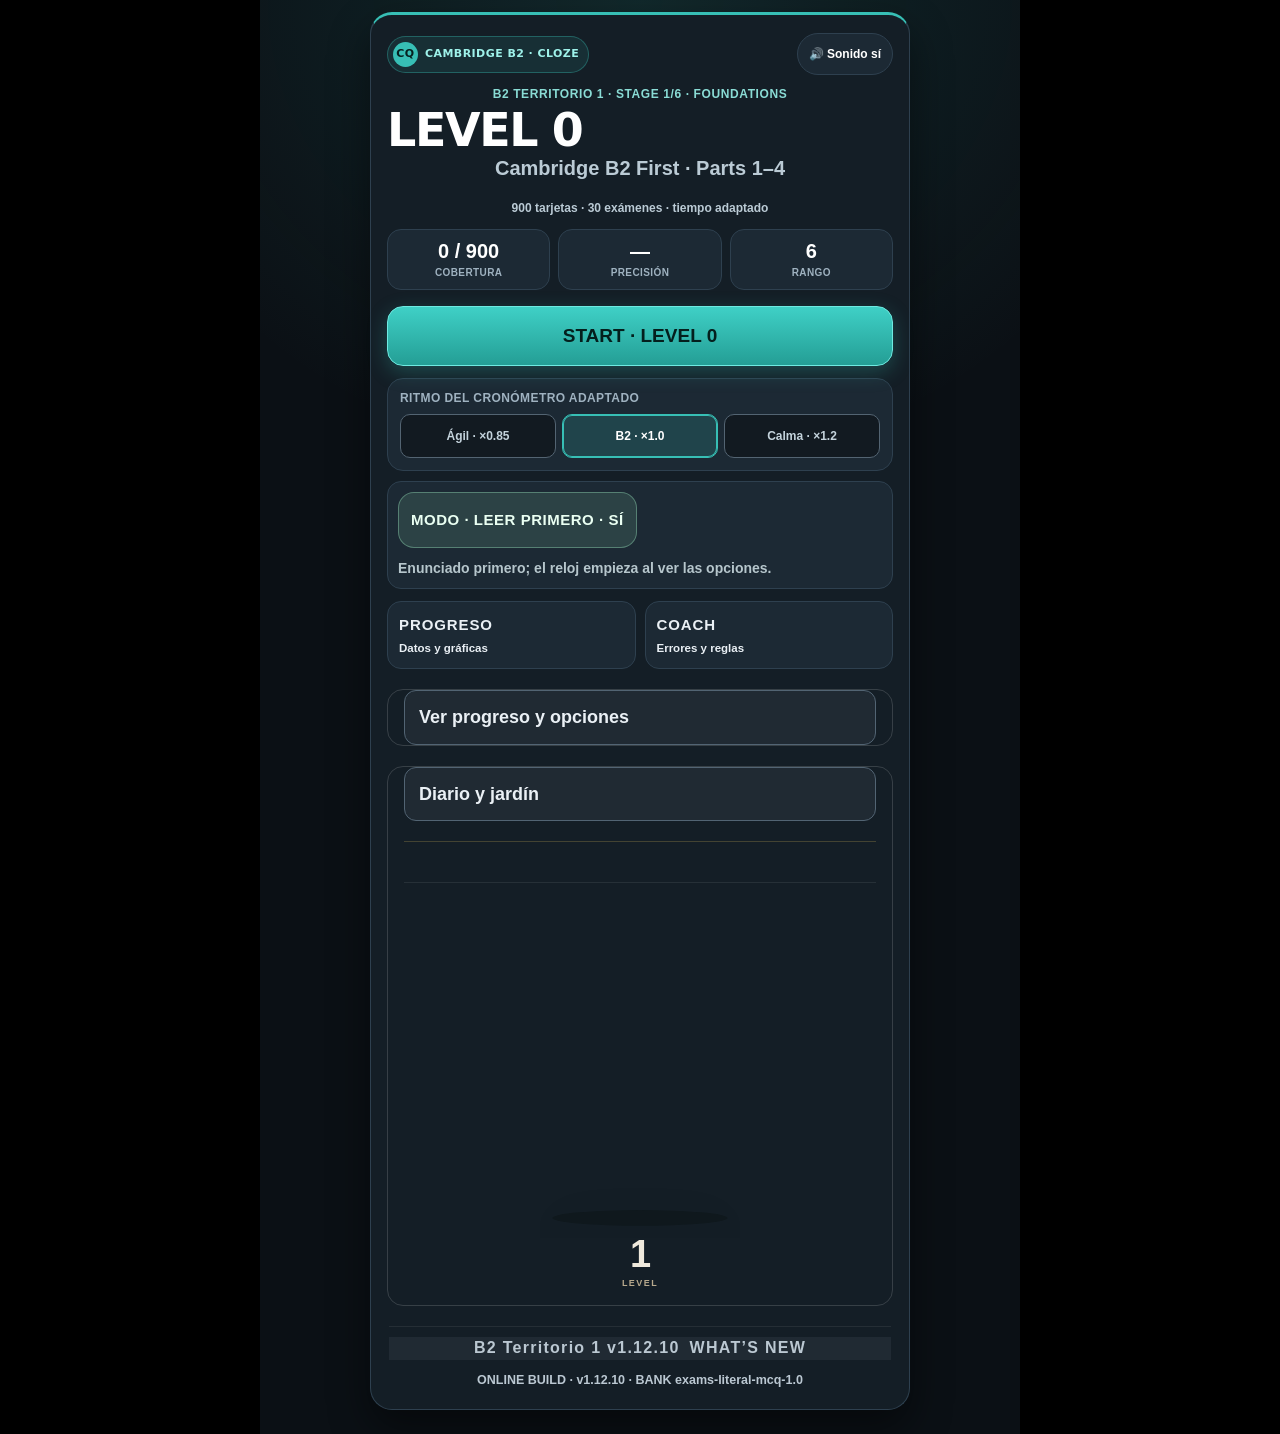
==== index.html @ 6d0c9835 "Recover populated study progress safely after Sync reconnects" ====
<!doctype html>
<html lang="en">
<head>
<script src="./learning-feedback.js?v=arcade-20261028"></script>
<script src="./progress-storage.js?v=20261003"></script>
<script src="/adrian-core/components/adrian-sync.js?v=1.0.10-safe-recovery"></script>
<meta charset="utf-8">
<meta name="viewport" content="width=device-width,initial-scale=1,viewport-fit=cover">
<meta name="theme-color" content="#10191d">
<meta name="mobile-web-app-capable" content="yes">
<meta name="apple-mobile-web-app-capable" content="yes">
<meta name="ae-version" content="1.12.10">
<title>Cloze Quiz</title>
<link rel="manifest" href="./manifest.webmanifest?v=1.12.6">
<link rel="icon" href="./icon.svg" type="image/svg+xml">
<link rel="apple-touch-icon" href="./icon-192.png">
<style>
:root{--bg:#10271d;--bg-top:#163427;--bg-mid:#102d21;--bg-bottom:#10271d;--glow1:rgba(47,94,67,.55);--glow2:rgba(39,78,57,.45);--panel:#172f24;--text:#f4f7f5;--muted:#b7c9bf;--line:rgba(255,255,255,.12);--ok:#27925c;--bad:#c74253;--red:#c93545;--blue:#1767b7;--yellow:#9b7208;--green:#2b7d3b}
*{box-sizing:border-box}html,body{margin:0;min-height:100%;font-family:Inter,Roboto,system-ui,-apple-system,"Segoe UI",sans-serif;background:var(--bg);color:var(--text)}
body{background:radial-gradient(90% 70% at 110% 5%,var(--glow1),transparent 55%),radial-gradient(80% 60% at -10% 95%,var(--glow2),transparent 55%),linear-gradient(180deg,var(--bg-top) 0%,var(--bg-mid) 52%,var(--bg-bottom) 100%);transition:background .35s ease}
body[data-rating-band="forest"]{--bg-top:#163427;--bg-mid:#123023;--bg-bottom:#10271d;--glow1:rgba(47,94,67,.55);--glow2:rgba(39,78,57,.45)}
body[data-rating-band="teal"]{--bg-top:#123b3a;--bg-mid:#103131;--bg-bottom:#0c2829;--glow1:rgba(46,122,118,.42);--glow2:rgba(23,86,83,.40)}
body[data-rating-band="blue"]{--bg-top:#173b5a;--bg-mid:#122f4c;--bg-bottom:#10263d;--glow1:rgba(62,116,171,.42);--glow2:rgba(31,74,117,.42)}
body[data-rating-band="indigo"]{--bg-top:#34365f;--bg-mid:#282b50;--bg-bottom:#202441;--glow1:rgba(100,104,181,.38);--glow2:rgba(57,60,120,.40)}
body[data-rating-band="amber"]{--bg-top:#51401d;--bg-mid:#403217;--bg-bottom:#302712;--glow1:rgba(184,138,43,.34);--glow2:rgba(104,77,22,.42)}
body[data-rating-band="gold"]{--bg-top:#66531a;--bg-mid:#4f400f;--bg-bottom:#382d0b;--glow1:rgba(242,199,74,.36);--glow2:rgba(144,109,20,.44)}
button{font:inherit}.app{width:min(760px,100%);margin:0 auto;min-height:100dvh}.screen{min-height:100dvh;padding:18px 14px calc(24px + env(safe-area-inset-bottom));display:flex;flex-direction:column}.hidden{display:none!important}
.panel{background:rgba(17,38,28,.94);border:1px solid var(--line);border-radius:18px;padding:22px;box-shadow:0 20px 50px rgba(0,0,0,.18)}.start{justify-content:center}
.kicker{font-size:12px;font-weight:900;letter-spacing:.12em;text-transform:uppercase;color:#c9ddd1}h1{font-size:clamp(38px,9vw,64px);line-height:.96;margin:8px 0 10px;letter-spacing:-.04em}.subtitle{font-size:18px;font-weight:800;color:#d9e7df;margin:0 0 18px}.meta{font-size:13px;color:var(--muted);font-weight:750}
.hero-progress{margin:20px 0 16px}.progress-label{display:flex;justify-content:space-between;gap:12px;font-size:13px;font-weight:850;margin-bottom:7px}.track{height:10px;border-radius:999px;background:rgba(255,255,255,.11);overflow:hidden}.fill{height:100%;border-radius:999px;background:#e8f4ed;transition:width .25s ease}.fill.mastery{background:#8fd7b0}
.grid{display:grid;grid-template-columns:repeat(3,1fr);gap:9px;margin:14px 0}.card{background:rgba(255,255,255,.065);border:1px solid rgba(255,255,255,.06);border-radius:12px;padding:12px 10px;text-align:center}.card b{display:block;font-size:26px;line-height:1;margin-bottom:5px}.card span{display:block;color:var(--muted);font-size:10px;text-transform:uppercase;letter-spacing:.07em;font-weight:900}
.statusbox{margin-top:12px;padding:13px 14px;border-radius:12px;background:rgba(0,0,0,.16);font-size:13px;line-height:1.45;color:#dce9e1}.actions{display:flex;gap:9px;flex-wrap:wrap;margin-top:16px}.primary,.secondary,.ghost{border:0;border-radius:11px;padding:13px 16px;font-weight:900;cursor:pointer}.primary{background:#f4f7f5;color:#13251c;flex:1;min-width:190px}.secondary{background:rgba(255,255,255,.12);color:#fff}.ghost{background:transparent;border:1px solid var(--line);color:#dbe9e0}.small{font-size:12px;padding:10px 12px}
.top{min-height:100px;position:relative}.toprow{display:grid;grid-template-columns:88px 1fr 88px;align-items:center;gap:8px}.timer{width:74px;height:74px;border-radius:50%;border:5px solid rgba(255,255,255,.18);display:grid;place-items:center;position:relative}.timer::after{content:"";position:absolute;inset:-5px;border:5px solid #fff;border-radius:50%;clip-path:inset(var(--timer-cut,0%) 0 0 0);transition:clip-path .05s linear}.timer strong{font-size:24px;z-index:1;font-variant-numeric:tabular-nums}.qnum{text-align:center}.qnum b{display:block;font-size:48px;line-height:.9}.qnum span{font-size:11px;color:var(--muted);font-weight:900;letter-spacing:.08em}.hudright{display:flex;align-items:center;justify-content:flex-end;gap:7px}.leveltag{text-align:right;font-size:12px;font-weight:900;color:#d3e5da}.soundbtn{width:38px;height:38px;border:1px solid rgba(255,255,255,.14);border-radius:50%;background:rgba(0,0,0,.14);color:#fff;font-size:18px;display:grid;place-items:center;padding:0;cursor:pointer}
.segments{display:grid;grid-template-columns:repeat(10,1fr);gap:5px;margin-top:12px}.seg{height:4px;border-radius:999px;background:rgba(255,255,255,.2)}.seg.on{background:#fff}.game{justify-content:flex-start}.playfield{flex:1;display:flex;flex-direction:column;justify-content:center;padding-bottom:28px;transform:translateY(-5vh)}
.question{background:rgba(14,31,23,.88);border:1px solid rgba(255,255,255,.18);border-radius:10px;min-height:108px;padding:18px 16px;display:flex;align-items:center;justify-content:center;text-align:center;margin-bottom:9px}.question h2{margin:0;font-size:clamp(25px,6vw,39px);line-height:1.11;font-weight:680;letter-spacing:-.012em}.answers{display:grid;grid-template-columns:1fr 1fr;gap:8px}.answer{border:0;border-radius:8px;color:#fff;min-height:118px;padding:16px 12px;font-size:clamp(22px,5.2vw,32px);font-weight:850;line-height:1.10;cursor:pointer;box-shadow:inset 0 -4px 0 rgba(0,0,0,.14)}.answer:nth-child(1){background:var(--red)}.answer:nth-child(2){background:var(--blue)}.answer:nth-child(3){background:var(--yellow)}.answer:nth-child(4){background:var(--green)}.answer:disabled{cursor:default}.answer.dim{opacity:.35}.answer.good{background:#27925c!important;color:#fff;outline:4px solid #fff;opacity:1!important;filter:none!important}.answer.bad{background:#c74253!important;color:#fff;outline:4px solid #fff;opacity:1!important;filter:none!important}
.feedback{position:fixed;z-index:10;left:50%;top:25%;transform:translate(-50%,-50%) rotate(-4deg) scale(.9);width:min(110vw,820px);padding:20px;text-align:center;font-size:clamp(42px,12vw,76px);font-weight:950;text-transform:uppercase;opacity:0;pointer-events:none;transition:.12s;border-radius:4px}.feedback.show{opacity:1;transform:translate(-50%,-50%) rotate(-4deg) scale(1)}.feedback.ok{background:var(--ok)}.feedback.no{background:var(--bad)}.feedback small{display:block;font-size:14px;letter-spacing:.04em;margin-top:8px}
.end{justify-content:center}.resulttitle{text-align:center;margin-bottom:12px}.resulttitle h1{font-size:52px;margin:5px 0}.resulttitle p{margin:0;color:var(--muted);font-weight:800}.delta.good{color:#9ee3bb}.delta.bad{color:#ff9baa}.delta.neutral{color:var(--muted)}
.section{margin-top:14px;padding:14px;border-radius:12px;background:rgba(0,0,0,.13);border:1px solid rgba(255,255,255,.06)}.section h3{margin:0 0 10px;font-size:14px;text-transform:uppercase;letter-spacing:.07em;color:#d9e8df}.chart{width:100%;height:92px;display:block;background:rgba(255,255,255,.03);border-radius:8px}
.skillrow{display:grid;grid-template-columns:minmax(120px,1fr) 1fr 40px;gap:9px;align-items:center;margin:8px 0;font-size:12px}.skillrow .name{white-space:nowrap;overflow:hidden;text-overflow:ellipsis;color:#e7f0ea;font-weight:800}.skillrow .track{height:7px}.skillrow .pct{text-align:right;font-weight:900}.errors details{margin:6px 0;border-top:1px solid rgba(255,255,255,.06);padding-top:7px}.errors summary{cursor:pointer;font-size:13px;font-weight:800}.errors p{font-size:12px;line-height:1.45;color:#d7e5dc;margin:6px 0 0}.footerline{font-size:11px;color:#9fb5a8;text-align:center;margin-top:12px}input[type=file]{display:none}
@media(max-width:520px){.screen{padding:12px 10px 20px}.panel{padding:18px 14px;border-radius:14px}.grid{grid-template-columns:repeat(2,1fr)}.top{min-height:92px}.toprow{grid-template-columns:74px 1fr 74px}.timer{width:64px;height:64px}.timer strong{font-size:20px}.qnum b{font-size:42px}.playfield{justify-content:center;padding-bottom:14px;transform:translateY(-6vh)}.question{min-height:88px;padding:13px 12px}.answer{min-height:96px;padding:12px 9px}}
.charts{display:grid;grid-template-columns:1fr 1fr;gap:10px;margin-top:14px}.phrasegrid{grid-template-columns:repeat(4,1fr);margin-top:10px}.charts .section{margin-top:0}.chart{height:108px}.chartmeta{display:flex;justify-content:space-between;gap:8px;margin-top:7px;font-size:11px;color:var(--muted);font-weight:800}.review{justify-content:flex-start}.review .panel{min-height:calc(100dvh - 36px)}.review .resulttitle{text-align:left}.review .resulttitle h1{font-size:clamp(38px,9vw,58px)}.errors details{margin:8px 0;border-top:1px solid rgba(255,255,255,.08);padding-top:10px}.errors summary{font-size:14px;line-height:1.35}.errors p{font-size:13px;line-height:1.55}@media(max-width:520px){.charts{grid-template-columns:1fr}.phrasegrid{grid-template-columns:repeat(2,1fr);gap:6px}.phrasegrid .card{padding:10px 5px}.phrasegrid .card b{font-size:22px}.phrasegrid .card span{font-size:8px}}
</style>
<style id="v13-style">
button,.answer{touch-action:manipulation;-webkit-tap-highlight-color:transparent;user-select:none;-webkit-user-select:none}
.timer strong{font-size:30px}.qnum b{font-size:clamp(56px,12vw,72px)}.qnum span{font-size:12px}.leveltag{font-size:14px}.soundbtn{width:42px;height:42px;font-size:20px}
.question{min-height:118px;padding:20px 17px}.question h2{font-size:clamp(30px,6.8vw,46px);line-height:1.08;font-weight:760}
.answer{min-height:126px;padding:17px 13px;font-size:clamp(25px,5.8vw,37px);font-weight:900;transition:transform .055s ease,filter .075s ease,opacity .09s ease,box-shadow .09s ease}
.answer:active{transform:scale(.975);filter:brightness(1.09)}.card b{font-size:30px}.progress-label{font-size:14px}.statusbox{font-size:14px}
.feedback{top:23%;width:min(112vw,860px);padding:22px;font-size:clamp(48px,13vw,86px);letter-spacing:-.025em;box-shadow:0 18px 55px rgba(0,0,0,.28);transition:opacity .08s ease,transform .1s cubic-bezier(.2,.9,.3,1.35)}
.feedback.show{transform:translate(-50%,-50%) rotate(-3deg) scale(1.04)}.feedback.ok.show{animation:feedbackPop .42s ease}.feedback.no.show{animation:feedbackWrong .45s ease}
body.feedback-correct .game{animation:correctPulse .32s ease}body.feedback-wrong .game{animation:wrongShake .34s ease}
body.feedback-correct::after,body.feedback-wrong::after{content:"";position:fixed;inset:0;z-index:8;pointer-events:none;animation:screenFlash .34s ease forwards}
body.feedback-correct::after{background:rgba(50,210,126,.20)}body.feedback-wrong::after{background:rgba(236,61,82,.22)}
.particles{position:fixed;inset:0;z-index:11;pointer-events:none;overflow:hidden}.particle{position:absolute;left:0;top:0;width:var(--size,9px);height:var(--size,9px);border-radius:3px;background:var(--particle-color,#fff);opacity:0;transform:translate(-50%,-50%);animation:particleBurst .68s cubic-bezier(.12,.78,.28,1) var(--delay,0ms) forwards}
.learning-trend .chart{background:linear-gradient(180deg,rgba(143,215,176,.08),rgba(255,255,255,.025))}
@keyframes feedbackPop{0%{transform:translate(-50%,-50%) rotate(-5deg) scale(.72)}55%{transform:translate(-50%,-50%) rotate(2deg) scale(1.09)}100%{transform:translate(-50%,-50%) rotate(-3deg) scale(1.04)}}
@keyframes feedbackWrong{0%,100%{transform:translate(-50%,-50%) rotate(-3deg) scale(1.04)}25%{transform:translate(calc(-50% - 12px),-50%) rotate(-5deg) scale(1.03)}55%{transform:translate(calc(-50% + 11px),-50%) rotate(-1deg) scale(1.03)}}
@keyframes correctPulse{50%{transform:scale(1.008)}}@keyframes wrongShake{0%,100%{transform:translateX(0)}30%{transform:translateX(-7px)}65%{transform:translateX(7px)}}
@keyframes screenFlash{0%{opacity:0}28%{opacity:1}100%{opacity:0}}@keyframes particleBurst{0%{opacity:1;transform:translate(-50%,-50%) scale(.45) rotate(0deg)}75%{opacity:1}100%{opacity:0;transform:translate(calc(-50% + var(--dx)),calc(-50% + var(--dy))) scale(1) rotate(var(--rot))}}
@media(max-width:520px){.timer strong{font-size:27px}.qnum b{font-size:56px}.question{min-height:104px;padding:15px 12px}.question h2{font-size:clamp(29px,7.8vw,39px)}.answer{min-height:108px;padding:13px 9px;font-size:clamp(24px,6.3vw,32px)}.card b{font-size:28px}}
</style>
<style id="v14-style">
/* v1.5: tighter quiz scan + one full-screen bilingual lesson after each level */
.question{min-height:94px;padding:13px 14px;margin-bottom:6px}.question h2{font-size:clamp(25px,5.5vw,38px);line-height:1.06;font-weight:760}.answers{gap:7px}.answer{min-height:116px}.playfield{padding-bottom:18px;transform:translateY(-4.5vh)}
.level-lesson{min-height:calc(100dvh - 42px);margin:18px 0 22px;padding:clamp(20px,5vw,38px);border-radius:18px;background:linear-gradient(155deg,rgba(255,255,255,.10),rgba(0,0,0,.16));border:1px solid rgba(255,255,255,.16);display:flex;flex-direction:column;justify-content:center;box-shadow:0 22px 55px rgba(0,0,0,.18)}
.level-lesson .lesson-kicker{font-size:13px;font-weight:950;letter-spacing:.12em;text-transform:uppercase;color:#a8daba;margin-bottom:10px}.level-lesson h2{font-size:clamp(34px,8vw,58px);line-height:.98;letter-spacing:-.035em;margin:0 0 16px}.lesson-source{padding:16px;border-radius:12px;background:rgba(0,0,0,.18);border:1px solid rgba(255,255,255,.09);font-size:clamp(17px,4vw,22px);line-height:1.35;margin-bottom:16px}.lesson-source b{color:#fff}.lesson-choice{display:grid;grid-template-columns:1fr 1fr;gap:8px;margin-top:11px}.lesson-choice div{padding:10px 12px;border-radius:9px;background:rgba(255,255,255,.06);font-size:15px}.lesson-choice .correct{background:rgba(39,146,92,.20);border:1px solid rgba(143,215,176,.24)}
.lesson-languages{display:grid;grid-template-columns:1fr 1fr;gap:12px}.lesson-lang{padding:16px;border-radius:12px;background:rgba(0,0,0,.13)}.lesson-lang h3{margin:0 0 8px;font-size:12px;letter-spacing:.12em;text-transform:uppercase;color:#a8daba}.lesson-lang p{margin:0;font-size:clamp(17px,3.8vw,21px);line-height:1.42;font-weight:650}.lesson-formula{margin:14px 0 10px;padding:15px;border-radius:11px;background:#f3f7f4;color:#14241b;text-align:center;font-size:clamp(19px,4.6vw,26px);font-weight:950;letter-spacing:.015em}.lesson-example{padding:14px 0;font-size:clamp(18px,4vw,22px);line-height:1.4}.lesson-example strong{display:block;font-size:clamp(21px,4.8vw,28px);margin-bottom:4px}.lesson-cue{margin-top:5px;padding:13px 15px;border-left:5px solid #8fd7b0;background:rgba(143,215,176,.09);font-size:clamp(17px,4vw,21px);line-height:1.35;font-weight:850}
@media(max-width:520px){.playfield{padding-bottom:8px;transform:translateY(-4vh)}.question{min-height:80px;padding:10px 11px;margin-bottom:5px}.question h2{font-size:clamp(23px,6.1vw,31px);line-height:1.04}.answers{gap:6px}.answer{min-height:100px}.level-lesson{min-height:calc(100dvh - 24px);margin:12px 0 16px;padding:20px 15px;border-radius:14px}.lesson-languages{grid-template-columns:1fr;gap:9px}.lesson-choice{grid-template-columns:1fr}.lesson-source{font-size:17px}.lesson-lang p{font-size:17px}.lesson-formula{font-size:19px}.lesson-example{font-size:17px}.lesson-example strong{font-size:21px}.lesson-cue{font-size:17px}}
</style>
<style id="v15-style">
/* v1.5: slightly smaller answer type, Spanish-only lesson, exposure count in flash */
.answer{font-size:clamp(23px,5.3vw,34px)}
.lesson-languages{grid-template-columns:1fr}
.feedback .appearance{display:block;margin-top:2px;font-size:clamp(28px,8vw,48px);line-height:.95;letter-spacing:.04em;font-weight:950}
@media(max-width:520px){.answer{font-size:clamp(22px,5.75vw,29px)}}
</style>

<style id="v16-style">
/* v1.7: split exposure flash + slightly smaller answer type + rolling Learning Score */
.answer{font-size:clamp(21px,5vw,32px)}
.feedback{background:transparent!important;box-shadow:none!important;display:flex;flex-direction:column;align-items:center;gap:12px;width:min(112vw,860px);padding:0}
.feedback .feedback-label,.feedback .appearance{background:var(--ok);box-shadow:0 18px 55px rgba(0,0,0,.28)}
.feedback.no .feedback-label,.feedback.no .appearance{background:var(--bad)}
.feedback .feedback-label{width:100%;padding:18px 22px;border-radius:6px}
.feedback .appearance{width:min(82vw,560px);padding:12px 18px 15px;border-radius:8px;font-size:clamp(58px,18vw,104px);line-height:.9;letter-spacing:-.035em}
.feedback small{margin-top:6px}.learning-score-box{margin:14px 0 4px;padding:16px 18px;border-radius:14px;background:rgba(0,0,0,.18);border:1px solid rgba(255,255,255,.09);display:flex;align-items:center;justify-content:space-between;gap:14px}.learning-score-box span{display:block;font-size:11px;font-weight:950;letter-spacing:.12em;color:#a8daba}.learning-score-box b{display:block;font-size:clamp(42px,10vw,64px);line-height:1;margin:4px 0}.learning-score-box small{color:var(--muted);font-weight:800}.learning-direction{font-size:clamp(30px,8vw,48px);font-weight:950;white-space:nowrap}.learning-direction.good{color:#82e6a9}.learning-direction.bad{color:#ff7d8e}.learning-direction.neutral{color:var(--muted)}
@media(max-width:520px){.answer{font-size:clamp(21px,5.4vw,28px)}.feedback{top:24%}.feedback .feedback-label{padding:14px 12px}.feedback .appearance{width:min(86vw,520px);font-size:clamp(62px,19vw,92px)}.learning-score-box{padding:14px}.learning-direction{font-size:34px}}
</style>

<style id="v17-style">
:root{--ai-color:#728f2f;--ai-rgb:114,143,47}
#startScreen,#endScreen{background:radial-gradient(90% 62% at 92% 4%,rgba(var(--ai-rgb),.42),transparent 56%),radial-gradient(72% 48% at 5% 96%,rgba(var(--ai-rgb),.24),transparent 58%),linear-gradient(180deg,rgba(var(--ai-rgb),.16),rgba(5,17,12,.14) 55%,rgba(5,17,12,.22));transition:background .35s ease}
#startScreen .panel,#endScreen .panel{box-shadow:0 22px 60px rgba(var(--ai-rgb),.20),0 20px 50px rgba(0,0,0,.18)}
.ai-valuation-box{margin:12px 0 8px;padding:15px 17px;border-radius:14px;background:rgba(var(--ai-rgb),.18);border:1px solid rgba(255,255,255,.10);border-left:6px solid var(--ai-color);display:flex;align-items:center;justify-content:space-between;gap:14px}.ai-valuation-box span{display:block;font-size:11px;font-weight:950;letter-spacing:.12em;color:#e9f2ec}.ai-valuation-box b{display:block;font-size:clamp(38px,9vw,58px);line-height:1;margin:4px 0}.ai-valuation-box small{color:var(--muted);font-weight:800}.ai-valuation-box em{font-style:normal;font-size:34px;font-weight:950;opacity:.28;letter-spacing:-.06em}.hero-ai{margin:12px 0 16px}
.ai-legend-wrap{margin:16px 0 4px;padding:12px;border-radius:12px;background:rgba(0,0,0,.13);border:1px solid rgba(255,255,255,.06)}.ai-legend-wrap>span{display:block;font-size:10px;font-weight:950;letter-spacing:.10em;color:var(--muted);margin-bottom:9px}.ai-legend{display:grid;grid-template-columns:repeat(15,1fr);gap:5px}.ai-legend-item{display:grid;place-items:center;gap:4px;padding:5px 2px;border-radius:7px;font-size:10px;opacity:.72}.ai-legend-item i{display:block;width:100%;height:13px;border-radius:4px;background:var(--swatch)}.ai-legend-item.current{opacity:1;background:rgba(255,255,255,.09);outline:1px solid rgba(255,255,255,.16)}.ai-legend-item.current b{font-size:13px}
@media(max-width:520px){.ai-valuation-box{padding:13px 14px}.ai-valuation-box b{font-size:42px}.ai-legend{grid-template-columns:repeat(5,1fr)}.ai-legend-item i{height:16px}}
</style>

<style id="v18-style">
/* v1.8: one semantic 1-15 colour language across performance metrics */
#startScreen .card b,#endScreen .card b,.progress-label strong,.skillrow .pct,.fill,.chart polyline{transition:color .22s ease,background .22s ease,stroke .22s ease}
.ai-legend-wrap>span{color:#dce9e1}
</style>

<style id="v111-style">
.next-campaign-box{margin:14px 0;padding:14px;border:1px solid rgba(255,255,255,.16);border-radius:12px;background:rgba(8,22,16,.58)}.next-campaign-box.ready{border-color:var(--ai-color);box-shadow:0 0 0 1px rgba(var(--ai-rgb),.22) inset}.next-campaign-head{display:flex;justify-content:space-between;gap:14px;align-items:end;margin-bottom:10px}.next-campaign-head span{display:block;font-size:12px;letter-spacing:.12em;color:#b8c8bf}.next-campaign-head b{display:block;font-size:30px;line-height:1.05}.next-campaign-head em{font-style:normal;font-size:12px;text-align:right;color:#dbe9e0}.next-campaign-box p{margin:10px 0 0;color:#b9c9c0;font-size:13px;line-height:1.35}.next-campaign-box button{margin-top:10px}.next-campaign-end{border-color:rgba(var(--ai-rgb),.48);font-weight:750}
</style>

<style id="v112-style">
.dashboard-menu{display:grid;grid-template-columns:1fr 1fr;gap:9px;margin-top:10px}.menu-btn{padding:13px 12px;text-align:left;display:block}.menu-btn b{display:block;font-size:13px;letter-spacing:.06em}.menu-btn span{display:block;margin-top:3px;font-size:10px;color:var(--muted);font-weight:750}.dashboard-screen{justify-content:flex-start}.dashboard-screen .panel{min-height:calc(100dvh - 36px)}.coach-grid{display:grid;gap:9px}.coach-card{padding:13px;border-radius:11px;background:rgba(255,255,255,.055);border:1px solid rgba(255,255,255,.075)}.coach-card .coach-head{display:flex;justify-content:space-between;gap:12px;align-items:start}.coach-card h3{margin:0;font-size:15px}.coach-card .coach-score{font-size:13px;font-weight:950;white-space:nowrap}.coach-card p{margin:8px 0 0;font-size:13px;line-height:1.45;color:#d7e5dc}.coach-card .formula{margin-top:9px;padding:9px 10px;border-radius:8px;background:rgba(0,0,0,.18);font-weight:900;color:#eef6f1}.mistake-card{padding:12px 0;border-top:1px solid rgba(255,255,255,.08)}.mistake-card:first-child{border-top:0}.mistake-card b{font-size:13px}.mistake-card p{margin:5px 0;font-size:12px;line-height:1.5;color:#d4e3da}.mistake-choice{display:grid;grid-template-columns:1fr 1fr;gap:7px;margin-top:7px}.mistake-choice div{padding:8px;border-radius:8px;background:rgba(255,255,255,.05);font-size:12px}.mistake-choice .correct{background:rgba(39,146,92,.18)}.screen-nav{display:flex;gap:9px;margin-top:18px}.screen-nav button{flex:1}@media(max-width:520px){.dashboard-menu{grid-template-columns:1fr}.mistake-choice{grid-template-columns:1fr}.dashboard-screen .panel{min-height:calc(100dvh - 24px)}}

.peer-box{margin:12px 0;padding:13px 14px;border-radius:12px;background:rgba(0,0,0,.16);border:1px solid rgba(255,255,255,.08)}.peer-head{display:flex;align-items:center;justify-content:space-between;gap:12px}.peer-head span{font-size:11px;font-weight:950;letter-spacing:.11em;color:#dce9e1}.peer-delta{font-size:28px;font-weight:950}.peer-delta.good{color:#82e6a9}.peer-delta.bad{color:#ff7d8e}.peer-delta.neutral{color:#d8e5dd}.peer-box small{display:block;margin-top:4px;color:var(--muted);font-weight:750}.peer-values{display:grid;grid-template-columns:repeat(5,1fr);gap:7px;margin-top:10px}.peer-values div{padding:9px;border-radius:9px;background:rgba(255,255,255,.05);text-align:center}.peer-values b{display:block;font-size:24px}.peer-values span{display:block;font-size:9px;text-transform:uppercase;letter-spacing:.08em;color:var(--muted);font-weight:900}@media(max-width:520px){.peer-values{grid-template-columns:repeat(5,1fr);gap:4px}.peer-values div{padding:7px 3px}.peer-values b{font-size:17px}.peer-values span{font-size:7px}}

.coach-prompt-section .secondary{width:100%;margin-top:10px}.coach-prompt-box{margin-top:10px}.coach-prompt-box textarea{width:100%;min-height:190px;resize:vertical;border:1px solid rgba(255,255,255,.12);border-radius:10px;background:rgba(0,0,0,.22);color:#dce9e1;padding:11px;font:11px/1.4 ui-monospace,SFMono-Regular,Consolas,monospace}.coach-prompt-box .primary{width:100%;margin-top:8px}
</style>

<style id="v116-style">
/* v2.2: distinct cover, clearer navigation, larger non-quiz typography */
#startScreen{background:radial-gradient(90% 62% at 92% 4%,rgba(128,42,55,.48),transparent 56%),radial-gradient(72% 48% at 5% 96%,rgba(86,28,38,.34),transparent 58%),linear-gradient(180deg,#4c1f28 0%,#351a20 56%,#241519 100%)!important}
#startScreen .panel{box-shadow:0 22px 60px rgba(96,30,42,.30),0 20px 50px rgba(0,0,0,.22)!important}
#startScreen .kicker,#statsScreen .kicker,#coachScreen .kicker,#endScreen .kicker,#errorsScreen .kicker{font-size:14px}
#startScreen .meta,#statsScreen .meta,#coachScreen .meta,#endScreen .meta,#errorsScreen .meta{font-size:15px;line-height:1.45}
#startScreen .statusbox,#statsScreen .statusbox,#coachScreen .statusbox,#endScreen .statusbox{font-size:15px;line-height:1.5}
#startScreen button,#statsScreen button,#coachScreen button,#endScreen button,#errorsScreen button{font-size:15px;min-height:48px}
#startScreen .card b,#statsScreen .card b,#endScreen .card b{font-size:34px}
#startScreen .card span,#statsScreen .card span,#endScreen .card span{font-size:11px}
#coachScreen .coach-card h3{font-size:18px}#coachScreen .coach-card p{font-size:15px;line-height:1.55}#coachScreen .coach-card .formula{font-size:15px;padding:11px 12px}
#coachScreen .mistake-card b{font-size:15px}#coachScreen .mistake-card p{font-size:14px;line-height:1.55}#coachScreen .mistake-choice div{font-size:14px}
#coachScreen .skillrow,#statsScreen .skillrow,#endScreen .skillrow{font-size:14px;grid-template-columns:minmax(145px,1fr) 1fr 48px}
#coachScreen .section h3,#statsScreen .section h3,#endScreen .section h3{font-size:16px}
#coachScreen .coach-prompt-box textarea{font-size:13px;line-height:1.5;min-height:230px}
#endScreen .actions{display:grid;grid-template-columns:1fr 1fr;gap:10px}#endScreen .actions .primary,#endScreen .actions .secondary{min-width:0}
@media(max-width:520px){#startScreen .card b,#statsScreen .card b,#endScreen .card b{font-size:31px}#coachScreen .skillrow,#statsScreen .skillrow,#endScreen .skillrow{grid-template-columns:minmax(130px,1fr) 1fr 44px}#endScreen .actions{grid-template-columns:1fr 1fr}}
</style>

<style id="v117-style">
/* v2.2: faster four-way answer scan + tighter arcade feedback */
.answer{font-size:clamp(19px,4.6vw,29px);line-height:1.055;padding:11px 10px;min-height:102px}
@media(max-width:520px){.answer{font-size:clamp(18.5px,4.95vw,25.5px);line-height:1.045;padding:10px 8px;min-height:94px}.answers{gap:6px}.question{margin-bottom:6px}}
</style>

<style id="v118-style">
.stats-charts{grid-template-columns:minmax(0,1.35fr) minmax(0,.65fr)}.score-section{padding:16px}.chart-title-row{display:flex;align-items:center;justify-content:space-between;gap:12px}.chart-title-row h3,.chart-title-row h2{margin:0}.score-chart{width:100%;height:220px;display:block}.score-chart.expanded{height:min(64vh,560px)}.score-modal{position:fixed;inset:0;z-index:40;background:rgba(4,12,8,.92);padding:16px;overflow:auto}.score-modal-card{width:min(980px,100%);margin:0 auto;background:#172f24;border:1px solid rgba(255,255,255,.14);border-radius:18px;padding:20px;box-shadow:0 24px 70px rgba(0,0,0,.38)}.score-modal-card h2{font-size:clamp(28px,6vw,46px);margin:4px 0 0}.score-modal .meta{margin-top:12px}.score-section .ghost{min-height:38px;font-size:12px;padding:8px 10px}@media(max-width:620px){.stats-charts{grid-template-columns:1fr}.score-chart{height:250px}.score-section{padding:14px}.score-modal{padding:8px}.score-modal-card{padding:14px;border-radius:14px}.score-modal .chart-title-row{align-items:flex-start}.score-modal-card .secondary{min-width:84px}}
</style>

<style id="v120-style">
/* v2.2: 15-band error rainbow + zero-delay grammar focus flash */
.score-chart{background:#0d1612;border:1px solid rgba(255,255,255,.13);border-radius:12px;box-shadow:inset 0 0 0 1px rgba(0,0,0,.18)}
#questionText .grammar-cue,#questionText .grammar-answer{border-radius:.22em;padding:.02em .10em;margin:0 -.01em;box-decoration-break:clone;-webkit-box-decoration-break:clone}
#questionText.focus-active .grammar-cue,#questionText.focus-active .grammar-answer{animation:grammarCue .48s ease-out both}
#questionText.focus-active .grammar-answer{font-weight:950;animation-name:grammarAnswerCue}
@keyframes grammarCue{0%{background:transparent;color:inherit;text-shadow:none}18%{background:rgba(66,238,139,.62);color:#effff5;text-shadow:0 0 14px rgba(104,255,171,.72)}68%{background:rgba(66,238,139,.34);color:#effff5;text-shadow:0 0 9px rgba(104,255,171,.48)}100%{background:transparent;color:inherit;text-shadow:none}}
@keyframes grammarAnswerCue{0%{background:transparent;color:inherit;text-shadow:none}16%{background:rgba(74,255,155,.82);color:#07160e;text-shadow:0 0 16px rgba(125,255,183,.80)}72%{background:rgba(74,255,155,.44);color:#effff5;text-shadow:0 0 10px rgba(125,255,183,.55)}100%{background:transparent;color:inherit;text-shadow:none}}
@media(max-width:620px){.score-chart{height:310px}.score-chart.expanded{height:min(72vh,620px)}}
</style>

<style id="v121-style">
/* v2.2: in-flow feedback below answers so grammar correction remains visible */
#gameScreen .feedback{position:relative;z-index:6;left:auto;top:auto;transform:none!important;width:100%;margin:7px 0 0;padding:0;opacity:0;pointer-events:none;display:flex;flex-direction:column;gap:5px;min-height:78px;transition:opacity .06s ease}
#gameScreen .feedback.show{opacity:1;transform:none!important}
#gameScreen .feedback .appearance{order:1;width:100%;margin:0;padding:5px 10px 6px;border-radius:7px;font-size:clamp(18px,4.8vw,26px);line-height:1;font-weight:950;letter-spacing:.02em;box-shadow:none}
#gameScreen .feedback .feedback-label{order:2;width:100%;margin:0;padding:7px 10px 8px;border-radius:7px;font-size:clamp(24px,6.8vw,36px);line-height:1;font-weight:950;box-shadow:none}
#gameScreen .feedback small{margin-top:3px;font-size:10px}
#gameScreen .feedback.ok .appearance,#gameScreen .feedback.ok .feedback-label{background:rgba(39,146,92,.94)}
#gameScreen .feedback.no .appearance,#gameScreen .feedback.no .feedback-label{background:rgba(199,66,83,.96)}
#gameScreen .feedback.ok.show,#gameScreen .feedback.no.show{animation:none}
@media(max-width:520px){#gameScreen .feedback{min-height:70px;margin-top:5px;gap:4px}#gameScreen .feedback .appearance{font-size:19px;padding:4px 8px 5px}#gameScreen .feedback .feedback-label{font-size:27px;padding:6px 8px 7px}}
</style>
<style id="v123-style">.leveltag .level-target{display:block;margin-top:4px;font-size:10px;letter-spacing:.05em;color:#fff;background:rgba(255,255,255,.12);border:1px solid rgba(255,255,255,.14);border-radius:999px;padding:3px 6px;white-space:nowrap}.target-result{margin:10px auto 4px;width:min(360px,100%);display:grid;grid-template-columns:1fr auto;align-items:center;gap:3px 12px;padding:10px 14px;border-radius:12px;border:1px solid rgba(255,255,255,.12);text-align:left}.target-result span{font-size:13px;font-weight:950;letter-spacing:.08em}.target-result b{grid-row:1/3;grid-column:2;font-size:30px;line-height:1}.target-result small{font-size:10px;font-weight:900;letter-spacing:.08em}.target-result.hit{background:rgba(39,146,92,.18);border-color:rgba(130,230,169,.44);color:#a7f0c4}.target-result.miss{background:rgba(199,66,83,.18);border-color:rgba(255,125,142,.44);color:#ff9baa}@media(max-width:520px){.leveltag .level-target{font-size:9px;padding:3px 5px}.target-result{padding:9px 12px}.target-result b{font-size:28px}}</style>

<style id="v124-style">
/* v2.2: cognitive UI pass */
.answer:nth-child(1){background:#77531f}.answer:nth-child(2){background:#1f6264}.answer:nth-child(3){background:#405582}.answer:nth-child(4){background:#74405a}
.answer{box-shadow:inset 0 0 0 1.5px rgba(255,255,255,.14),inset 0 -3px 0 rgba(0,0,0,.18)}
body.feedback-correct::after,body.feedback-wrong::after{display:none!important}
body.feedback-correct .game{animation:none!important}body.feedback-wrong .game{animation:wrongShake124 .26s linear}
@keyframes wrongShake124{0%,100%{transform:translateX(0)}25%{transform:translateX(-4px)}55%{transform:translateX(3px)}78%{transform:translateX(-1px)}}
#questionText.focus-active .grammar-cue,#questionText.focus-active .grammar-answer{animation-duration:.90s!important}
@keyframes grammarCue{0%{background:transparent;color:inherit;text-shadow:none}14%{background:transparent;color:#ffd566;text-shadow:0 0 8px rgba(255,213,102,.48)}78%{background:transparent;color:#ffd566;text-shadow:0 0 7px rgba(255,213,102,.40)}100%{background:transparent;color:inherit;text-shadow:none}}
@keyframes grammarAnswerCue{0%{background:transparent;color:inherit;text-shadow:none}12%{background:transparent;color:#ffe08a;text-shadow:0 0 10px rgba(255,224,138,.58)}82%{background:transparent;color:#ffe08a;text-shadow:0 0 8px rgba(255,224,138,.46)}100%{background:transparent;color:inherit;text-shadow:none}}
.particle{animation-duration:.34s!important}
@media(prefers-reduced-motion:reduce){*,*::before,*::after{scroll-behavior:auto!important}.answer,.feedback,.game,.particle{animation:none!important;transition:none!important}.particle{display:none!important}#questionText.focus-active .grammar-cue,#questionText.focus-active .grammar-answer{animation:none!important;color:#ffd566!important;text-shadow:none!important}}
</style>
<style id="v125-style">.target-stats-section{border-color:rgba(77,208,225,.20)}.target-grid{grid-template-columns:repeat(4,1fr);margin:10px 0 0}.target-grid .card b{font-variant-numeric:tabular-nums}.target-stats-section .statusbox{margin-top:9px}@media(max-width:620px){.target-grid{grid-template-columns:repeat(2,1fr)}} </style>
<style id="v126-style">
.daily-key-section{margin-top:20px;padding-top:18px;border-top:1px solid rgba(255,214,102,.20)}.daily-key-head{display:flex;align-items:end;justify-content:space-between;gap:12px;margin-bottom:9px}.daily-key-head span{display:block;color:#ffd566;font-size:11px;font-weight:950;letter-spacing:.12em}.daily-key-head b{display:block;margin-top:4px;font-size:17px;color:#f5ead0}.daily-key-head em{font-style:normal;color:#ffd566;font-size:22px;font-weight:950}.daily-key-card{width:100%;min-height:210px;border:1px solid rgba(255,213,102,.44);border-radius:16px;padding:0;background:linear-gradient(155deg,#2c2515,#161d18 58%,#101713);color:#f7f2e8;box-shadow:inset 0 0 0 1px rgba(255,213,102,.06),0 14px 34px rgba(0,0,0,.22);cursor:pointer;overflow:hidden}.daily-key-face{min-height:210px;padding:22px 20px;display:flex;flex-direction:column;align-items:center;justify-content:center;text-align:center}.daily-key-face small{color:#d7b95d;font-size:11px;font-weight:950;letter-spacing:.12em}.daily-key-face strong{display:block;margin:13px 0;font-size:clamp(25px,6vw,38px);line-height:1.12}.daily-key-face span{color:#bbaF91;font-size:11px;font-weight:850;letter-spacing:.07em}.daily-key-back{display:none}.daily-key-back strong{color:#fff0bd}.daily-key-back b{display:block;margin:1px 0 11px;padding:8px 11px;border-radius:9px;background:rgba(255,213,102,.10);color:#ffd566;font-size:14px}.daily-key-card.revealed .daily-key-front{display:none}.daily-key-card.revealed .daily-key-back{display:flex}.keyring-toggle{width:100%;margin-top:9px;border-color:rgba(255,213,102,.25);color:#f0d98d}.keyring-list{display:grid;gap:6px;margin-top:8px}.keyring-item{display:flex;justify-content:space-between;gap:10px;padding:9px 11px;border-radius:9px;background:rgba(255,213,102,.055);border:1px solid rgba(255,213,102,.10)}.keyring-item span{font-size:12px;font-weight:850}.keyring-item small{white-space:nowrap;color:#c7b57c;font-size:10px;font-weight:850}@media(max-width:520px){.daily-key-card,.daily-key-face{min-height:190px}.daily-key-face{padding:18px 15px}.daily-key-face strong{font-size:clamp(24px,7vw,31px)}.daily-key-head b{font-size:16px}}@media(prefers-reduced-motion:reduce){.daily-key-card{transition:none!important}}
</style>

<style id="v127-style">
/* v2.2: 25-day Key Journey + fantasy-adventure reward layer */
.daily-key-section{overflow:hidden}.key-marks{display:grid;grid-template-columns:repeat(25,1fr);gap:3px;margin:7px 0 12px}.key-marks i{height:4px;border-radius:99px;background:rgba(255,221,121,.11);box-shadow:inset 0 0 0 1px rgba(255,255,255,.025)}.key-marks i.on{background:#e1bd4f;box-shadow:0 0 7px rgba(255,212,83,.40)}
.discovery-slide .key-slide-meta span{color:#9fe0c0}.discovery-card{border-color:rgba(112,214,164,.46);background:linear-gradient(155deg,#18362a,#16231d 58%,#101713)}.discovery-card .daily-key-back strong{color:#c8f4dc}.discovery-card .daily-key-back b{background:rgba(112,214,164,.10);color:#a8e8c7}.discovery-slide .key-spotify-open{border-color:rgba(112,214,164,.24)}
.key-carousel{display:flex;gap:10px;overflow-x:auto;scroll-snap-type:x mandatory;overscroll-behavior-x:contain;padding:2px 32px 10px 0;scrollbar-width:none}.key-carousel::-webkit-scrollbar{display:none}.key-slide{flex:0 0 calc(100% - 30px);scroll-snap-align:center;min-width:0}.key-slide-meta{display:flex;align-items:center;justify-content:space-between;gap:10px;margin:0 2px 6px}.key-slide-meta span{font-size:12px;font-weight:950;letter-spacing:.11em;color:#ffd566}.key-slide-meta small{font-size:10px;font-weight:900;letter-spacing:.07em;color:#d6c58f}.key-carousel-hint{text-align:center;margin-top:3px;color:#bbaF91;font-size:9px;font-weight:900;letter-spacing:.08em}.key-slide .daily-key-card{min-height:204px}.key-slide .daily-key-face{min-height:204px}.key-slide-locked{opacity:.76}.locked-card{cursor:default!important;border-style:dashed;background:linear-gradient(155deg,#222217,#111a16)!important}.locked-card .daily-key-face strong{font-size:42px;margin:5px 0 2px;color:#d0b65e}.locked-card .daily-key-face b{font-size:22px;color:#f0d888;margin:2px 0 12px}.locked-card .daily-key-face span{max-width:230px;line-height:1.35}
.answer-stage{position:relative}.timer{background:radial-gradient(circle at 50% 45%,rgba(225,189,79,.14),rgba(5,20,13,.55) 66%);border-color:rgba(226,194,91,.42);box-shadow:0 0 0 2px rgba(80,117,76,.30),inset 0 0 18px rgba(0,0,0,.32)}.timer::before{content:"";position:absolute;inset:-10px;border-radius:50%;background:repeating-conic-gradient(from -90deg,#e4c55e 0deg 2.5deg,transparent 2.5deg 36deg);-webkit-mask:radial-gradient(farthest-side,transparent calc(100% - 4px),#000 0);mask:radial-gradient(farthest-side,transparent calc(100% - 4px),#000 0);opacity:.78}.timer::after{border-color:#e6c866!important;filter:drop-shadow(0 0 4px rgba(255,217,103,.42))}.timer strong{color:#ffe08a;text-shadow:0 0 9px rgba(255,218,112,.38)}.timer.urgent::after{border-color:#ef9461!important}.timer.urgent strong{color:#ffad7e}.seg{background:rgba(210,190,117,.16)}.seg.on{background:#d8b550;box-shadow:0 0 5px rgba(227,190,80,.32)}

#gameScreen .feedback{position:absolute!important;inset:9% 1.5% 9%!important;z-index:8;left:auto!important;top:auto!important;width:auto!important;min-height:0!important;margin:0!important;padding:14px 12px!important;display:grid!important;grid-template-rows:auto auto auto;place-items:center;gap:3px!important;border-radius:11px!important;opacity:0;transform:scale(.96)!important;transition:opacity .06s ease,transform .08s ease!important;box-shadow:0 16px 40px rgba(0,0,0,.30)!important;overflow:hidden}.feedback.ok{background:rgba(34,123,77,.94)!important}.feedback.no{background:rgba(167,48,64,.95)!important}#gameScreen .feedback.show{opacity:1;transform:scale(1)!important}#gameScreen .feedback .feedback-question{font-size:clamp(47px,13vw,74px);line-height:.86;font-weight:950;letter-spacing:-.055em;text-shadow:0 3px 12px rgba(0,0,0,.25)}#gameScreen .feedback .feedback-question small{display:inline;font-size:.28em;margin-left:5px;letter-spacing:0;opacity:.78}#gameScreen .feedback .feedback-label,#gameScreen .feedback .appearance{width:auto!important;margin:0!important;padding:0!important;background:transparent!important;box-shadow:none!important;border-radius:0!important}#gameScreen .feedback .feedback-label{font-size:clamp(27px,7vw,42px);line-height:1.02}#gameScreen .feedback .appearance{font-size:clamp(16px,4.2vw,23px);line-height:1.05;opacity:.94}#gameScreen .feedback .feedback-label small{font-size:10px;margin-top:4px}#gameScreen .feedback .appearance small{font-size:9px;margin-top:3px}.answers{position:relative;z-index:1}
@media(max-width:520px){.key-carousel{padding-right:28px}.key-slide{flex-basis:calc(100% - 24px)}.key-slide .daily-key-card,.key-slide .daily-key-face{min-height:188px}#gameScreen .feedback{inset:8% 1% 8%!important;padding:10px 8px!important}#gameScreen .feedback .feedback-question{font-size:54px}#gameScreen .feedback .feedback-label{font-size:30px}.timer::before{inset:-8px}}
</style>

<style id="v128-style">
/* v2.2: wrong-answer reveal above the question + time rail below the answer panel */
.correct-reveal{display:none;margin:4px 0 10px;padding:10px 14px 11px;border:2px solid rgba(255,255,255,.94);border-left:7px solid var(--correct-color,#ffd566);border-radius:12px;background:linear-gradient(135deg,var(--correct-color,#5c4a1b),#101713 76%);text-align:center;box-shadow:0 0 0 2px rgba(255,213,102,.14),0 0 24px rgba(255,213,102,.28),0 12px 26px rgba(0,0,0,.22);pointer-events:none}.correct-reveal.show{display:block;animation:correctRevealIn .14s cubic-bezier(.2,.8,.25,1)}.correct-reveal.pos-1{--correct-color:#77531f}.correct-reveal.pos-2{--correct-color:#1f6264}.correct-reveal.pos-3{--correct-color:#405582}.correct-reveal.pos-4{--correct-color:#74405a}.correct-reveal-kicker{display:flex;align-items:center;justify-content:center;gap:7px;color:#ffd566;font-size:10px;font-weight:950;letter-spacing:.11em;text-transform:uppercase}.correct-reveal-kicker i{width:12px;height:12px;border-radius:3px;background:var(--correct-color);border:2px solid rgba(255,255,255,.95);box-shadow:0 0 10px rgba(255,213,102,.55)}.correct-reveal strong{display:block;margin-top:5px;color:#fffdf5;font-size:clamp(24px,6.5vw,38px);line-height:1.02;font-weight:950;letter-spacing:-.025em;text-shadow:0 0 10px rgba(255,213,102,.70),0 2px 8px rgba(0,0,0,.35)}
.segments-bottom{margin:16px 7px 0!important;position:relative;z-index:0}.segments-bottom .seg{height:5px}.playfield{padding-bottom:12px}.answer-stage{position:relative;z-index:2}
@keyframes correctRevealIn{0%{opacity:0;transform:translateY(-5px) scale(.985)}100%{opacity:1;transform:translateY(0) scale(1)}}
@media(max-width:520px){.correct-reveal{margin:2px 0 7px;padding:8px 10px 9px;border-radius:10px}.correct-reveal strong{font-size:clamp(22px,6.7vw,30px)}.correct-reveal-kicker{font-size:9px}.segments-bottom{margin-top:13px!important}.segments-bottom .seg{height:5px}}
@media(prefers-reduced-motion:reduce){.correct-reveal.show{animation:none!important}}
</style>


<style id="v129-style">
/* v2.2: silent practice tree + exposure-first feedback */
.growth-tree-section{margin-top:22px;padding-top:18px;border-top:1px solid rgba(255,255,255,.08)}
.growth-tree-canvas{width:min(100%,520px);margin:0 auto;aspect-ratio:7/5;display:flex;align-items:end;justify-content:center;overflow:hidden}
.growth-tree-canvas svg{width:100%;height:100%;display:block;filter:drop-shadow(0 12px 20px rgba(0,0,0,.20))}
.tree-ground{fill:rgba(7,13,10,.28)}.tree-branches path{filter:drop-shadow(0 1px 1px rgba(0,0,0,.18))}.tree-leaves ellipse{opacity:.94}
.growth-tree-count{text-align:center;margin-top:-3px}.growth-tree-count b{display:block;font-size:clamp(27px,6vw,38px);line-height:1;color:#efe9dc;font-variant-numeric:tabular-nums;letter-spacing:-.025em}.growth-tree-count span{display:block;margin-top:4px;font-size:9px;letter-spacing:.16em;color:#b7a98d;font-weight:900}
#gameScreen .feedback .feedback-question{letter-spacing:-.035em!important}#gameScreen .feedback .appearance{font-size:11px!important;opacity:.78!important}
@media(max-width:520px){.growth-tree-section{margin-top:18px;padding-top:14px}.growth-tree-canvas{width:100%;aspect-ratio:7/5}.growth-tree-count b{font-size:30px}}
</style>


<style id="v200-style">
/* v2.4 · Adrián Visual System + level mission transitions */
.mission-overlay{position:fixed;inset:0;z-index:90;display:grid;place-items:center;padding:20px;background:radial-gradient(circle at 50% 30%,color-mix(in srgb,var(--mission-accent,#E7BF57) 24%,transparent),transparent 42%),linear-gradient(180deg,#101814 0%,#09100d 100%);color:#fff;pointer-events:auto}.mission-overlay.hidden{display:none!important}.mission-overlay.resolution.hit{background:radial-gradient(circle at 50% 34%,color-mix(in srgb,var(--mission-accent,#E7BF57) 34%,transparent),transparent 38%),linear-gradient(180deg,#30250c,#0e0d08 78%)}.mission-overlay.resolution.miss{background:radial-gradient(circle at 50% 34%,color-mix(in srgb,var(--rank-4,#762F32) 38%,transparent),transparent 40%),linear-gradient(180deg,#2b1718,#0d0b0b 78%)}
.mission-card{width:min(92vw,520px);padding:30px 22px 26px;border:1px solid color-mix(in srgb,var(--mission-accent,#E7BF57) 58%,white 8%);border-radius:20px;background:rgba(8,14,11,.80);box-shadow:0 0 0 1px rgba(255,255,255,.04) inset,0 28px 80px rgba(0,0,0,.45),0 0 42px color-mix(in srgb,var(--mission-accent,#E7BF57) 18%,transparent);text-align:center}.mission-eyebrow{font-size:12px;font-weight:950;letter-spacing:.16em;color:var(--mission-accent,#E7BF57)}.mission-title{margin-top:13px;font-size:clamp(28px,8vw,44px);font-weight:950;letter-spacing:-.035em}.mission-score{margin:8px 0 5px;font-size:clamp(58px,17vw,94px);line-height:.9;font-weight:950;color:#fff;text-shadow:0 0 20px color-mix(in srgb,var(--mission-accent,#E7BF57) 40%,transparent)}.mission-score small{font-size:.32em;opacity:.74;margin-left:4px}.mission-targetline{font-size:18px;font-weight:900;color:#efe8d7}.mission-targetline b{color:var(--mission-accent,#E7BF57)}.mission-meta{margin-top:13px;font-size:15px;font-weight:900;color:#dbe6df}.mission-rules{margin-top:6px;font-size:10px;letter-spacing:.14em;color:#91a39a;font-weight:900}.mission-change{margin-top:9px;font-size:15px;font-weight:950;letter-spacing:.06em}
.mission-count{margin-top:22px;font-size:clamp(72px,22vw,124px);line-height:.8;font-weight:950;color:var(--mission-accent,#E7BF57);text-shadow:0 0 30px color-mix(in srgb,var(--mission-accent,#E7BF57) 54%,transparent)}.mission-count.pop{animation:missionPop .32s cubic-bezier(.2,.9,.25,1.28)}.resolution .mission-count{font-size:clamp(31px,9vw,48px);letter-spacing:.10em;margin-top:20px}.resolution.hit .mission-card{border-color:color-mix(in srgb,var(--mission-accent,#E7BF57) 72%,transparent)}.resolution.miss .mission-card{border-color:color-mix(in srgb,var(--rank-4,#762F32) 78%,transparent)}.resolution.miss .mission-eyebrow,.resolution.miss .mission-count,.resolution.miss .mission-targetline b{color:color-mix(in srgb,var(--mission-accent) 68%,white 32%)}@keyframes missionPop{0%{transform:scale(.72);opacity:.35}70%{transform:scale(1.08);opacity:1}100%{transform:scale(1)}}
@media(max-width:520px){.mission-card{padding:26px 16px 22px;border-radius:16px}.mission-meta{font-size:13px}.mission-targetline{font-size:16px}}@media(prefers-reduced-motion:reduce){.mission-count.pop{animation:none!important}}
</style>


<style id="v240-cover-style">
/* v2.4 · AVS cover rank + transactional emergency exit */
#startScreen{background:var(--cover-rank-surface,#2B1B19)!important;transition:none!important}
#startScreen .panel{box-shadow:0 22px 60px rgba(0,0,0,.24),0 0 0 1px color-mix(in srgb,var(--cover-rank-color,#762F32) 34%,transparent)!important}
.emergency-exit{position:fixed;right:12px;bottom:calc(12px + env(safe-area-inset-bottom));z-index:24;min-width:54px;height:34px;padding:0 9px;border:1px solid color-mix(in srgb,var(--negative-wine,#762F32) 72%,white 10%);border-radius:9px;background:rgba(8,13,11,.76);color:#d8c8c4;font-size:10px;font-weight:950;letter-spacing:.08em;box-shadow:0 6px 18px rgba(0,0,0,.28);opacity:.72;cursor:pointer;backdrop-filter:blur(6px)}
.emergency-exit:active{opacity:1;transform:scale(.96);background:color-mix(in srgb,var(--negative-wine,#762F32) 45%,#0a0d0b)}
@media(max-width:520px){.emergency-exit{right:10px;bottom:calc(76px + env(safe-area-inset-bottom));height:32px;min-width:50px;font-size:9px}}
@media(prefers-reduced-motion:reduce){#startScreen,.emergency-exit{transition:none!important}}
</style>


<style id="v220-style">
/* v2.4 · canonical AVS semantics: scalar value = rank colour, event state = AVS semantic colour */
body{background:radial-gradient(90% 70% at 110% 5%,rgba(var(--ambient-rank-rgb,87,150,90),.24),transparent 55%),radial-gradient(80% 60% at -10% 95%,rgba(var(--ambient-rank-rgb,87,150,90),.14),transparent 58%),linear-gradient(180deg,var(--ambient-rank-surface,#213C26),#0d1712 58%,#09110d)!important}
.delta.good,.learning-direction.good,.peer-delta.good{color:color-mix(in srgb,var(--rank-10,#57965A) 62%,white 38%)!important}.delta.bad,.learning-direction.bad,.peer-delta.bad{color:color-mix(in srgb,var(--rank-4,#762F32) 62%,white 38%)!important}.delta.neutral,.learning-direction.neutral,.peer-delta.neutral{color:#b7c9bf!important}
.target-result.hit{background:color-mix(in srgb,var(--rank-15,#E7BF57) 18%,transparent)!important;border-color:color-mix(in srgb,var(--rank-15,#E7BF57) 68%,white 10%)!important;color:color-mix(in srgb,var(--rank-15,#E7BF57) 66%,white 34%)!important}.target-result.miss{background:color-mix(in srgb,var(--rank-4,#762F32) 22%,transparent)!important;border-color:color-mix(in srgb,var(--rank-4,#762F32) 72%,white 10%)!important;color:color-mix(in srgb,var(--rank-4,#762F32) 62%,white 38%)!important}
.answer.good{background:var(--rank-10,#57965A)!important}.answer.bad{background:var(--rank-4,#762F32)!important}#gameScreen .feedback.ok{background:color-mix(in srgb,var(--rank-10,#57965A) 88%,#07130d)!important}#gameScreen .feedback.no{background:color-mix(in srgb,var(--rank-4,#762F32) 88%,#12090a)!important}
.score-chart,.chart{--chart-neutral:#c7d8ce}.target-stats-section{border-color:color-mix(in srgb,var(--rank-12,#4AA7C8) 28%,transparent)!important}
</style>


<style id="v230-style">
/* v2.4 · AVS 2.0 perceptual lightness + phrase exposure summary */
.start-phrase-grid{display:grid;grid-template-columns:repeat(3,1fr);gap:9px;margin:8px 0 14px}.start-phrase-grid .card{border-color:color-mix(in srgb,var(--ambient-rank-color,#57965A) 22%,rgba(255,255,255,.06))}.start-phrase-grid .card b{font-variant-numeric:tabular-nums}.leech-count-card{border-color:rgba(187,158,240,.28)!important;background:rgba(187,158,240,.07)!important}@media(max-width:520px){.start-phrase-grid{grid-template-columns:repeat(3,1fr);gap:6px}.start-phrase-grid .card{padding:10px 5px}.start-phrase-grid .card b{font-size:22px}.start-phrase-grid .card span{font-size:8px}}
.ai-legend-item i{box-shadow:0 0 0 1px rgba(255,255,255,.12) inset}.score-chart{background:#0b120f!important}
.daily-key-card.revealed{animation:keyTurnPulse .18s ease}.daily-key-card:not(.revealed){animation:keyTurnBack .18s ease}@keyframes keyTurnPulse{0%{transform:scaleX(1)}48%{transform:scaleX(.96)}100%{transform:scaleX(1)}}@keyframes keyTurnBack{0%{transform:scaleX(.96)}100%{transform:scaleX(1)}}
@media(prefers-reduced-motion:reduce){.daily-key-card.revealed,.daily-key-card:not(.revealed){animation:none!important}}
</style>

<style id="v250-style">
/* v2.5 · memory echoes, card-turn micro-sound and zero-scroll result actions */
.memory-echo{position:fixed;z-index:32;top:calc(8px + env(safe-area-inset-top));left:50%;width:min(92vw,520px);padding:9px 13px 10px;border:1px solid rgba(255,213,102,.42);border-radius:12px;background:rgba(16,19,14,.94);box-shadow:0 12px 34px rgba(0,0,0,.36),0 0 22px rgba(255,213,102,.10);text-align:center;pointer-events:none;opacity:0;transform:translate(-50%,-12px) scale(.985);transition:opacity .12s ease,transform .16s cubic-bezier(.2,.8,.25,1)}
.memory-echo.show{opacity:1;transform:translate(-50%,0) scale(1)}.memory-echo small{display:block;color:#d8b95a;font-size:8px;font-weight:950;letter-spacing:.16em}.memory-echo b{display:block;margin-top:2px;color:#fff0bd;font-size:13px;line-height:1.15}.memory-echo span{display:block;margin-top:2px;color:#bfae83;font-size:8px;font-weight:900;letter-spacing:.09em}
.key-memory-echo{display:flex;flex-direction:column;align-items:center;width:min(100%,310px);margin-top:12px;padding-top:10px;border-top:1px solid rgba(255,213,102,.16);font-style:normal}.key-memory-echo small{font-size:8px!important;color:#d7b95d!important;letter-spacing:.15em}.key-memory-echo span{margin-top:3px;color:#f4e7ba!important;font-size:10px!important;font-weight:900;letter-spacing:.02em!important}.key-memory-echo b{margin:4px 0 0!important;padding:0!important;background:none!important;color:#bfae83!important;font-size:8px!important;letter-spacing:.08em}
.end-quick-actions{display:grid;grid-template-columns:1fr 1fr;gap:8px;margin:2px 0 14px}.end-quick-actions .primary,.end-quick-actions .secondary{min-width:0;width:100%;min-height:46px;padding:11px 10px;font-size:12px}
@media(max-width:520px){.memory-echo{top:calc(6px + env(safe-area-inset-top));padding:8px 10px}.memory-echo b{font-size:12px}.end-quick-actions{gap:7px;margin-bottom:11px}.end-quick-actions .primary,.end-quick-actions .secondary{font-size:11px;min-height:43px}.key-memory-echo{margin-top:9px;padding-top:8px}}
@media(prefers-reduced-motion:reduce){.memory-echo{transition:none!important}}
</style>
<style id="v251-style">
.memory-echo{top:30dvh;width:min(92vw,620px);padding:15px 18px 16px;border-radius:15px;transform:translate(-50%,-50%) scale(.975);box-shadow:0 18px 46px rgba(0,0,0,.40),0 0 28px rgba(255,213,102,.16)}
.memory-echo.show{transform:translate(-50%,-50%) scale(1)}.memory-echo small{font-size:11px;letter-spacing:.18em}.memory-echo b{margin-top:4px;font-size:clamp(21px,5.6vw,30px);line-height:1.08}.memory-echo span{margin-top:5px;font-size:12px;letter-spacing:.10em}
.key-slide .daily-key-card,.key-slide .daily-key-face{min-height:236px}.daily-key-face{padding:24px 22px}.daily-key-face small{font-size:12px}.daily-key-face strong{font-size:clamp(28px,6.6vw,40px);line-height:1.10}.daily-key-back b{font-size:17px;line-height:1.22;padding:9px 12px}.daily-key-back>span{font-size:14px;line-height:1.4;letter-spacing:.035em}
.key-memory-echo{width:min(100%,360px);margin-top:14px;padding-top:12px}.key-memory-echo small{font-size:10px!important}.key-memory-echo span{font-size:14px!important;line-height:1.22!important}.key-memory-echo b{font-size:11px!important;line-height:1.25!important}
@media(max-width:520px){.memory-echo{top:28dvh;width:min(94vw,560px);padding:14px}.memory-echo b{font-size:clamp(20px,5.8vw,26px)}.memory-echo span{font-size:11px}.key-slide .daily-key-card,.key-slide .daily-key-face{min-height:225px}.daily-key-face{padding:21px 17px}.daily-key-face strong{font-size:clamp(27px,7.4vw,35px)}.daily-key-back b{font-size:16px}.daily-key-back>span{font-size:14px}.key-memory-echo span{font-size:13px!important}.key-memory-echo b{font-size:10.5px!important}}
</style>
<style id="v260-style">
/* v2.7.1 · Skill League + non-overlapping feedback */
#gameScreen .feedback{position:relative!important;inset:auto!important;left:auto!important;top:auto!important;width:100%!important;min-height:0!important;margin:8px 0 0!important;padding:8px 11px!important;display:none!important;grid-template-columns:auto 1fr auto;align-items:center;gap:7px!important;border-radius:10px!important;transform:none!important;box-shadow:0 8px 18px rgba(0,0,0,.22)!important}#gameScreen .feedback.show{display:grid!important;opacity:1;transform:none!important}#gameScreen .feedback .feedback-question{font-size:14px!important;line-height:1!important;letter-spacing:.03em!important}#gameScreen .feedback .feedback-label{font-size:18px!important;line-height:1.05!important}#gameScreen .feedback .feedback-label small{font-size:10px!important;margin-top:2px!important}#gameScreen .feedback .appearance{font-size:9px!important}.feedback-correct-line{grid-column:1/-1;font-size:clamp(15px,4vw,20px);font-weight:950;letter-spacing:.02em;color:#fff7df;text-align:center;padding-top:2px}
.skillrow{border-left:3px solid transparent;padding-left:7px;border-radius:6px}.skillrow.podium{border-left-color:var(--reward-gold,#E7BF57);background:linear-gradient(90deg,rgba(231,191,87,.08),transparent 42%)}.skillrow.bottom3{border-left-color:var(--negative-wine,#762F32);background:linear-gradient(90deg,rgba(118,47,50,.09),transparent 42%)}.skillrow .name{display:flex;align-items:center;gap:6px;min-width:0}.skill-rank{flex:0 0 22px;font-style:normal;font-size:10px;font-weight:950;letter-spacing:.04em;color:#8f9d95}.podium .skill-rank{color:#e7bf57}.bottom3 .skill-rank{color:#b06f72}.skill-name-text{min-width:0;overflow:hidden;text-overflow:ellipsis;white-space:nowrap}.rank-move{flex:0 0 auto;font-style:normal;font-size:9px;font-weight:950}.rank-move.up{color:#88cabe}.rank-move.down{color:#b08688}.rank-move.flat{color:#697a70}.league-change{color:var(--mission-accent,#E7BF57)!important;font-size:13px!important}
@media(max-width:520px){#gameScreen .feedback{margin-top:6px!important;padding:7px 8px!important;gap:5px!important}#gameScreen .feedback .feedback-question{font-size:12px!important}#gameScreen .feedback .feedback-label{font-size:16px!important}.feedback-correct-line{font-size:15px}.skillrow{padding-left:5px}.skill-rank{flex-basis:20px;font-size:9px}.rank-move{font-size:8px}}
</style>
<style id="v270-style">
/* v2.7.1 · cognitive feedback hierarchy */
#gameScreen .feedback{position:relative!important;inset:auto!important;left:auto!important;top:auto!important;width:100%!important;margin:9px 0 0!important;padding:10px 12px!important;display:none!important;grid-template-columns:minmax(128px,1.45fr) minmax(100px,1fr) minmax(68px,.58fr);align-items:center;gap:8px!important;border:1px solid rgba(255,255,255,.16)!important;border-radius:13px!important;transform:none!important;box-shadow:0 10px 26px rgba(0,0,0,.25)!important;overflow:hidden}
#gameScreen .feedback.ok{background:linear-gradient(100deg,rgba(29,112,70,.97),rgba(18,64,45,.96))!important;border-left:7px solid #66d69b!important}#gameScreen .feedback.no{background:linear-gradient(100deg,rgba(151,45,59,.98),rgba(79,29,37,.97))!important;border-left:7px solid #ef8290!important}#gameScreen .feedback.show{display:grid!important;opacity:1!important;transform:none!important}
.feedback-exposure{display:grid;grid-template-columns:auto 1fr;grid-template-rows:auto auto;align-items:end;column-gap:5px;text-align:left}.feedback-exposure strong{grid-row:1/3;font-size:clamp(48px,13vw,72px);line-height:.78;font-weight:980;letter-spacing:-.065em;color:#fff9e8;text-shadow:0 3px 14px rgba(0,0,0,.25)}.feedback-exposure span{font-size:clamp(20px,5vw,28px);line-height:.95;font-weight:950;color:#fff}.feedback-exposure small{font-size:10px!important;line-height:1.1!important;margin:3px 0 0!important;letter-spacing:.11em;color:rgba(255,255,255,.75)}
#gameScreen .feedback .feedback-label{display:flex!important;flex-direction:column;justify-content:center;align-items:center;min-width:0;background:rgba(0,0,0,.12)!important;border-radius:9px!important;padding:9px 7px!important}#gameScreen .feedback .feedback-label b{font-size:clamp(20px,5vw,29px);line-height:1;font-weight:980;letter-spacing:-.025em;color:#fff}#gameScreen .feedback .feedback-label small{font-size:12px!important;margin-top:5px!important;color:rgba(255,255,255,.78)!important}
#gameScreen .feedback .appearance{display:flex!important;flex-direction:column;align-items:center;justify-content:center;min-width:0;background:rgba(0,0,0,.10)!important;border-radius:9px!important;padding:8px 5px!important}#gameScreen .feedback .appearance small{font-size:9px!important;margin:0!important;letter-spacing:.10em;color:rgba(255,255,255,.68)!important}#gameScreen .feedback .appearance b{font-size:clamp(20px,5vw,28px);line-height:1.05;margin-top:3px;color:#fff0bd}
.correct-reveal{margin-bottom:8px;padding:9px 12px 10px}.correct-reveal-kicker{font-size:10px}.correct-reveal strong{font-size:clamp(25px,6.8vw,39px)}#questionText.focus-active .grammar-cue,#questionText.focus-active .grammar-answer{animation-duration:1.00s!important}#questionText.focus-active .grammar-answer{font-weight:980!important}
@media(max-width:520px){#gameScreen .feedback{grid-template-columns:minmax(118px,1.5fr) minmax(92px,1fr) 62px;padding:9px 9px!important;gap:6px!important;margin-top:7px!important}.feedback-exposure strong{font-size:clamp(46px,14vw,62px)}.feedback-exposure span{font-size:20px}.feedback-exposure small{font-size:8.5px!important}#gameScreen .feedback .feedback-label{padding:8px 5px!important}#gameScreen .feedback .feedback-label b{font-size:clamp(18px,5.2vw,23px)}#gameScreen .feedback .feedback-label small{font-size:10.5px!important}#gameScreen .feedback .appearance{padding:7px 3px!important}#gameScreen .feedback .appearance b{font-size:20px}.correct-reveal strong{font-size:clamp(23px,7vw,31px)}}
</style>

<style id="v271-style">
/* v2.7.1.1 · mobile framing / overflow hardening */
html,body,.app,.screen,.top,.toprow,.playfield,.question,.answer-stage,.answers,.feedback,.correct-reveal{max-width:100%;min-width:0}
.toprow{grid-template-columns:76px minmax(0,1fr) minmax(102px,auto)}.qnum,.hudright,.leveltag{min-width:0}.hudright{width:100%;justify-content:flex-end}.leveltag{max-width:64px;overflow:visible}.leveltag .level-target{max-width:100%;white-space:nowrap;font-size:9px;padding:3px 5px}
.answers{grid-template-columns:minmax(0,1fr) minmax(0,1fr)}.answer{min-width:0;max-width:100%;overflow-wrap:anywhere;word-break:normal;white-space:normal}
#gameScreen .feedback{box-sizing:border-box!important;grid-template-columns:minmax(0,1.45fr) minmax(0,1fr) minmax(52px,.58fr)!important;max-width:100%!important}.feedback-exposure,#gameScreen .feedback .feedback-label,#gameScreen .feedback .appearance{min-width:0;max-width:100%}.feedback-exposure span,#gameScreen .feedback .feedback-label b,#gameScreen .feedback .appearance b{min-width:0;max-width:100%;overflow-wrap:anywhere;word-break:normal}.feedback-exposure strong{font-size:clamp(42px,12vw,68px)}#gameScreen .feedback .feedback-label b{font-size:clamp(16px,4.6vw,27px);text-align:center}
.correct-reveal strong,.memory-echo b,.memory-echo span,#questionText{max-width:100%;overflow-wrap:anywhere;word-break:normal}
@media(max-width:520px){.toprow{grid-template-columns:68px minmax(0,1fr) 104px;gap:6px}.timer{width:62px;height:62px}.soundbtn{width:36px;height:36px;font-size:17px}.hudright{gap:5px}.leveltag{font-size:11px;max-width:63px}.leveltag .level-target{font-size:8px;padding:3px 4px}#gameScreen .feedback{grid-template-columns:minmax(0,1.38fr) minmax(0,.95fr) minmax(48px,.52fr)!important;padding:9px 8px!important;gap:5px!important}.feedback-exposure strong{font-size:clamp(42px,13vw,58px)}.feedback-exposure span{font-size:clamp(16px,4.7vw,20px)}#gameScreen .feedback .feedback-label b{font-size:clamp(15px,4.3vw,21px)}#gameScreen .feedback .appearance b{font-size:18px}}
@media(max-width:360px){.screen{padding-left:8px;padding-right:8px}.toprow{grid-template-columns:64px minmax(0,1fr) 96px;gap:4px}.timer{width:58px;height:58px}.qnum b{font-size:38px}.soundbtn{width:32px;height:32px;font-size:15px}.hudright{gap:3px}.leveltag{font-size:10px;max-width:61px}.leveltag .level-target{font-size:7.5px;padding:2px 3px}#gameScreen .feedback{grid-template-columns:minmax(0,1.4fr) minmax(0,.9fr) 44px!important;padding:8px 6px!important;gap:4px!important}.feedback-exposure strong{font-size:44px}.feedback-exposure span{font-size:16px}.feedback-exposure small{font-size:7.5px!important}#gameScreen .feedback .feedback-label{padding:7px 3px!important}#gameScreen .feedback .feedback-label b{font-size:15px}#gameScreen .feedback .feedback-label small{font-size:9px!important}#gameScreen .feedback .appearance{padding:6px 2px!important}#gameScreen .feedback .appearance small{font-size:7px!important}#gameScreen .feedback .appearance b{font-size:16px}.answer{font-size:clamp(18px,5.3vw,24px);padding-left:7px;padding-right:7px}}
</style>

<style id="v271-polish">
.panel,.section,.card,.actions,.charts,.skillrow,.daily-key-card,.daily-key-face{min-width:0;max-width:100%}
@media(max-width:520px){#gameScreen .feedback{grid-template-columns:minmax(0,1.5fr) minmax(104px,.95fr)!important;grid-template-areas:"exposure result" "exposure pattern";align-items:stretch!important}.feedback-exposure{grid-area:exposure;align-self:center}.feedback-label{grid-area:result}.appearance{grid-area:pattern}#gameScreen .feedback .feedback-label b{white-space:nowrap!important;overflow-wrap:normal!important;font-size:clamp(15px,4.5vw,20px)!important}#gameScreen .feedback .appearance{flex-direction:row!important;gap:5px!important}#gameScreen .feedback .appearance b{margin-top:0!important;font-size:18px!important}.skillrow{grid-template-columns:minmax(0,1.15fr) minmax(54px,1fr) 38px}}
@media(max-width:360px){#gameScreen .feedback{grid-template-columns:minmax(0,1.45fr) minmax(96px,.95fr)!important}#gameScreen .feedback .feedback-label b{font-size:14px!important}.skillrow{grid-template-columns:minmax(0,1fr) minmax(48px,.8fr) 36px;gap:6px}}
</style>

<style id="v280-style">
/* v2.8.1 · Error Lab / Secret Keys */
.error-lab{border-color:rgba(231,191,87,.18)}.error-lab-title{display:flex;align-items:end;justify-content:space-between;gap:12px;margin-bottom:10px}.error-lab-title span{display:block;font-size:10px;font-weight:950;letter-spacing:.14em;color:#e7bf57}.error-lab-title h3{margin:3px 0 0!important;font-size:20px!important;text-transform:none!important;letter-spacing:-.01em!important;color:#f3eee1!important}.error-lab-title small{color:#b7c9bf;font-size:11px;font-weight:850;text-align:right}.error-lab-list{display:grid;gap:12px}.error-coach-card{min-width:0;padding:14px;border-radius:13px;background:rgba(6,14,10,.30);border:1px solid rgba(255,255,255,.09)}.error-coach-head{display:flex;align-items:flex-start;justify-content:space-between;gap:12px}.error-coach-head small{display:block;font-size:9px;font-weight:950;letter-spacing:.12em;color:#e7bf57}.error-coach-head h3{margin:3px 0 0!important;font-size:clamp(20px,5vw,26px)!important;text-transform:none!important;letter-spacing:-.02em!important;color:#f5f1e8!important}.error-coach-head>span{flex:0 0 auto;padding:5px 7px;border-radius:999px;background:rgba(118,47,50,.28);border:1px solid rgba(176,111,114,.24);font-size:9px;font-weight:950;letter-spacing:.07em;color:#d8b8ba}.error-example{margin-top:10px;padding-top:10px;border-top:1px solid rgba(255,255,255,.07)}.error-example:first-of-type{border-top:0}.error-example-q{font-size:14px;line-height:1.4;color:#e2ebe5;font-weight:750}.error-example-q>b{color:#e7bf57}.error-coach-card .mistake-choice{margin-top:7px}.error-coach-card .mistake-choice .wrong{background:rgba(118,47,50,.16);border:1px solid rgba(176,111,114,.14)}.error-solved{margin-top:7px;padding:8px 10px;border-radius:8px;background:rgba(231,191,87,.07);border-left:3px solid rgba(231,191,87,.55);font-size:13px;line-height:1.35;font-weight:850;color:#f0e6c7}.error-formula{margin-top:10px;padding:10px 11px;border-radius:9px;background:#edf3ef;color:#132219;text-align:center;font-size:14px;line-height:1.3;font-weight:950;overflow-wrap:anywhere}.error-quick{display:grid;grid-template-columns:auto 1fr;gap:8px;align-items:start;margin-top:8px;padding:9px 10px;border-radius:9px;background:rgba(143,215,176,.08);border-left:4px solid rgba(143,215,176,.68)}.error-quick b{font-size:9px;letter-spacing:.08em;color:#a8daba}.error-quick span{font-size:13px;line-height:1.35;font-weight:800;color:#e2ece6}.error-detail{margin-top:8px;border:1px solid rgba(255,255,255,.09);border-radius:9px;background:rgba(255,255,255,.035);overflow:hidden}.error-detail summary{cursor:pointer;list-style:none;padding:10px 11px;font-size:11px;font-weight:950;letter-spacing:.08em;color:#eef5f0}.error-detail summary::-webkit-details-marker{display:none}.error-detail summary::after{content:'＋';float:right;color:#aebfb5}.error-detail[open] summary::after{content:'−'}.error-detail-body{padding:0 11px 11px;border-top:1px solid rgba(255,255,255,.07)}.error-detail-body p{margin:10px 0 0;font-size:13px;line-height:1.5;color:#d9e6de}.error-detail-body p b{color:#f2ead4}.secret-detail{border-color:rgba(231,191,87,.18)}.secret-detail summary{color:#f1da9e}.secret-key-copy{margin-top:11px;padding:11px;border-radius:9px;background:rgba(231,191,87,.09);border-left:4px solid #e7bf57;font-size:14px;line-height:1.45;font-weight:900;color:#fff1c8}.secret-trap{color:#d8caa7!important}.error-music{display:grid;gap:7px;margin-top:11px}.error-music>div{padding:10px 11px;border-radius:9px;background:linear-gradient(135deg,rgba(231,191,87,.11),rgba(0,0,0,.10));border:1px solid rgba(231,191,87,.17)}.error-music small{display:block;font-size:8px;font-weight:950;letter-spacing:.14em;color:#d7b95d}.error-music b{display:block;margin-top:3px;font-size:14px;line-height:1.25;color:#fff0bd}.error-music span{display:block;margin-top:4px;font-size:10px;font-weight:900;letter-spacing:.06em;color:#bfae83}.errors .error-coach-card{margin-top:12px}.errors .error-coach-card:first-child{margin-top:0}.errors .error-detail{margin-top:8px;padding-top:0;border:1px solid rgba(255,255,255,.09)}.errors .secret-detail{border-color:rgba(231,191,87,.18)}
@media(max-width:520px){.error-lab-title{align-items:flex-start;flex-direction:column;gap:4px}.error-lab-title small{text-align:left}.error-coach-card{padding:12px}.error-coach-head{gap:8px}.error-coach-head h3{font-size:21px!important}.error-coach-card .mistake-choice{grid-template-columns:1fr 1fr}.error-coach-card .mistake-choice div{font-size:12px;padding:8px}.error-quick{grid-template-columns:1fr;gap:3px}.error-detail summary{font-size:10px;padding:10px}.secret-key-copy{font-size:13px}.error-music b{font-size:13px}}
</style>

<style id="v281-style">
/* v2.8.1 - collapsible Error Lab + larger review typography */
.error-lab-toggle{width:100%;margin:14px 0 0;padding:14px 15px;border:1px solid rgba(231,191,87,.28);border-radius:12px;background:rgba(231,191,87,.07);color:#f5ead0;display:grid;grid-template-columns:auto 1fr auto;align-items:center;gap:10px;text-align:left;cursor:pointer}.error-lab-toggle span{font-size:12px;font-weight:950;letter-spacing:.13em;color:#e7bf57}.error-lab-toggle b{font-size:13px;color:#dce8e0}.error-lab-toggle em{font-style:normal;font-size:10px;font-weight:950;letter-spacing:.08em;color:#cdbd8d}.error-lab-toggle.open{background:rgba(231,191,87,.12)}
.error-lab{margin-top:8px!important}.error-example-q{font-size:16px!important}.error-coach-card .mistake-choice div{font-size:15px!important;line-height:1.35}.error-solved{font-size:15px!important;line-height:1.45}.error-formula{font-size:16px!important}.error-quick span{font-size:15px!important;line-height:1.45}.error-detail summary{font-size:12px!important;padding:12px 13px!important}.error-detail-body p{font-size:15px!important;line-height:1.58}.secret-key-copy{font-size:16px!important;line-height:1.5}.error-music b{font-size:16px!important}.error-music span{font-size:11px!important}
@media(max-width:520px){.error-lab-toggle{padding:13px 12px;grid-template-columns:auto 1fr auto}.error-lab-toggle b{font-size:12px}.error-coach-card{padding:14px}.error-example-q{font-size:15px!important}.error-coach-card .mistake-choice div{font-size:14px!important}.error-solved,.error-quick span,.error-detail-body p{font-size:14px!important}.secret-key-copy{font-size:15px!important}.error-formula{font-size:15px!important}}
</style>

<style id="v290-style">
/* v2.9 · dedicated Error Lab screen + Spotify links */
#errorsScreen .panel{padding:clamp(20px,5vw,34px)}#errorsScreen .error-lab-hero{margin-bottom:18px}#errorsScreen .error-lab-hero h1{font-size:clamp(42px,10vw,72px)}#errorsScreen .error-lab-hero p{font-size:18px;font-weight:850;margin-bottom:5px}#errorsScreen .error-lab-hero small{font-size:14px;line-height:1.45;color:#b7c9bf;font-weight:750}
#errorsScreen .error-coach-card{padding:clamp(16px,4vw,24px);border-radius:16px;margin-top:18px}#errorsScreen .error-coach-head h3{font-size:clamp(27px,7vw,38px)!important}#errorsScreen .error-example-q{font-size:clamp(18px,4.5vw,23px)!important;line-height:1.42}#errorsScreen .mistake-choice div{font-size:clamp(17px,4vw,21px)!important;padding:12px!important}#errorsScreen .error-solved{font-size:clamp(18px,4.5vw,23px)!important;padding:12px 14px;line-height:1.45}#errorsScreen .error-formula{font-size:clamp(18px,4.5vw,24px)!important;padding:14px}#errorsScreen .error-quick span{font-size:clamp(17px,4vw,21px)!important}#errorsScreen .error-detail summary{font-size:14px!important;padding:15px!important}#errorsScreen .error-detail-body p{font-size:clamp(17px,4vw,21px)!important;line-height:1.65}#errorsScreen .secret-key-copy{font-size:clamp(18px,4.4vw,23px)!important;line-height:1.55}#errorsScreen .error-music b{font-size:clamp(18px,4.4vw,23px)!important}#errorsScreen .error-music span{font-size:13px!important}
.spotify-open,.key-spotify-open{display:inline-flex;align-items:center;justify-content:center;margin-top:10px;padding:10px 13px;border-radius:999px;background:#1ed760;color:#07170d!important;text-decoration:none;font-size:11px;font-weight:950;letter-spacing:.07em}.spotify-open:active,.key-spotify-open:active{transform:scale(.98)}.key-spotify-open{display:flex;width:max-content;max-width:100%;margin:10px auto 0}.key-slide .key-spotify-open{font-size:10px;padding:9px 12px}
@media(max-width:520px){#errorsScreen{padding-left:8px;padding-right:8px}#errorsScreen .panel{padding:18px 12px}#errorsScreen .error-coach-card{padding:15px 12px}#errorsScreen .mistake-choice{grid-template-columns:1fr!important;gap:7px}}
</style>

<style id="v210-style">
#errorsScreen .error-coach-card{background:linear-gradient(135deg,color-mix(in srgb,var(--error-surface) 72%,#07120c),rgba(5,12,8,.94));border-color:color-mix(in srgb,var(--error-accent) 52%,rgba(255,255,255,.12));box-shadow:inset 4px 0 0 var(--error-accent),0 10px 28px rgba(0,0,0,.12)}#errorsScreen .error-coach-head small,#errorsScreen .error-example-q>b{color:var(--error-text)!important}#errorsScreen .error-formula{border:2px solid color-mix(in srgb,var(--error-accent) 58%,transparent)}#errorsScreen .error-solved{border-left-color:var(--error-accent);background:color-mix(in srgb,var(--error-surface) 52%,rgba(0,0,0,.18))}.study-time-card{grid-column:1/-1;background:linear-gradient(135deg,rgba(231,191,87,.10),rgba(122,165,236,.08))!important;border-color:rgba(231,191,87,.18)!important}.study-time-card b{font-variant-numeric:tabular-nums;font-size:clamp(23px,6vw,34px)!important;color:#f1da9e}
</style>

<style id="v211-style">
/* v2.11 · Focus Time targets and weekly effort chart */
.focus-panel{margin:14px 0;padding:16px;border:1px solid color-mix(in srgb,var(--ambient-rank-color,#57965A) 30%,rgba(255,255,255,.10));border-radius:15px;background:linear-gradient(145deg,rgba(8,19,13,.72),rgba(23,47,36,.82));box-shadow:inset 0 0 0 1px rgba(255,255,255,.025)}.focus-head{display:flex;align-items:flex-end;justify-content:space-between;gap:12px}.focus-head span{display:block;font-size:10px;font-weight:950;letter-spacing:.13em;color:#c9ddd1}.focus-head strong{display:block;margin-top:3px;font-size:clamp(27px,7vw,38px);line-height:1;font-variant-numeric:tabular-nums;color:#f4f7f5}.focus-head strong small{font-size:.45em;color:#b7c9bf}.focus-head em{font-style:normal;font-size:10px;font-weight:950;letter-spacing:.06em;color:#f1da9e;text-align:right}.focus-progress{position:relative;height:13px;margin-top:14px;border-radius:999px;background:rgba(255,255,255,.10);overflow:visible}.focus-progress>i{display:block;height:100%;border-radius:999px;background:linear-gradient(90deg,var(--rank-11,#32A48F),var(--rank-15,#E7BF57));box-shadow:0 0 12px rgba(231,191,87,.18)}.focus-mark{position:absolute;top:-3px;width:2px;height:19px;background:rgba(255,255,255,.62);border-radius:2px}.focus-mark.rec{background:#f1da9e}.focus-targets{display:flex;justify-content:space-between;gap:6px;margin-top:7px;font-size:9px;font-weight:950;letter-spacing:.05em;color:#aebfb5}.focus-why{margin:10px 0 0;font-size:11px;line-height:1.4;color:#b7c9bf;font-weight:750}.focus-week{margin-top:14px;padding-top:12px;border-top:1px solid rgba(255,255,255,.08)}.focus-week-head{display:flex;justify-content:space-between;gap:10px;font-size:11px;color:#dce9e1}.focus-week-head span{color:#9fb2a7}.focus-week-bars{height:92px;display:grid;grid-template-columns:repeat(7,1fr);align-items:end;gap:7px;margin-top:10px}.focus-day{height:100%;display:grid;grid-template-rows:1fr auto auto;gap:3px;text-align:center}.focus-bar-mini{height:62px;display:flex;align-items:flex-end;justify-content:center;border-radius:7px;background:rgba(255,255,255,.045);overflow:hidden}.focus-bar-mini i{display:block;width:72%;min-height:0;border-radius:5px 5px 2px 2px;background:var(--rank-11,#32A48F)}.focus-day.today .focus-bar-mini{outline:1px solid rgba(231,191,87,.48)}.focus-day.today .focus-bar-mini i{background:var(--rank-15,#E7BF57)}.focus-day.future{opacity:.35}.focus-day b{font-size:10px;color:#dbe7df}.focus-day small{font-size:8px;color:#8fa298}.focus-note{display:block;margin-top:10px;font-size:9px;line-height:1.4;color:#82958a}.stats-focus-panel{margin-top:14px}
@media(max-width:520px){.focus-panel{padding:14px 12px}.focus-head{align-items:flex-start}.focus-head em{max-width:120px}.focus-week-head{flex-direction:column;gap:3px}.focus-week-bars{gap:5px}.focus-targets{font-size:8px}.focus-why{font-size:10px}}
</style>
<style id="v212-style">
/* v2.12 · Skill League podium, relegation zone, full-name tooltip and 8-level report */
.skillrow{position:relative;grid-template-columns:72px minmax(0,1.3fr) minmax(62px,1fr) 44px!important;gap:8px;padding:8px 9px;margin:6px 0;border:1px solid rgba(255,255,255,.055);border-radius:9px;background:rgba(255,255,255,.018)}.skill-position{display:flex;align-items:center;gap:6px;min-width:0}.skill-rank{display:inline-grid;place-items:center;min-width:30px;height:25px;padding:0 5px;border-radius:7px;background:rgba(0,0,0,.18);font-style:normal;font-size:14px!important;font-weight:950;font-variant-numeric:tabular-nums;color:#dbe7df}.rank-move{min-width:28px;font-size:11px!important;font-weight:950;font-style:normal;font-variant-numeric:tabular-nums;text-align:left}.skill-name-hit{position:relative;min-width:0;max-width:100%;padding:5px 4px;border:0;background:transparent;color:#e7f0ea;text-align:left;cursor:help;font:inherit;font-weight:850}.skill-name-text{display:block;overflow:hidden;text-overflow:ellipsis;white-space:nowrap}.skill-name-popup{position:absolute;z-index:40;left:0;bottom:calc(100% + 7px);display:none;width:max-content;max-width:min(72vw,460px);padding:9px 11px;border:1px solid rgba(231,191,87,.28);border-radius:9px;background:#101b15;color:#f4f7f5;box-shadow:0 10px 28px rgba(0,0,0,.42);font-size:13px;line-height:1.35;font-weight:850;white-space:normal}.skill-name-hit:hover .skill-name-popup,.skill-name-hit:focus .skill-name-popup,.skill-name-hit:focus-visible .skill-name-popup,.skill-name-hit.show-tip .skill-name-popup{display:block}.skill-name-hit:focus{outline:1px solid rgba(231,191,87,.28);border-radius:7px}
.skillrow.podium,.skillrow.bottom3{border-left:1px solid transparent!important}.skillrow.rank-1{background:linear-gradient(90deg,rgba(231,191,87,.24),rgba(231,191,87,.055) 64%,rgba(0,0,0,.03));border-color:rgba(231,191,87,.32)!important}.skillrow.rank-2{background:linear-gradient(90deg,rgba(198,207,211,.19),rgba(198,207,211,.045) 64%,rgba(0,0,0,.03));border-color:rgba(198,207,211,.25)!important}.skillrow.rank-3{background:linear-gradient(90deg,rgba(180,119,73,.22),rgba(180,119,73,.05) 64%,rgba(0,0,0,.03));border-color:rgba(180,119,73,.29)!important}.skillrow.rank-23{background:linear-gradient(90deg,rgba(132,55,41,.11),rgba(0,0,0,.02))}.skillrow.rank-24{background:linear-gradient(90deg,rgba(118,47,50,.17),rgba(0,0,0,.02))}.skillrow.rank-25{background:linear-gradient(90deg,rgba(99,45,42,.25),rgba(0,0,0,.02));border-color:rgba(176,111,114,.18)!important}.skillrow.rank-1 .skill-rank{background:#E7BF57;color:#211b08}.skillrow.rank-2 .skill-rank{background:#c6cfd3;color:#172026}.skillrow.rank-3 .skill-rank{background:#b47749;color:#20130d}.skillrow.rank-23 .skill-rank{background:#843729;color:#f3dbdc}.skillrow.rank-24 .skill-rank{background:#762F32;color:#f3dbdc}.skillrow.rank-25 .skill-rank{background:#632D2A;color:#f3dbdc}.skillrow .track{height:8px!important}.skillrow .pct{font-size:13px;font-variant-numeric:tabular-nums}
.league-report{margin-top:14px;padding:12px;border:1px solid rgba(255,255,255,.08);border-radius:12px;background:rgba(0,0,0,.12)}.league-report-head{display:flex;justify-content:space-between;gap:10px;align-items:end}.league-report-head span{font-size:10px;font-weight:950;letter-spacing:.11em;color:#f1da9e}.league-report-head b{font-size:9px;color:#82958a;font-weight:850}.league-report-grid{display:grid;grid-template-columns:repeat(3,minmax(0,1fr));gap:7px;margin-top:9px}.league-note{min-width:0;padding:9px 10px;border-radius:9px;background:rgba(255,255,255,.04);border:1px solid rgba(255,255,255,.055)}.league-note small{display:block;font-size:8px;font-weight:950;letter-spacing:.07em;color:#94a99c}.league-note b{display:block;margin-top:3px;font-size:19px;line-height:1;font-variant-numeric:tabular-nums}.league-note span{display:block;margin-top:5px;font-size:10px;line-height:1.25;font-weight:850;color:#dce8e0;overflow-wrap:anywhere}.league-note.up b{color:#88cabe}.league-note.down b{color:#c58f92}.league-note.medal b{color:#f1da9e}.league-note.escape b{color:#9ec29f}.league-note.steady{grid-column:1/-1}.skill-league-list{position:relative}
@media(max-width:520px){.skillrow{grid-template-columns:64px minmax(0,1fr) minmax(54px,.72fr) 38px!important;gap:6px;padding:7px 6px}.skill-rank{min-width:28px;height:24px;font-size:13px!important}.rank-move{min-width:24px;font-size:10px!important}.skill-name-hit{padding:5px 2px;font-size:12px}.skill-name-popup{position:fixed;left:50%;bottom:auto;top:22vh;transform:translateX(-50%);width:min(88vw,420px);max-width:none;padding:13px 14px;font-size:15px;cursor:default}.skillrow .pct{font-size:12px}.league-report-head{align-items:flex-start;flex-direction:column;gap:3px}.league-report-grid{grid-template-columns:1fr 1fr}.league-note:last-child:nth-child(odd){grid-column:1/-1}}
</style>

<style id="v213-style">
/* v3.0 · League Study and cleaner wrong-answer music cue */
.skill-rank{font-size:16px!important;min-width:33px;height:28px}.rank-move{font-size:13px!important;min-width:31px}.league-study-open{display:flex;width:100%;align-items:center;justify-content:space-between;gap:10px;margin-top:13px;padding:13px 14px;border:1px solid rgba(231,191,87,.22);border-radius:11px;background:linear-gradient(90deg,rgba(231,191,87,.11),rgba(122,165,236,.06));color:#edf4ef;text-align:left}.league-study-open span{font-size:10px;font-weight:950;letter-spacing:.11em;color:#f1da9e}.league-study-open b{font-size:12px}.league-study-open em{font-style:normal;font-size:10px;font-weight:950;color:#a9bcb0}.league-study-hero p{max-width:560px;margin-left:auto;margin-right:auto}.league-study-table .skillrow{padding-top:10px;padding-bottom:10px}.league-study-report .league-report{margin-top:8px}.league-study-report .league-report-grid{grid-template-columns:repeat(2,minmax(0,1fr));gap:10px}.league-study-report .league-note{padding:15px}.league-study-report .league-note small{font-size:10px}.league-study-report .league-note b{font-size:28px}.league-study-report .league-note span{font-size:14px;line-height:1.4}.league-study-report .league-report-head span{font-size:12px}.league-study-report .league-report-head b{font-size:11px}.league-study-explain{margin:12px 0 0;font-size:13px;line-height:1.55;color:#b8c9bf}.memory-echo b{font-size:clamp(19px,5.2vw,28px)!important}.memory-echo small,.memory-echo span{display:none!important}
@media(max-width:520px){.skill-rank{font-size:15px!important;min-width:31px}.rank-move{font-size:12px!important;min-width:27px}.league-study-open b{font-size:11px}.league-study-report .league-report-grid{grid-template-columns:1fr}.league-study-report .league-note{padding:14px}.league-study-report .league-note span{font-size:15px}.league-study-report .league-note b{font-size:30px}}
</style>

<style id="v214-style">
/* v3.0 · wrong answer = song title only; League gets stronger visual hierarchy */
#leagueScreen .skill-rank{font-size:19px!important;min-width:38px;height:31px;font-weight:950}
#leagueScreen .rank-move{font-size:15px!important;min-width:34px;font-weight:950}
#leagueScreen .skill-name-text{font-size:14px;font-weight:850}
#leagueScreen .pct{font-size:14px;font-weight:950}
#leagueScreen .skillrow{min-height:48px}
#leagueScreen .league-report-head span{font-size:14px!important}
#leagueScreen .league-report-head b{font-size:12px!important}
#leagueScreen .league-note small{font-size:11px!important}
#leagueScreen .league-note b{font-size:32px!important}
#leagueScreen .league-note span{font-size:16px!important}
.memory-echo{padding:16px 18px!important}
.memory-echo b{margin:0!important;font-size:clamp(23px,6vw,32px)!important;line-height:1.08!important}
@media(max-width:520px){#leagueScreen .skill-rank{font-size:17px!important;min-width:34px}#leagueScreen .rank-move{font-size:14px!important;min-width:30px}#leagueScreen .skill-name-text{font-size:13px}.memory-echo b{font-size:clamp(22px,6.5vw,29px)!important}}
</style>

<style id="v300-style">
/* v3.0 · Error Fingerprints + instant phrase record */
#gameScreen .feedback{grid-template-columns:minmax(128px,1.45fr) minmax(100px,1fr) minmax(82px,.72fr)!important}
.feedback-record{display:flex;align-items:center;justify-content:center;gap:8px;min-width:0;padding:9px 5px;border-radius:9px;background:rgba(0,0,0,.11)}
.feedback-record span{font-size:clamp(16px,4.5vw,24px);font-weight:980;line-height:1;white-space:nowrap}.record-good{color:#b8f1cb}.record-bad{color:#ffc0c7}
.feedback.ok .record-good{color:#e9fff0}.feedback.ok .record-bad{color:#ffd0d5}.feedback.no .record-good{color:#c9f6d7}.feedback.no .record-bad{color:#fff0f1}
.error-fingerprint{display:grid;grid-template-columns:auto 1fr;gap:3px 9px;margin:12px 0 8px;padding:11px 12px;border:1px solid rgba(255,255,255,.10);border-radius:10px;background:rgba(0,0,0,.14)}
.error-fingerprint span{font-size:9px;font-weight:950;letter-spacing:.12em;color:#f0cf75}.error-fingerprint b{font-size:13px}.error-fingerprint small{grid-column:1/-1;color:#aebdb4;font-size:11px}.copy-error-json{width:100%;margin:0 0 12px;padding:11px;border:1px solid rgba(240,207,117,.25);border-radius:9px;background:rgba(240,207,117,.08);color:#f4df9e;font-size:11px;font-weight:950;letter-spacing:.08em}
@media(max-width:520px){#gameScreen .feedback{grid-template-columns:minmax(112px,1.35fr) minmax(88px,.95fr) minmax(78px,.72fr)!important}.feedback-record{gap:5px;padding:8px 3px}.feedback-record span{font-size:16px}}
</style>

<style id="v310-style">
/* v3.1 · misconception fingerprint + release ledger */
.misconception-fingerprint{display:grid;grid-template-columns:auto 1fr;gap:3px 9px;margin:8px 0;padding:11px 12px;border:1px solid rgba(126,201,255,.14);border-radius:10px;background:rgba(68,129,170,.09)}
.misconception-fingerprint span{font-size:9px;font-weight:950;letter-spacing:.11em;color:#9fd6f4}.misconception-fingerprint b{font-size:13px;color:#e7f7ff}.misconception-fingerprint small{grid-column:1/-1;color:#aebdc4;font-size:11px}
.release-info{margin:14px 2px 2px;border-top:1px solid rgba(255,255,255,.07);padding-top:10px;color:#8fa49a}.release-info summary{display:flex;justify-content:center;gap:10px;align-items:center;cursor:pointer;list-style:none;font-size:10px;letter-spacing:.08em}.release-info summary::-webkit-details-marker{display:none}.release-info summary b{color:#b7c8bf}.release-info summary span{font-size:8px;color:#71857b}.release-info ul{margin:9px auto 0;padding:10px 12px 10px 28px;max-width:520px;border-radius:9px;background:rgba(0,0,0,.10);font-size:10px;line-height:1.55;color:#9eb0a7}
</style>

<style id="v320-style">
/* v3.2 · answer record becomes the feedback itself */
#gameScreen .feedback{display:none!important;grid-template-columns:1fr!important;padding:8px 10px!important;margin-top:7px!important;border-left-width:7px!important}
#gameScreen .feedback.show{display:grid!important}
#gameScreen .feedback .feedback-record{display:grid!important;grid-template-columns:1fr 1fr;grid-template-rows:auto auto;align-items:center;justify-items:center;gap:0 18px;width:100%;padding:4px 10px 2px!important;background:transparent!important;border-radius:0!important}
#gameScreen .feedback .feedback-record>span{display:flex;align-items:center;justify-content:center;gap:10px;min-width:0;line-height:.82;font-weight:980;text-shadow:0 3px 14px rgba(0,0,0,.20)}
#gameScreen .feedback .feedback-record i{font-style:normal;font-size:clamp(35px,9vw,55px);font-weight:1000;line-height:.8}
#gameScreen .feedback .feedback-record b{font-size:clamp(55px,15vw,86px);font-weight:1000;letter-spacing:-.065em;line-height:.82}
#gameScreen .feedback .record-good{color:#d9ffe5!important}#gameScreen .feedback .record-bad{color:#ffd7db!important}
#gameScreen .feedback.ok .record-good{color:#f1fff5!important}#gameScreen .feedback.ok .record-bad{color:#eab5bc!important}
#gameScreen .feedback.no .record-good{color:#bde7ca!important}#gameScreen .feedback.no .record-bad{color:#fff3f4!important}
#gameScreen .feedback .feedback-record small{grid-column:1/-1;margin:7px 0 0!important;font-size:9px!important;font-weight:850;letter-spacing:.08em;color:rgba(255,255,255,.58)!important}
@media(max-width:520px){#gameScreen .feedback{padding:7px 8px!important}#gameScreen .feedback .feedback-record{gap:0 10px;padding:3px 5px 1px!important}#gameScreen .feedback .feedback-record i{font-size:clamp(30px,9vw,43px)}#gameScreen .feedback .feedback-record b{font-size:clamp(49px,16vw,70px)}}
</style>

<style id="v330-style">
/* v3.3 · Local Coach + clearer Music Echo */
#coachScreen .panel{max-width:980px!important}#coachScreen .resulttitle h1{font-size:clamp(38px,9vw,68px)}
.campaign-eta-mini{margin:11px 0 4px;padding:13px 14px;border-radius:12px;background:rgba(var(--ai-rgb),.09);border:1px solid rgba(var(--ai-rgb),.24);display:grid;grid-template-columns:auto 1fr;gap:2px 12px;align-items:end}.campaign-eta-mini strong{grid-row:1/3;font-size:clamp(30px,7vw,46px);line-height:.95;color:var(--ai-color);letter-spacing:-.04em}.campaign-eta-mini span{font-size:10px;font-weight:900;letter-spacing:.08em;color:#9fb2a8;text-transform:uppercase}.campaign-eta-mini b{font-size:14px;color:#edf4f0}.campaign-eta-mini small{grid-column:1/-1;margin-top:7px;color:#8ea397;font-size:10px;line-height:1.4}.campaign-eta-range{margin-top:9px;font-size:10px;font-weight:850;letter-spacing:.04em;color:#9fb2a8}
.campaign-plan-scenarios{display:flex;flex-wrap:wrap;gap:6px;margin-top:9px}.campaign-plan-scenarios span{padding:5px 8px;border-radius:999px;background:rgba(var(--ai-rgb),.10);border:1px solid rgba(var(--ai-rgb),.18);font-size:9px;font-weight:900;letter-spacing:.04em;color:#bcd0c5}
.campaign-eta{margin:0 0 14px;padding:20px 22px;border-radius:16px;border:1px solid rgba(255,255,255,.11);background:linear-gradient(135deg,rgba(255,255,255,.075),rgba(0,0,0,.18));display:grid;grid-template-columns:1.35fr .85fr;gap:16px}.campaign-eta small,.campaign-eta aside span{font-size:10px;font-weight:950;letter-spacing:.14em;color:#9fb2a8}.campaign-eta h2{margin:5px 0 2px;font-size:clamp(34px,8vw,54px);line-height:1;color:var(--ai-color)}.campaign-eta p{margin:0;color:#d8e3dd;font-size:14px}.campaign-eta aside{display:flex;flex-direction:column;justify-content:center;padding-left:16px;border-left:1px solid rgba(255,255,255,.1)}.campaign-eta aside b{font-size:18px;margin:4px 0;color:#f2f6f4}.campaign-eta aside em{font-size:12px;color:#9fb2a8;font-style:normal}.campaign-eta footer{grid-column:1/-1;padding-top:10px;border-top:1px solid rgba(255,255,255,.07);font-size:10px;color:#7f9589;line-height:1.45}@media(max-width:520px){.campaign-eta{grid-template-columns:1fr;padding:17px}.campaign-eta aside{padding:10px 0 0;border-left:0;border-top:1px solid rgba(255,255,255,.08)}}
.local-coach-report{margin:16px 0 24px}.local-coach-hero{padding:22px 24px;border-radius:16px;background:linear-gradient(145deg,rgba(var(--ai-rgb),.24),rgba(0,0,0,.15));border:1px solid rgba(255,255,255,.11);border-left:7px solid var(--ai-color)}.local-coach-hero small{font-size:11px;font-weight:950;letter-spacing:.13em;color:#b9c9c0}.local-coach-hero h2{margin:7px 0 10px;font-size:clamp(30px,7vw,50px);line-height:1}.local-coach-hero p{margin:0;font-size:clamp(17px,3.8vw,21px);line-height:1.55;color:#e8f0eb}
.coach-narrative{margin-top:12px;padding:20px 24px;border-radius:15px;background:rgba(0,0,0,.14);border:1px solid rgba(255,255,255,.08)}#coachScreen .coach-narrative h3{margin:20px 0 5px;font-size:clamp(18px,4vw,23px);color:#f4f7f5}#coachScreen .coach-narrative h3:first-child{margin-top:0}#coachScreen .coach-narrative p{font-size:clamp(16px,3.6vw,20px);line-height:1.62;margin:0;color:#d7e1db}.coach-method{margin-top:20px;padding-top:12px;border-top:1px solid rgba(255,255,255,.08);font-size:11px;line-height:1.5;color:#82978c}
.memory-echo{max-width:min(92vw,680px)!important;padding:14px 22px!important;text-align:center}.memory-echo b{display:block!important;font-size:clamp(25px,7vw,42px)!important;line-height:1.05!important;white-space:normal!important;overflow:visible!important;text-overflow:clip!important;overflow-wrap:anywhere}.memory-echo span{display:block;margin-top:6px;font-size:clamp(14px,3.8vw,19px);font-weight:800;color:rgba(255,255,255,.76);white-space:normal}
#gameScreen .feedback .feedback-record b{font-size:clamp(60px,17vw,94px)!important}
@media(max-width:520px){.local-coach-hero,.coach-narrative{padding:18px 17px}.memory-echo{max-width:94vw!important;padding:12px 16px!important}#gameScreen .feedback .feedback-record b{font-size:clamp(54px,18vw,78px)!important}}
</style>

<style id="v340-style">
/* v3.4 · Skill League matchday flash */
.resolution .mission-card{width:min(94vw,620px)!important}.league-flash{margin:18px auto 0;padding:14px 14px 11px;border-top:1px solid rgba(255,255,255,.12);border-bottom:1px solid rgba(255,255,255,.08)}.league-flash-title{margin-bottom:9px;font-size:11px;font-weight:1000;letter-spacing:.16em;color:#d8e1dc}.league-flash-grid{display:grid;grid-template-columns:1fr 1fr;gap:10px}.league-flash-row{display:grid;grid-template-columns:48px 1fr;align-items:center;gap:7px;min-height:34px;text-align:left}.league-flash-row strong{font-size:21px;font-weight:1000}.league-flash-row span{font-size:13px;font-weight:900;line-height:1.08}.league-flash-row.up strong{color:#aef2c2}.league-flash-row.down strong{color:#ffadb4}.league-none,.league-steady{font-size:10px;font-weight:900;letter-spacing:.1em;color:#819087;padding:8px 0}.league-steady{text-align:center}.resolution .mission-count{margin-top:14px!important}
@media(max-width:520px){.league-flash{padding-left:5px;padding-right:5px}.league-flash-grid{gap:5px}.league-flash-row{grid-template-columns:40px 1fr;gap:4px}.league-flash-row strong{font-size:18px}.league-flash-row span{font-size:11px}}
</style>

<style id="v350-style">
/* v3.5 · Matchday leaders */
.league-stars{display:grid;grid-template-columns:1fr 1fr;gap:9px;margin:0 0 11px}.league-star{display:grid;grid-template-columns:auto 1fr;grid-template-rows:auto auto;column-gap:9px;align-items:center;padding:9px 10px;border-radius:10px;text-align:left;background:rgba(255,255,255,.055);border:1px solid rgba(255,255,255,.08)}.league-star small{grid-column:1/-1;font-size:8px;font-weight:1000;letter-spacing:.14em;color:#aab8b0}.league-star b{font-size:27px;line-height:1;font-weight:1000}.league-star span{font-size:12px;line-height:1.08;font-weight:950}.league-star.up{border-color:rgba(174,242,194,.22)}.league-star.down{border-color:rgba(255,173,180,.22)}.league-star.up b{color:#aef2c2}.league-star.down b{color:#ffadb4}
@media(max-width:520px){.league-stars{gap:5px}.league-star{padding:7px 6px;column-gap:5px}.league-star b{font-size:22px}.league-star span{font-size:10px}}
</style>

<style id="v312-readable-ui">
/* v3.12 readability pass. Deliberately excludes #gameScreen, whose calibrated gameplay typography/layout is frozen. */
#startScreen .kicker,#statsScreen .kicker,#coachScreen .kicker,#leagueScreen .kicker,#endScreen .kicker,#errorsScreen .kicker{font-size:14px}
#startScreen .subtitle,#statsScreen .subtitle,#coachScreen .subtitle,#leagueScreen .subtitle,#endScreen .subtitle,#errorsScreen .subtitle{font-size:20px;line-height:1.4}
#startScreen .meta,#statsScreen .meta,#coachScreen .meta,#leagueScreen .meta,#endScreen .meta,#errorsScreen .meta{font-size:15px;line-height:1.5}
#startScreen .progress-label,#statsScreen .progress-label,#endScreen .progress-label{font-size:15px}
#startScreen .card span,#statsScreen .card span,#endScreen .card span{font-size:13px!important;line-height:1.3}
#startScreen .statusbox,#statsScreen .statusbox,#endScreen .statusbox{font-size:15px;line-height:1.55}
#startScreen .primary,#startScreen .secondary,#startScreen .ghost,#statsScreen .primary,#statsScreen .secondary,#statsScreen .ghost,#coachScreen .primary,#coachScreen .secondary,#coachScreen .ghost,#leagueScreen .primary,#leagueScreen .secondary,#leagueScreen .ghost,#endScreen .primary,#endScreen .secondary,#endScreen .ghost,#errorsScreen .primary,#errorsScreen .secondary,#errorsScreen .ghost{font-size:15px}
#startScreen .small,#statsScreen .small,#coachScreen .small,#leagueScreen .small,#endScreen .small,#errorsScreen .small{font-size:14px}

/* Campaign progress / time planning */
.next-campaign-head span{font-size:14px}.next-campaign-head em{font-size:14px;line-height:1.35}.next-campaign-box p{font-size:15px;line-height:1.5}
.campaign-eta-mini{padding:16px 16px;gap:5px 14px}.campaign-eta-mini strong{font-size:clamp(38px,9vw,54px)}.campaign-eta-mini span{font-size:13px;line-height:1.35}.campaign-eta-mini b{font-size:17px;line-height:1.4}.campaign-eta-mini small{font-size:13px;line-height:1.6;margin-top:9px}
.campaign-plan-scenarios{gap:8px;margin-top:12px}.campaign-plan-scenarios span{font-size:12px;padding:7px 10px;line-height:1.3}
.campaign-eta{padding:22px 24px}.campaign-eta small,.campaign-eta aside span{font-size:12px}.campaign-eta p{font-size:17px;line-height:1.5}.campaign-eta aside b{font-size:21px;line-height:1.25}.campaign-eta aside em{font-size:14px;line-height:1.4}.campaign-eta-range{font-size:13px;line-height:1.55}.campaign-eta footer{font-size:13px;line-height:1.6}

/* Menus / coach */
.menu-btn{padding:15px 14px}.menu-btn b{font-size:15px}.menu-btn span{font-size:13px;line-height:1.4;margin-top:5px}
.coach-card{padding:15px}.coach-card h3{font-size:18px}.coach-card .coach-score{font-size:16px}.coach-card p{font-size:15px;line-height:1.55}.coach-card .formula{font-size:15px;line-height:1.45}
.mistake-card b{font-size:15px}.mistake-card p{font-size:14px;line-height:1.6}.mistake-choice div{font-size:14px;line-height:1.45;padding:10px}
#coachScreen .coach-prompt-box textarea{font-size:15px;line-height:1.6}.coach-method{font-size:13px;line-height:1.6}

/* Statistics */
.chartmeta{font-size:13px;line-height:1.4}.score-section .ghost{font-size:14px}.ai-legend-wrap>span{font-size:12px}.ai-legend-item{font-size:12px}.ai-legend-item.current b{font-size:15px}
.peer-head span{font-size:13px}.peer-box small{font-size:13px;line-height:1.45}.peer-values span{font-size:11px;line-height:1.25}.peer-values b{font-size:27px}
.focus-head span{font-size:13px}.focus-head em{font-size:12px;line-height:1.4}.focus-targets{font-size:12px}.focus-why{font-size:13px;line-height:1.5}.focus-week-head{font-size:13px}.focus-day b{font-size:12px}.focus-day small{font-size:10px}.focus-note{font-size:12px;line-height:1.5}

/* Key diary */
.daily-key-head span{font-size:13px}.daily-key-head b{font-size:19px}.daily-key-face small{font-size:13px}.daily-key-face span{font-size:13px;line-height:1.35}.daily-key-back b{font-size:16px}.key-slide-meta span{font-size:14px}.key-slide-meta small{font-size:12px}.key-carousel-hint{font-size:11px;line-height:1.4}.keyring-item span{font-size:14px}.keyring-item small{font-size:12px}
.release-info summary{font-size:12px}.release-info summary span{font-size:10px}.release-info ul{font-size:12px;line-height:1.65}

/* Skill league */
#statsScreen .skill-name-text,#leagueScreen .skill-name-text{font-size:14px}.skillrow .pct{font-size:14px}.league-report-head span{font-size:12px}.league-report-head b{font-size:11px}.league-note small{font-size:10px}.league-note span{font-size:12px;line-height:1.4}.league-study-open span{font-size:12px}.league-study-open b{font-size:14px}.league-study-open em{font-size:12px}

/* Review/end screens */
#endScreen .footerline,#errorsScreen .footerline{font-size:13px;line-height:1.5}#errorsScreen .spotify-open,#errorsScreen .key-spotify-open{font-size:13px}

@media(max-width:520px){
  #startScreen .subtitle,#statsScreen .subtitle,#coachScreen .subtitle,#leagueScreen .subtitle,#endScreen .subtitle,#errorsScreen .subtitle{font-size:19px}
  #startScreen .meta,#statsScreen .meta,#coachScreen .meta,#leagueScreen .meta,#endScreen .meta,#errorsScreen .meta{font-size:14px}
  .campaign-eta-mini span{font-size:14px}.campaign-eta-mini b{font-size:18px}.campaign-eta-mini small{font-size:14px;line-height:1.65}
  .campaign-eta{padding:19px}.campaign-eta p{font-size:17px}.campaign-eta-range{font-size:13px}.campaign-eta footer{font-size:13px}.campaign-plan-scenarios span{font-size:12px}
  .peer-values{grid-template-columns:repeat(5,1fr)}.peer-values b{font-size:20px}.peer-values span{font-size:9px}.peer-values div{padding:8px 4px}
  .focus-targets{font-size:10px}.focus-why{font-size:12px}.focus-day b{font-size:11px}.focus-day small{font-size:9px}
  #statsScreen .skill-name-text,#leagueScreen .skill-name-text{font-size:14px}.skillrow .pct{font-size:13px}
  .league-note span{font-size:12px}.league-note small{font-size:9px}
}
</style>

<style id="v313-style">
/* v3.13 · transient grammar label + fast dashboard exits. Existing answer-transition durations are unchanged. */
#gameScreen .feedback .feedback-skill-tag{grid-column:1/-1;width:100%;margin:0;padding:5px 9px 4px;border-top:1px solid rgba(255,255,255,.16);font-size:clamp(11px,3.1vw,14px);line-height:1.18;font-weight:950;letter-spacing:.035em;text-align:center;color:rgba(255,255,255,.88);white-space:nowrap;overflow:hidden;text-overflow:ellipsis;text-transform:none}
.top-dashboard-nav{display:flex;justify-content:flex-start;margin:0 0 13px}.top-dashboard-nav .ghost{min-height:42px;padding:9px 13px;font-size:14px;font-weight:950;letter-spacing:.04em}.end-campaign-estimate{margin:14px 0 16px}
@media(max-width:520px){#gameScreen .feedback .feedback-skill-tag{font-size:11px;padding:4px 6px 3px}.top-dashboard-nav{margin-bottom:11px}.top-dashboard-nav .ghost{font-size:14px;padding:9px 12px}}
</style>

<style id="v315-style">
/* v3.15 final study freeze · low-friction AI handoff; gameplay calibration remains untouched. */
.ai-handoff-card{margin:12px 0 15px;padding:14px 15px;border-radius:14px;border:1px solid rgba(231,191,87,.28);background:linear-gradient(135deg,rgba(231,191,87,.10),rgba(var(--ai-rgb),.10));display:grid;grid-template-columns:minmax(0,1fr) auto;gap:12px;align-items:center}.ai-handoff-card span{display:block;font-size:12px;font-weight:950;letter-spacing:.1em;color:#d8c47f}.ai-handoff-card b{display:block;margin-top:4px;font-size:18px;line-height:1.2;color:#f5f0df}.ai-handoff-card small{display:block;margin-top:5px;font-size:12px;line-height:1.45;color:#9fb2a8}.ai-handoff-card.copied{border-color:rgba(130,230,169,.42);background:linear-gradient(135deg,rgba(72,164,101,.15),rgba(var(--ai-rgb),.08))}.ai-handoff-card.copied b{color:#b8f1cb}.ai-handoff-card button{min-width:150px}.error-session-handoff{margin:0 0 14px;padding:12px;border-radius:12px;background:rgba(255,255,255,.035);border:1px solid rgba(255,255,255,.08)}.error-session-handoff small{display:block;margin-top:7px;font-size:12px;line-height:1.45;color:#90a399}.coach-prompt-section>.primary{width:100%}#endScreen .learning-score-box{min-width:0}#endScreen .learning-score-box>div:first-child{min-width:0}#endScreen .learning-direction{min-width:0;max-width:48%;text-align:right;white-space:normal;overflow-wrap:anywhere}
@media(max-width:520px){.ai-handoff-card{grid-template-columns:1fr;padding:13px}.ai-handoff-card button{width:100%}.ai-handoff-card span{font-size:11px}.ai-handoff-card b{font-size:17px}.ai-handoff-card small{font-size:12px}.error-session-handoff button{width:100%}#endScreen .learning-score-box{gap:8px}#endScreen .learning-direction{font-size:clamp(23px,7vw,30px);max-width:46%}}
</style>
<style id="dynamic-answer-palette">
.answer.option-c1:not(.good):not(.bad){background:#665a3c}
.answer.option-c2:not(.good):not(.bad){background:#3f6360}
.answer.option-c3:not(.good):not(.bad){background:#50617c}
.answer.option-c4:not(.good):not(.bad){background:#6b5366}
</style>

<style id="mobile-product-polish">
.answer.option-c1:not(.good):not(.bad){--option-base:#665a3c;background:var(--option-base)}
.answer.option-c2:not(.good):not(.bad){--option-base:#3f6360;background:var(--option-base)}
.answer.option-c3:not(.good):not(.bad){--option-base:#50617c;background:var(--option-base)}
.answer.option-c4:not(.good):not(.bad){--option-base:#6b5366;background:var(--option-base)}
.answer.option-tone-1:not(.good):not(.bad){background:color-mix(in srgb,var(--option-base) 94%,white 6%)}
.answer.option-tone-2:not(.good):not(.bad){background:var(--option-base)}
.answer.option-tone-3:not(.good):not(.bad){background:color-mix(in srgb,var(--option-base) 93%,black 7%)}
.memory-echo{top:22dvh!important;width:min(86vw,500px)!important;padding:10px 14px!important}
.memory-echo b{font-size:clamp(21px,5.4vw,30px)!important}
#gameScreen .feedback .feedback-record b{font-size:clamp(46px,13vw,70px)!important}
@media(max-width:520px){
  .memory-echo{top:21dvh!important;width:min(90vw,470px)!important}
  .memory-echo b{font-size:clamp(20px,5.8vw,27px)!important}
  #gameScreen .feedback .feedback-record b{font-size:clamp(44px,14vw,64px)!important}
}
</style>
<style id="mobile-viewport-containment">html,body{overflow-x:clip}</style>
<style id="end-secondary-actions-style">#endScreen .end-secondary-actions{margin:16px 0 8px;border:1px solid rgba(255,255,255,.15);border-radius:14px;padding:0 14px}#endScreen .end-secondary-actions>summary{cursor:pointer;min-height:48px;display:flex;align-items:center;font-size:14px;font-weight:800}#endScreen .end-secondary-actions[open]{padding-bottom:12px}#endScreen .end-secondary-actions>.actions{margin-top:4px}#endScreen .end-secondary-actions>summary:focus-visible{outline:3px solid currentColor;outline-offset:3px}</style>
<link rel="stylesheet" href="./quiz-polish.css?v=20261003-1">
<style id="read-first-style">
.read-first-row{display:flex;align-items:center;gap:10px;flex-wrap:wrap;margin:10px 0 2px}.read-first-row small{color:var(--muted);font-size:11px;font-weight:750;line-height:1.35}.read-first-toggle{min-height:42px!important;padding:10px 12px!important;border-radius:999px!important;font-size:11px!important;letter-spacing:.035em!important}.read-first-toggle[aria-pressed="true"]{background:rgba(143,215,176,.14)!important;border-color:rgba(143,215,176,.42)!important;color:#eafff2!important}#answers{transition:opacity .12s ease}#answers.read-first-hidden{visibility:hidden;opacity:0;pointer-events:none}
</style>
<style>

#startScreen .panel{padding:24px!important;background:var(--ad-surface,#18272c)!important;color:var(--ad-text,#f3f7f8)!important}
#startScreen h1{font-size:32px!important;line-height:1.2!important;letter-spacing:-.025em!important}
#startScreen .subtitle{font-size:18px!important;line-height:1.45!important}
#startScreen .meta,#startScreen .read-first-row small,#startScreen .read-first-mode small{font-size:14px!important;line-height:1.45!important;color:#b6c6cc!important}
#startScreen .primary{background:var(--ad-accent,#4aa7c8)!important;color:#061419!important}
#startScreen .primary,#startScreen .secondary,#startScreen .ghost,#startScreen .time-choice{min-height:56px!important;font-size:16px!important;border-radius:16px!important;line-height:1.3!important}
#startScreen .actions{margin-top:16px!important}
#startScreen .dashboard-menu{gap:12px!important}
#startScreen .menu-btn b{font-size:16px!important}
#startScreen .menu-btn span{font-size:13px!important;line-height:1.4!important}
#startScreen .home-details{margin:20px 0;border:1px solid rgba(255,255,255,.15);border-radius:16px;padding:0 16px}
#startScreen .home-details>summary{cursor:pointer;min-height:56px;display:flex;align-items:center;font-size:16px;font-weight:800;color:#f3f7f8}
#startScreen .home-details[open]{padding-bottom:16px}
#startScreen .level-next-shortcut{display:none!important}
#startScreen button:focus-visible,#startScreen summary:focus-visible{outline:3px solid #e7bf57!important;outline-offset:3px}
@media(max-width:520px){#startScreen .panel{padding:20px 16px!important}#startScreen .dashboard-menu{grid-template-columns:1fr!important}#startScreen .primary{min-width:0!important;width:100%}}

</style>
<link rel="stylesheet" href="./nucleo-game-theme.css?v=1.4.0">
<link rel="stylesheet" href="./nucleo-oled-shell.css?v=1.0.0">
<link rel="stylesheet" href="./nucleo-quiz-refinement.css?v=4.1.0">
<link rel="stylesheet" href="./nucleo-global-v45.css?v=4.5.3">


<style id="unified-oled-relax">
:root { --bg-oled: #000000; --card-surface: #1B2228; --border-subtle: #414B54; --text-main: #EAF0F5; --timer-active: #D4B07B; --timer-warning: #C97A72; --timer-off: #22262B; }
body, .screen, #startScreen, #gameScreen, #statsScreen, #endScreen, #coachScreen, #flashScreen, #leagueScreen, #errorsScreen { background-color: var(--bg-oled) !important; background-image: none !important; color: var(--text-main) !important; }
.question-box, .prompt-card, .exercise-card, .question-card, .question { background: var(--card-surface) !important; border: 1px solid var(--border-subtle) !important; border-radius: 12px !important; padding: 16px !important; margin-bottom: 1rem !important; }
.options-grid > *, .answers-grid > *, .choices-container > *, .answers > .answer { background-color: var(--card-surface) !important; background-image: none !important; color: var(--text-main) !important; border-width: 1.5px !important; border-style: solid !important; border-radius: 12px !important; box-shadow: none !important; }
.options-grid > *:nth-child(1), .answers > .answer:nth-child(1) { border-color: #E09875 !important; }
.options-grid > *:nth-child(2), .answers > .answer:nth-child(2) { border-color: #68B8A6 !important; }
.options-grid > *:nth-child(3), .answers > .answer:nth-child(3) { border-color: #7B96D4 !important; }
.options-grid > *:nth-child(4), .answers > .answer:nth-child(4) { border-color: #B18CD4 !important; }




</style>
<link rel="stylesheet" href="/adrian-core/design/integrated-v11/integrated-theme.css"><link rel="stylesheet" href="./quiz-ergonomics.css?v=arcade-20261028">
<link rel="stylesheet" href="./cloze-mobile-space.css?v=1.12.6">
<style id="exam-quiz-mcq-12">body[data-question-part="4"] #questionText{white-space:pre-line!important;font-size:clamp(17px,4.5vw,25px)!important;line-height:1.3!important;text-align:left!important}body[data-question-part="4"] .question{min-height:145px!important;align-items:flex-start!important}body[data-question-part="4"] .answer{font-size:clamp(16px,4vw,23px)!important;line-height:1.2!important;padding:13px 11px!important;overflow-wrap:anywhere!important}body[data-question-part="4"] .playfield{transform:none!important}body[data-question-part="2"] #questionText,body[data-question-part="3"] #questionText,body[data-question-part="1"] #questionText{font-size:clamp(21px,5.2vw,31px)!important;line-height:1.25!important}
/* === BLOCK-1-HTML-PART4-START === */
html:root body[data-question-part="4"] #gameScreen#gameScreen #questionText#questionText .qe-keyword-badge {
  display: inline-block;
  margin: 1px 0;
  padding: 1px 8px;
  font-size: 0.76em;
  font-weight: 700;
  letter-spacing: 0.04em;
  line-height: 1.15;
  border-radius: 6px;
  background: rgba(37, 99, 235, 0.12);
  color: #1e40af;
  border: 1px solid rgba(37, 99, 235, 0.28);
  vertical-align: baseline;
}
@media (max-width: 640px), (max-height: 860px) {
  html:root body[data-question-part="4"] #gameScreen#gameScreen #questionText#questionText {
    font-size: clamp(17px, 4.3vw, 20px) !important;
    line-height: 1.22 !important;
    margin: 0 !important;
  }
  html:root body[data-question-part="4"] #gameScreen#gameScreen .question {
    min-height: 0 !important;
    height: auto !important;
    padding-top: 0 !important;
    padding-bottom: 0 !important;
    margin: 0 !important;
  }
  html:root body[data-question-part="4"] #gameScreen#gameScreen #answers#answers .answer {
    font-size: clamp(16px, 4vw, 18.5px) !important;
    line-height: 1.16 !important;
    padding: 7px 11px !important;
  }
}
/* === BLOCK-1-HTML-PART4-END === */
</style>
  <link rel="stylesheet" href="./cloze-mobile-v2.css?v=arcade-20261028-visibility3">
</head>
<body data-nucleo-game="cloze" data-integrated-app="cloze" style="--integrated-tint:#CEE0DB;--integrated-accent:#37BFB5">
<div class="app">
<section id="startScreen" class="screen start">
  <div class="panel">
    <div id="startKicker" class="kicker">CLOZE QUIZ · 30 EXÁMENES · PARTS 1–4</div>
    <div class="level-title-row"><h1 id="startLevel">LEVEL 0</h1><button type="button" class="level-next-shortcut" onclick="document.getElementById('startBtn')?.click()">NEXT LEVEL</button></div>
    <p class="subtitle">Cambridge B2 First · Parts 1–4</p>
    <div class="meta"><span id="bankCountLabel">Cargando preguntas…</span> · 30 exámenes · tiempo adaptado</div>
        <div class="actions"><button id="startBtn" class="primary">START</button></div>
        <div class="read-first-row"><button id="readFirstToggle" class="ghost read-first-toggle" type="button" aria-pressed="true">MODO · LEER PRIMERO · SÍ</button><small id="readFirstHelp">Enunciado primero; el reloj empieza al ver las opciones.</small></div>
<div class="dashboard-menu">
      <button id="statsBtn" class="secondary menu-btn"><b>PROGRESO</b><span>Datos y gráficas</span></button>
      <button id="coachBtn" class="secondary menu-btn"><b>COACH</b><span>Errores y reglas</span></button>
    </div>
    <div id="startMedals" class="medal-summary-host"></div>
<details class="home-details"><summary>Ver progreso y opciones</summary>
    
    <div class="ai-valuation-box hero-ai"><div><span>AI VALORATION</span><b id="startAiLevel">— / 15</b><small id="startAiConfidence">Estimación adaptativa</small></div><em>AI</em></div>
<div class="hero-progress">
      <div class="progress-label"><span>Coverage</span><strong id="coverageText">0 / …</strong></div>
      <div class="track"><div id="coverageFill" class="fill" style="width:0%"></div></div>
    </div>
    <div class="hero-progress">
      <div class="progress-label"><span>Mastery</span><strong id="masteryText">0%</strong></div>
      <div class="track"><div id="masteryFill" class="fill mastery" style="width:0%"></div></div>
    </div>
    <div class="grid">
      <div class="card"><b id="startFluency">—</b><span>B2 rating</span></div>
      <div class="card"><b id="startAccuracy">—</b><span>Recent accuracy</span></div>
      <div class="card"><b id="startAvg">—</b><span>Avg response</span></div>
      <div class="card lifetime-score-card"><b id="startAllAccuracy">-</b><span>Avg hits /15</span></div>
      <div class="card"><b id="startAuto">—</b><span>Automatic</span></div>
      <div class="card"><b id="startMastered">0/25</b><span>Keys mastered</span></div>
      <div class="card"><b id="startTotal">0</b><span>Total answers</span></div>
      <div class="card study-time-card"><b id="startStudyTime">0s</b><span>Active training time</span></div>
    </div>
    <div class="start-phrase-grid">
      <div class="card"><b id="startPhrasesDone">0</b><span>Unique phrases</span></div>
      <div class="card"><b id="startRepeatedPhrases">0</b><span>Repeated phrases</span></div>
      <div class="card leech-count-card"><b id="startLeeches">0</b><span>Leeches</span></div>
    </div>
    <section id="startFocusPanel" class="focus-panel"></section>
    <div class="peer-box"><div class="peer-head"><span>TYPICAL LEARNER · PACE</span><b id="startPeerDelta" class="peer-delta neutral">—</b></div><small id="startPeerStatus">Model-based typical range · not measured users</small></div>
    <div id="campaign2Box" class="next-campaign-box"><div class="next-campaign-head"><div><span>GRADUATION READINESS</span><b id="campaign2Score">0%</b></div><em id="campaign2Stage">Building foundation</em></div><div class="track"><div id="campaign2Fill" class="fill" style="width:0%"></div></div><p id="campaign2Status">Keep training to build evidence.</p><div id="campaign2PracticeEstimate" class="campaign-eta-mini"></div><button id="campaign2Copy" class="ghost small hidden">COPY PROGRESS JSON</button></div>
    <div id="campaignStatus" class="statusbox"></div>
    <div class="actions">
      <button id="exportBtn" class="ghost small">Download progress backup</button>
      <button id="importBtn" class="ghost small">Import progress</button>
      <button id="resetBtn" class="ghost small">Reset</button>
      <input id="importFile" type="file" accept="application/json">
    </div>
    </details>
    <details class="home-details home-learning-extras" id="homeLearningExtras" open>
      <summary>Diario y jardín</summary>
      <section class="daily-key-section"><div id="dailyKeyHost"></div></section>
      <section class="growth-tree-section"><div id="growthTreeHost"></div></section>
    </details>
    <div id="releaseInfo"></div>
    <div id="buildVersion" class="footerline">ONLINE BUILD · checking version…</div>
  </div>
</section>


<section id="statsScreen" class="screen dashboard-screen hidden">
  <div class="panel">
    <div class="top-dashboard-nav"><button id="statsTopDashboardBtn" class="ghost">DASHBOARD</button></div>
    <div class="resulttitle"><div class="kicker">DASHBOARD · v3.0</div><h1>Statistics</h1><p>Your full learning snapshot before the next level.</p></div>
    <div class="ai-valuation-box"><div><span>AI VALORATION</span><b id="statsAiLevel">— / 15</b><small id="statsAiConfidence">Adaptive estimate</small></div><em>AI</em></div>
    <div class="learning-score-box"><div><span>LEARNING SCORE</span><b id="statsLearningScore">—</b><small id="statsLearningWindow">Long-term curve</small></div><div id="statsLearningDelta" class="learning-direction neutral">→</div></div>
    <div class="peer-box"><div class="peer-head"><span>TYPICAL LEARNER MODEL</span><b id="statsPeerDelta" class="peer-delta neutral">—</b></div><div class="peer-values"><div><b id="statsPeerYou">—</b><span>You</span></div><div><b id="statsPeerHealthy">—</b><span>Healthy min</span></div><div><b id="statsPeerExpected">—</b><span>Typical</span></div><div><b id="statsPeerStrong">—</b><span>Strong pace</span></div><div><b id="statsPeerDeltaMini">±0</b><span>Pace</span></div></div><small id="statsPeerLabel">Model-based typical range · not measured users</small></div>
    <div class="grid"><div class="card"><b id="statsCoverage">0%</b><span>Coverage</span></div><div class="card"><b id="statsMastery">0%</b><span>Mastery</span></div><div class="card"><b id="statsAccuracy">0%</b><span>Recent accuracy</span></div><div class="card lifetime-score-card"><b id="statsAllAccuracy">-</b><span>Avg hits /15</span></div><div class="card"><b id="statsAutomatic">0%</b><span>Automatic</span></div><div class="card"><b id="statsAvg">0.0s</b><span>Avg response</span></div><div class="card"><b id="statsTotal">0</b><span>Total answers</span></div><div class="card study-time-card"><b id="statsStudyTime">0s</b><span>Active training time</span></div></div>
    <section id="statsFocusPanel" class="focus-panel stats-focus-panel"></section>
    <div class="charts stats-charts"><div class="section score-section"><div class="chart-title-row"><h3>Correct answers · /15</h3><button id="scoreExpandBtn" class="ghost small">EXPAND</button></div><div id="statsAccuracyChart"></div></div><div class="section learning-trend"><h3>Learning Curve · long-term</h3><div id="statsLearningChart"></div></div></div>
    <div class="section target-stats-section"><h3>Target performance</h3><div class="grid target-grid"><div class="card"><b id="targetAvg">—</b><span>Avg target /15</span></div><div class="card"><b id="targetActualAvg">—</b><span>Avg actual /15</span></div><div class="card"><b id="targetDeltaAvg">—</b><span>Avg vs target</span></div><div class="card"><b id="targetHitRate">—</b><span>Targets met</span></div></div><div id="targetBreakdown" class="statusbox"></div></div>
    <div class="section reading-load-section"><h3>Reading load · tiempo variable</h3><p class="meta">Historial: 15 s antes de v1.12.2. Ahora cada pregunta tiene más tiempo según su longitud y complejidad; las métricas antiguas y nuevas no son directamente comparables.</p><div class="grid"><div class="card"><b id="readingShort">—</b><span>Short · ≤12 words</span><small id="readingShortMeta">No evidence yet</small></div><div class="card"><b id="readingMedium">—</b><span>Medium · 13–17 words</span><small id="readingMediumMeta">No evidence yet</small></div><div class="card"><b id="readingLong">—</b><span>Long · ≥18 words</span><small id="readingLongMeta">No evidence yet</small></div></div><div id="readingLoadInsight" class="statusbox">Building evidence.</div></div>
    <div id="statsCampaign2" class="statusbox"></div>
    <div class="section"><h3>Skill League · current ranking</h3><div id="statsSkills"></div></div>
    <div class="screen-nav"><button id="statsBackBtn" class="primary">BACK TO DASHBOARD</button></div>
  </div>
</section>

<section id="leagueScreen" class="screen dashboard-screen hidden">
  <div class="panel">
    <div class="top-dashboard-nav"><button id="leagueTopDashboardBtn" class="ghost">DASHBOARD</button></div>
    <div class="resulttitle league-study-hero"><div class="kicker">SKILL LEAGUE · v3.0</div><h1>League Study</h1><p>La clasificación completa y el movimiento de las últimas 8 jornadas, con espacio para leer cada cambio con claridad.</p></div>
    <div id="leagueStudyBody"></div>
    <p class="league-study-explain"><b>Cómo leerla:</b> ▲/▼ indica movimiento de puestos en la liga. No significa por sí solo que el mastery haya mejorado o empeorado: una skill también puede cambiar de posición porque otras la adelantan.</p>
    <div class="screen-nav"><button id="leagueBackBtn" class="primary">BACK TO STATISTICS</button></div>
  </div>
</section>
<section id="coachScreen" class="screen dashboard-screen hidden">
  <div class="panel">
    <div class="top-dashboard-nav"><button id="coachTopDashboardBtn" class="ghost">DASHBOARD</button></div>
    <div class="resulttitle"><div class="kicker">MY COACH · LIVE</div><h1>Study file</h1><p>What the algorithm thinks you should review right now.</p></div>
    <div id="localCoachReport" class="local-coach-report"></div>
    <div id="coachIntro" class="statusbox"></div>
    <div class="section"><h3>Focus now</h3><div id="coachFocus" class="coach-grid"></div></div>
    <div class="section"><h3>Common mistakes</h3><div id="coachMistakes"></div></div>
    <div class="section"><h3>All keys · weakest → strongest</h3><div id="coachSkills"></div></div>
    <div class="section coach-prompt-section"><h3>AI handoff · global</h3><p class="meta">One JSON for any AI: longitudinal progress, pace, retention, reading load, priorities and the Spanish-L1 analysis method.</p><button id="coachGenerateBtn" class="primary">COPY GLOBAL JSON</button><div id="coachPromptBox" class="hidden coach-prompt-box"><textarea id="coachPromptText" readonly spellcheck="false"></textarea><button id="coachPromptCopy" class="primary">COPY GLOBAL JSON</button></div></div>
    <div class="screen-nav"><button id="coachBackBtn" class="primary">BACK TO DASHBOARD</button></div>
  </div>
</section>

<section id="gameScreen" class="screen game hidden">
  <div id="memoryEcho" class="memory-echo" aria-live="polite" aria-atomic="true"></div>
  <div class="top">
    <div class="toprow">
      <div id="timer" class="timer"><strong id="timerText">15.0</strong></div>
      <div class="qnum"><span>QUESTION</span><b id="qIndex">1</b><span id="qTotal">/ 15</span></div>
      <div class="hudright"><button id="soundBtn" class="soundbtn" aria-label="Sound on">🔊</button><div id="sessionLevel" class="leveltag">L42</div></div>
    </div>
  </div>
  <div class="playfield">
    <div id="correctReveal" class="correct-reveal" aria-live="polite"></div>
    <div class="question"><h2 id="questionText"></h2></div>
    <div class="answer-stage"><div id="answers" class="answers"></div>
      <div id="feedback" class="feedback" aria-live="polite"></div></div>
    <div id="segments" class="segments segments-bottom"></div>
  </div>
    <button id="abortSessionBtn" class="emergency-exit" type="button" aria-label="Exit level without saving progress">↩ EXIT</button>
</section>

<section id="endScreen" class="screen end hidden">
  <div class="panel">
    <div class="resulttitle">
      <div id="endKicker" class="kicker">LEVEL COMPLETE</div>
      <h1 id="endScore">0/15</h1>
      <div id="endMedals" class="medal-summary-host"></div>
      <p id="endSub"></p><div id="endTarget" class="target-result hidden"></div>
    </div>
    <div class="end-quick-actions" aria-label="Quick result actions"><button id="topContinueBtn" class="primary">NEXT LEVEL</button><button id="topHomeBtn" class="secondary">DASHBOARD · PORTADA</button><button id="topErrorsBtn" class="secondary hidden">REVIEW ERRORS</button><button id="topFinalBtn" class="secondary hidden">FINAL CHALLENGE</button></div>
    <div id="endAiHandoff" class="ai-handoff-card" aria-live="polite"><div><span>PROGRESS JSON · OPTIONAL</span><b id="endHandoffStatus">PROGRESS JSON READY · OPTIONAL</b><small id="endHandoffMeta">Learning progress + this level + session errors. Nothing is copied automatically.</small></div><button id="endCopyHandoffBtn" class="secondary">COPY PROGRESS JSON</button></div>
    <div class="ai-valuation-box"><div><span>AI VALORATION</span><b id="endAiLevel">— / 15</b><small id="endAiConfidence">Estimación adaptativa</small></div><em>AI</em></div>
    <div id="endCampaignPracticeEstimate" class="campaign-eta-mini end-campaign-estimate"></div>

    <div class="grid">
      <div class="card"><b id="eAvg">0.0s</b><span>Avg time</span><div id="dTime"></div></div>
      <div class="card"><b id="eAuto">0%</b><span>Automatic</span></div>
      <div class="card"><b id="eFluency">0</b><span>B2 rating</span><div id="dFlu"></div></div>
      <div class="card"><b id="eCoverage">0%</b><span>Coverage</span></div>
      <div class="card"><b id="eMastery">0%</b><span>Mastery</span></div>
      <div class="card"><b id="eMastered">0/25</b><span>Keys mastered</span><div id="dAcc"></div></div>
    </div>
    <div class="learning-score-box"><div><span>LEARNING SCORE</span><b id="learningScore">—</b><small id="learningScoreWindow">Media móvil</small></div><div id="learningScoreDelta" class="learning-direction neutral">→</div></div>
    <div id="campaign2End" class="statusbox next-campaign-end hidden"></div>
    <section id="levelLesson" class="level-lesson hidden"></section>
    <button id="endErrorLabToggle" class="error-lab-toggle hidden" type="button"><span>ERROR LAB</span><b id="endErrorLabToggleMeta">Errores del último nivel</b><em>OPEN →</em></button>
    <div class="charts">
      <div class="section"><h3>Accuracy · all levels</h3><div id="accuracyChart"></div></div>
      <div class="section learning-trend"><h3>Learning Curve · long-term</h3><div id="learningTrendChart"></div></div>
    </div>
    <div class="grid phrasegrid">
      <div class="card"><b id="ePhrasesDone">0</b><span>Unique phrases done</span></div>
      <div class="card"><b id="eRepeats">0</b><span>Repeated phrases</span></div>
      <div class="card leech-count-card"><b id="eLeeches">0</b><span>Leeches</span></div>
      <div class="card"><b id="eBankTotal">—</b><span>Bank total</span></div>
    </div>
    <div class="section"><h3>Skill League · current ranking</h3><div id="weakSkills"></div></div>
    <div class="ai-legend-wrap"><span>CÓDIGO DE COLOR · 1 BAJO → 15 MÁXIMO</span><div id="aiLegend" class="ai-legend"></div></div>
    <details class="end-secondary-actions"><summary>Más acciones (mismos botones de arriba)</summary>
    <div class="actions">
      <button id="continueBtn" class="primary">NEXT LEVEL</button>
      <button id="homeBtn" class="secondary">DASHBOARD · PORTADA</button>
      <button id="errorsBtn" class="secondary hidden">REVIEW ERRORS</button>
      <button id="finalBtn" class="secondary hidden">FINAL CHALLENGE</button>
    </div>
    </details>
    <div id="endBuildVersion" class="footerline">Cloze Quiz · checking version…</div>
  </div>
</section>
<section id="errorsScreen" class="screen review hidden">
  <div class="panel">
    <div class="top-dashboard-nav"><button id="errorsTopDashboardBtn" class="ghost">DASHBOARD</button></div>
    <div class="resulttitle error-lab-hero"><div class="kicker">ERROR LAB · v3.0</div><h1>Latest mistakes</h1><p id="errorsCount"></p><small>Solo contiene los errores del nivel que acabas de terminar.</small></div>
    <div class="error-session-handoff"><button id="errorsSessionCopyBtn" class="secondary">COPY SESSION ERRORS JSON</button><small>Todos los errores del nivel + grupos + fingerprints + guía de contraste con español.</small></div>
    <div id="errorsFull" class="errors"></div>
    <div class="actions"><button id="errorsBackBtn" class="primary">BACK TO RESULTS</button></div>
  </div>
</section>
</div>
<section id="scoreModal" class="score-modal hidden"><div class="score-modal-card"><div class="chart-title-row"><div><div class="kicker">PERFORMANCE OVER TIME</div><h2>Correct answers · /15</h2></div><button id="scoreCloseBtn" class="secondary">CLOSE</button></div><div id="scoreExpandedChart"></div><p class="meta">Each point is one 15-question level. Solid + filled = your actual score; dashed + hollow = the adaptive TARGET. Both use the AVS 1–15 colour of the value they represent. 13 = Blue Medal; 14 = Violet Medal; 15 = Gold Medal; 0 is the minimum. Higher is better. The horizontal axis uses real time: hours for short spans, calendar days for longer spans.</p></div></section>

<section id="missionOverlay" class="mission-overlay hidden" aria-hidden="true"><div class="mission-card"><div id="missionBody"></div><div id="missionCount" class="mission-count"></div></div></section>
<div id="particles" class="particles" aria-hidden="true"></div>
<script src="/adrian-core/design/adrian-visual-system.js?v=core-20261004b"></script>
<script src="/adrian-core/components/adrian-achievements.js?v=stars4"></script><script src="/adrian-core/components/hub-charts.js?v=1.1.0"></script>
<script src="/adrian-core/components/adrian-performance.js?v=1.1.0"></script>
<script src="./lessons.js?v=1.2.2"></script>
<script src="./keys.js?v=1.2.2"></script>
<script src="./error-coach.js?v=1.2.2"></script>
<script>window.LANGUAGE_POINTS_CONFIG={appId:"cloze",timeLimit:15};</script>
<script src="./language-points.js?v=arcade-20261028"></script>

<script src="./territory-01.js?v=1.11.1"></script>
<script src="./progress-idb.js?v=2-durable"></script>
<script src="./quiz-ergonomics.js?v=arcade-20261031-feedback1"></script>
<script src="./cloze-timing.js?v=1.12.2"></script>
<script src="./app.js?v=1.12.10"></script>
<script src="./cloze-mobile-space.js?v=1.12.6"></script>
<script>
if('serviceWorker' in navigator && location.protocol.startsWith('http')){
  navigator.serviceWorker.register('./service-worker.js?v=1.12.10',{updateViaCache:'none'}).then(r=>r.update()).catch(()=>{});
}
</script>
<script src="./performance-adapter.js?v=1.1.0"></script><script src="/adrian-core/components/hub-quiz-ux.js?v=20261011-2"></script>
<script src="/adrian-core/components/hub-nav.js?v=12-20261011"></script>



<script src="./cloze-mobile-v2.js?v=arcade-20261028-visibility3"></script>
<script src="/adrian-core/design/integrated-v11/integrated-view.js"></script></body>
</html>
---- quiz-polish.css ----
/* Català reference: 2x2 tiles, readable type, quiet question transitions. */
#gameScreen #answers{display:grid;grid-template-columns:minmax(0,1fr) minmax(0,1fr);gap:6px}
#gameScreen #answers .answer{box-sizing:border-box;min-width:0;min-height:154px;padding:18px 14px;border-radius:8px;font-family:Inter,Roboto,system-ui,-apple-system,"Segoe UI",sans-serif;font-size:20px;font-weight:950;line-height:1.12;letter-spacing:-.012em;white-space:normal;overflow-wrap:anywhere;text-wrap:balance;transition:none}
#gameScreen .playfield{transform:none;min-height:0;padding-bottom:12px}
#gameScreen .quiz-game-footer{display:flex;align-items:center;justify-content:space-between;gap:12px;flex:none;min-height:48px;margin-top:auto;padding-top:10px}
#gameScreen .quiz-game-footer .emergency-exit,#gameScreen .quiz-game-footer .exit{position:static;inset:auto;margin:0 0 0 auto;transform:none}
#gameScreen #languagePointsHud,#gameScreen .quiz-game-footer #pointsHud{position:static;inset:auto;transform:none;width:auto;min-width:0;min-height:0;margin:0;padding:5px 8px;border:0;border-radius:7px;background:rgba(0,0,0,.14);box-shadow:none;text-align:left;pointer-events:none;opacity:.7;transition:none}
#gameScreen #languagePointsHud .lp-game-label,#gameScreen #languagePointsHud .lp-game-total,#gameScreen #languagePointsHud .lp-delta{display:none}
#gameScreen #languagePointsHud .lp-game-main{display:flex;align-items:baseline;gap:4px}
#gameScreen #languagePointsHud .lp-game-main b,#gameScreen #languagePointsHud .lp-game-main small,#gameScreen .quiz-game-footer #pointsHud{font-size:13px;line-height:1.2;font-weight:800}
#gameScreen #feedback,#gameScreen #correctReveal,#gameScreen .memory-echo,#gameScreen .particles{display:none}
body.feedback-correct::after,body.feedback-wrong::after{display:none}
body.feedback-correct #gameScreen,body.feedback-wrong #gameScreen{animation:none;transform:none}
@media(max-width:520px){#gameScreen #answers .answer{min-height:148px;padding:16px 10px;font-size:17px}#gameScreen .quiz-game-footer{padding-bottom:env(safe-area-inset-bottom)}}
@media(max-width:520px) and (max-height:650px){#gameScreen #answers .answer{min-height:clamp(104px,20dvh,148px);padding:12px 9px}#gameScreen .playfield{padding-top:8px}}

/* Fit header badges and shorter mobile viewports without covering the tiles. */
#gameScreen .leveltag .level-target{font-size:10px;line-height:1.2}
@media(max-width:520px) and (max-height:650px){#gameScreen .question{padding:8px 10px}#gameScreen .question h2{font-size:20px}#gameScreen #questionText{gap:6px}#gameScreen #questionText .verb-prompt{font-size:32px}#gameScreen #questionText .tense-prompt{font-size:20px;padding:6px 9px}#gameScreen #questionText .person-prompt{font-size:17px}#gameScreen .quiz-game-footer{min-height:38px;padding-top:6px}}
@media(max-width:520px) and (max-height:600px){#gameScreen{padding-top:8px;padding-bottom:10px}#gameScreen .top{min-height:80px}#gameScreen .qnum b{font-size:44px}#gameScreen #answers .answer{min-height:104px}}


/* Nucleo Seconds v1: exactly one nonoverlapping division per second, filled left to right. */
#gameScreen #segments.seconds-bar{
  display:grid;
  grid-auto-flow:row;
  grid-template-rows:minmax(7px,7px);
  grid-auto-rows:7px;
  align-items:center;
  width:100%;
  max-width:100%;
  gap:clamp(2px,.65vw,5px);
  padding:0;
  overflow:hidden;
  isolation:isolate;
}
#gameScreen #segments.seconds-bar .seg{
  display:block;box-sizing:border-box;position:static;
  grid-row:1;min-width:0;width:100%;height:7px;
  border:1px solid rgba(45,65,79,.24);border-radius:3px;
  background:rgba(93,116,133,.24);box-shadow:none;
  opacity:1;transform:none;animation:none;transition:none;
}
#gameScreen #segments.seconds-bar .seg.on{
  background:#c89419;border-color:#9c6e0b;box-shadow:none;
}
#gameScreen #segments.seconds-bar .seg::before,
#gameScreen #segments.seconds-bar .seg::after{display:none;content:none}
---- nucleo-game-theme.css ----
/* Núcleo Editorial Luminous 1.1 · verified reading surfaces, 2026-10-10.
 * Canonical source: adrian-core/design/nucleo-game-theme.css.
 * Presentation only. Question banks, timing, scoring and storage are untouched.
 * is limited to components repainted by legacy/runtime rank skins.
 */
:root{
 --ng-bg:#EAF0F5;--ng-ink:#25282C;--ng-muted:#46596B;
 --ng-surface:#FFFFFF;--ng-edge:#B5C9D7;--ng-accent:#286B88;
 --ng-halo:rgba(57,133,172,.14);--ng-wash:#D6EFFF;
 --nucleo-font:Roboto,"Segoe UI",Arial,system-ui,sans-serif;
 --nucleo-reading-size:19px;--nucleo-reading-line:1.35;
}
body[data-nucleo-game="english"]{--ng-brand:#4A90E2;--ng-accent:color-mix(in srgb,var(--ng-brand) 50%,#142938);--ng-wash:color-mix(in srgb,var(--ng-brand) 14%,#EAF0F5);--ng-halo:color-mix(in srgb,var(--ng-brand) 18%,transparent)}
body[data-nucleo-game="phrasal"]{--ng-brand:#9B59B6;--ng-accent:color-mix(in srgb,var(--ng-brand) 50%,#142938);--ng-wash:color-mix(in srgb,var(--ng-brand) 14%,#EAF0F5);--ng-halo:color-mix(in srgb,var(--ng-brand) 18%,transparent)}
body[data-nucleo-game="pizarras"]{--ng-brand:#F29E4C;--ng-accent:color-mix(in srgb,var(--ng-brand) 50%,#142938);--ng-wash:color-mix(in srgb,var(--ng-brand) 14%,#EAF0F5);--ng-halo:color-mix(in srgb,var(--ng-brand) 18%,transparent)}
body[data-nucleo-game="cloze"]{--ng-brand:#37BFB5;--ng-accent:color-mix(in srgb,var(--ng-brand) 50%,#142938);--ng-wash:color-mix(in srgb,var(--ng-brand) 14%,#EAF0F5);--ng-halo:color-mix(in srgb,var(--ng-brand) 18%,transparent)}
body[data-nucleo-game="cambridge"]{--ng-brand:#E66F8D;--ng-accent:color-mix(in srgb,var(--ng-brand) 50%,#142938);--ng-wash:color-mix(in srgb,var(--ng-brand) 14%,#EAF0F5);--ng-halo:color-mix(in srgb,var(--ng-brand) 18%,transparent)}
body[data-nucleo-game="keyword"]{--ng-brand:#A9CE5E;--ng-accent:color-mix(in srgb,var(--ng-brand) 50%,#142938);--ng-wash:color-mix(in srgb,var(--ng-brand) 14%,#EAF0F5);--ng-halo:color-mix(in srgb,var(--ng-brand) 18%,transparent)}
body[data-nucleo-game="catala"]{--ng-brand:#F1C40F;--ng-accent:color-mix(in srgb,var(--ng-brand) 50%,#142938);--ng-wash:color-mix(in srgb,var(--ng-brand) 14%,#EAF0F5);--ng-halo:color-mix(in srgb,var(--ng-brand) 18%,transparent)}
body[data-nucleo-game="hoti"]{--ng-brand:#D6A26B;--ng-accent:color-mix(in srgb,var(--ng-brand) 50%,#142938);--ng-wash:color-mix(in srgb,var(--ng-brand) 14%,#EAF0F5);--ng-halo:color-mix(in srgb,var(--ng-brand) 18%,transparent)}
/* Identidad cromática corporativa: tono exacto en el borde de portada.
   Los botones usan una versión oscurecida para conservar contraste en texto blanco.
   Preservar respuestas, temporizadores, medallas y colores de corrección. */
html body[data-nucleo-game] :is(#startScreen>.panel,#home>.panel,.panel.hero) {
 border-top:3px solid var(--ng-brand)!important;
}
html:has(body[data-nucleo-game]){background:var(--ng-bg);color-scheme:light}
body[data-nucleo-game]{
 --bg:#EAF0F5;--text:#25282C;--muted:#46596B;--line:#B5C9D7;
 background:radial-gradient(ellipse at 100% 0%,var(--ng-wash),transparent 41%),var(--ng-bg);
 color:var(--ng-ink);font:500 19px/1.35 var(--nucleo-font);color-scheme:light;
}
html body[data-nucleo-game] :is(#startScreen,#endScreen,#resultScreen,#partScreen,#exerciseScreen){
 background:transparent;color:var(--ng-ink);
}
html body[data-nucleo-game] :is(.screen .panel,.panel.hero,.paper,.kq-panel),
html body[data-nucleo-game] #startScreen>.panel,
html body[data-nucleo-game] #endScreen>.panel,
html body[data-nucleo-game] #resultScreen>.panel{
 background:#FFFFFF;background-image:none;
 color:var(--ng-ink);border:1px solid var(--ng-edge);
 box-shadow:0 8px 27px rgba(40,75,100,.09);
}
html body[data-nucleo-game] :is(#startScreen,#statsScreen,#endScreen,#resultScreen,#gameScreen,#partScreen,#exerciseScreen,#paperScreen,#home,#study,#quiz,#stats,#statistics,#flash,#game,#exam,#results,#examResults,#setup,#examSetup,#leagueScreen,#coachScreen,#errorsScreen) :is(h1,h2,h3){color:#233E50;text-shadow:none}
html body[data-nucleo-game] :is(#startScreen,#endScreen,#partScreen,#exerciseScreen) :is(h1,h2,h3){
 color:#233E50;text-shadow:none;
}
html body[data-nucleo-game] :is(#startScreen,#statsScreen,#endScreen,#resultScreen,#gameScreen,#partScreen,#exerciseScreen,#paperScreen,#home,#study,#quiz,#stats,#statistics,#flash,#game,#exam,#results,#examResults,#setup,#examSetup,#leagueScreen,#coachScreen,#errorsScreen) :is(.subtitle,.intro){
 color:#334D60;font-size:19px;line-height:1.4;font-weight:650;
}
html body[data-nucleo-game] :is(#startScreen,#statsScreen,#endScreen,#resultScreen,#gameScreen,#partScreen,#exerciseScreen,#paperScreen,#home,#study,#quiz,#stats,#statistics,#flash,#game,#exam,#results,#examResults,#setup,#examSetup,#leagueScreen,#coachScreen,#errorsScreen) :is(.meta,.kicker,.eyebrow,.progress-label,.bank-progress,
 .read-first-row small,.read-first-mode small,.read-first-note,.class-card small,
 .part-desc,.part-count,.exercise-meta,.exercise-source,.exam-mini,.exam-status,
 .footerline,.release-info summary,.release-info summary b,.release-info summary span,
 .chartmeta,.support,.speech-help,.native-hint,.mic-status,.question-no,.kq-footnote,
 .mode-note,.question-label,.origin){
 color:var(--ng-muted);font-size:16px;line-height:1.4;
 font-weight:550;opacity:1;
}
html body[data-nucleo-game] :is(#startScreen,#statsScreen,#endScreen,#resultScreen,#gameScreen,#partScreen,#exerciseScreen,#paperScreen,#home,#study,#quiz,#stats,#statistics,#flash,#game,#exam,#results,#examResults,#setup,#examSetup,#leagueScreen,#coachScreen,#errorsScreen) :is(.kicker,.eyebrow,.origin){
 color:var(--ng-accent);letter-spacing:.045em;font-weight:750;
}
html body[data-nucleo-game] :is(#startScreen,#statsScreen,#endScreen,#resultScreen,#gameScreen,#partScreen,#exerciseScreen,#paperScreen,#home,#study,#quiz,#stats,#statistics,#flash,#game,#exam,#results,#examResults,#setup,#examSetup,#leagueScreen,#coachScreen,#errorsScreen) :is(.card,.stat,.class-card,.statusbox,.status,.phase-note,
 .kq-note,.mode-note,.dashboard-menu .menu-btn,.part-card,.exercise-card,.exam-tile,.mode-card,.mode){
 background:#F2F7FA;color:var(--ng-ink);
 border:1px solid var(--ng-edge);border-radius:16px;
 box-shadow:0 3px 13px rgba(38,69,93,.05);
}
html body[data-nucleo-game] :is(#startScreen,#statsScreen,#endScreen,#resultScreen,#gameScreen,#partScreen,#exerciseScreen,#paperScreen,#home,#study,#quiz,#stats,#statistics,#flash,#game,#exam,#results,#examResults,#setup,#examSetup,#leagueScreen,#coachScreen,#errorsScreen) :is(.card,.stat,.class-card,.statusbox,.kq-note,.mode-note,
 .menu-btn,.part-card,.exercise-card,.mode-card) :is(span,small,p){
 color:var(--ng-muted);font-size:16px;line-height:1.4;
 font-weight:550;opacity:1;
}
html body[data-nucleo-game] :is(#startScreen,#statsScreen,#endScreen,#resultScreen,#gameScreen,#partScreen,#exerciseScreen,#paperScreen,#home,#study,#quiz,#stats,#statistics,#flash,#game,#exam,#results,#examResults,#setup,#examSetup,#leagueScreen,#coachScreen,#errorsScreen) :is(.card,.stat) :is(b,strong){
 color:#233E50;font-size:clamp(25px,6vw,34px);
 font-weight:800;line-height:1.2;font-variant-numeric:tabular-nums;
}
html body[data-nucleo-game] :is(#startScreen,#statsScreen,#endScreen,#resultScreen,#gameScreen,#partScreen,#exerciseScreen,#paperScreen,#home,#study,#quiz,#stats,#statistics,#flash,#game,#exam,#results,#examResults,#setup,#examSetup,#leagueScreen,#coachScreen,#errorsScreen) :is(.primary,.secondary,.ghost,.back,.start-btn,
 #startBtn,#startClassBtn,.soundbtn,.exit){
 font-family:var(--nucleo-font);font-size:18px;
 font-weight:750;min-height:52px;border-radius:14px;
}
html body[data-nucleo-game] :is(#startScreen,#statsScreen,#endScreen,#resultScreen,#gameScreen,#partScreen,#exerciseScreen,#paperScreen,#home,#study,#quiz,#stats,#statistics,#flash,#game,#exam,#results,#examResults,#setup,#examSetup,#leagueScreen,#coachScreen,#errorsScreen) :is(.primary,#startBtn,#startClassBtn){
 background:var(--ng-accent);color:#FFFFFF;
 border:1px solid var(--ng-accent);
 box-shadow:0 4px 12px var(--ng-halo);
}
html body[data-nucleo-game] :is(#startScreen,#statsScreen,#endScreen,#resultScreen,#gameScreen,#partScreen,#exerciseScreen,#paperScreen,#home,#study,#quiz,#stats,#statistics,#flash,#game,#exam,#results,#examResults,#setup,#examSetup,#leagueScreen,#coachScreen,#errorsScreen) :is(.secondary,.ghost,.back,.soundbtn,.exit){
 background:#EFF5F9;color:#24465D;border:1px solid #9EB7C9;
}
html body[data-nucleo-game] :is(#startScreen,#statsScreen,#endScreen,#resultScreen,#gameScreen,#partScreen,#exerciseScreen,#paperScreen,#home,#study,#quiz,#stats,#statistics,#flash,#game,#exam,#results,#examResults,#setup,#examSetup,#leagueScreen,#coachScreen,#errorsScreen) .soundbtn{min-width:52px;width:52px;height:52px;padding:8px}
html body[data-nucleo-game] :is(#startScreen,#statsScreen,#endScreen,#resultScreen,#gameScreen,#partScreen,#exerciseScreen,#paperScreen,#home,#study,#quiz,#stats,#statistics,#flash,#game,#exam,#results,#examResults,#setup,#examSetup,#leagueScreen,#coachScreen,#errorsScreen) .read-first-toggle[aria-pressed="true"]{
 color:#205B62;border-color:#6EAEB0;background:#DDF1EF;
}
html body[data-nucleo-game] :is(#startScreen,#statsScreen,#endScreen,#resultScreen,#gameScreen,#partScreen,#exerciseScreen,#paperScreen,#home,#study,#quiz,#stats,#statistics,#flash,#game,#exam,#results,#examResults,#setup,#examSetup,#leagueScreen,#coachScreen,#errorsScreen) :is(.home-details summary,.study-stats summary,.end-collapsible>summary){
 color:#294B61;background:#ECF4F9;border:1px solid #B5C9D6;
 border-radius:12px;padding:14px;font-size:18px;font-weight:750;min-height:52px;
}
html body[data-nucleo-game] :is(#startScreen,#statsScreen,#endScreen,#resultScreen,#gameScreen,#partScreen,#exerciseScreen,#paperScreen,#home,#study,#quiz,#stats,#statistics,#flash,#game,#exam,#results,#examResults,#setup,#examSetup,#leagueScreen,#coachScreen,#errorsScreen) .chip{
 background:#E8F1F7;border:1px solid #AFC5D3;
 color:#25465B;font-size:16px;min-height:52px;
}
html body[data-nucleo-game] :is(#startScreen,#statsScreen,#endScreen,#resultScreen,#gameScreen,#partScreen,#exerciseScreen,#paperScreen,#home,#study,#quiz,#stats,#statistics,#flash,#game,#exam,#results,#examResults,#setup,#examSetup,#leagueScreen,#coachScreen,#errorsScreen) .chip.active{
 background:var(--ng-accent);color:white;border-color:var(--ng-accent);
}
/* Statistics are light reading cards. Rank colour lives on borders/swatches,
 * rather than on the value itself (brown, gold and pastel ranks failed contrast). */
html body[data-nucleo-game] :is(#startScreen,#statsScreen,#endScreen,#resultScreen,#gameScreen,#partScreen,#exerciseScreen,#paperScreen,#home,#study,#quiz,#stats,#statistics,#flash,#game,#exam,#results,#examResults,#setup,#examSetup,#leagueScreen,#coachScreen,#errorsScreen) :is(.ai-valuation-box,.learning-score-box,.ald-score,
 .lp-homebar,.lp-homecell,.lp-summary,.focus-panel,.peer-box,.peer-values>div,
 .next-campaign-box,.readiness-box,.campaign-eta-mini,.ai-handoff-card,
 .error-session-handoff,.league-report,.league-note,.target-result){
 background:#F2F7FA;background-image:none;color:var(--ng-ink);
 border:1px solid var(--ng-edge);border-radius:15px;box-shadow:none;
}
html body[data-nucleo-game] :is(#startScreen,#statsScreen,#endScreen,#resultScreen,#gameScreen,#partScreen,#exerciseScreen,#paperScreen,#home,#study,#quiz,#stats,#statistics,#flash,#game,#exam,#results,#examResults,#setup,#examSetup,#leagueScreen,#coachScreen,#errorsScreen) :is(.ai-valuation-box,.learning-score-box,.ald-score){
 border-left:5px solid var(--ai-color,var(--ng-accent));
}
html body[data-nucleo-game] :is(#startScreen,#statsScreen,#endScreen,#resultScreen,#gameScreen,#partScreen,#exerciseScreen,#paperScreen,#home,#study,#quiz,#stats,#statistics,#flash,#game,#exam,#results,#examResults,#setup,#examSetup,#leagueScreen,#coachScreen,#errorsScreen) :is(.ai-valuation-box,.learning-score-box,.ald-score,
 .lp-homebar,.focus-panel,.peer-box,.next-campaign-box,.readiness-box,
 .campaign-eta-mini,.ai-handoff-card,.error-session-handoff,.league-report,
 .target-result) :is(span,small,p,em,.ald-rank,.peer-delta,.learning-direction){
 color:var(--ng-muted);font-size:16px;
 font-weight:550;line-height:1.4;opacity:1;text-shadow:none;
}
html body[data-nucleo-game] :is(#startScreen,#statsScreen,#endScreen,#resultScreen,#gameScreen,#partScreen,#exerciseScreen,#paperScreen,#home,#study,#quiz,#stats,#statistics,#flash,#game,#exam,#results,#examResults,#setup,#examSetup,#leagueScreen,#coachScreen,#errorsScreen) :is(.ai-valuation-box,.learning-score-box,.ald-score,
 .lp-homebar,.focus-panel,.peer-box,.next-campaign-box,.readiness-box,
 .campaign-eta-mini,.ai-handoff-card,.target-result) :is(b,strong){
 color:#233E50;font-weight:800;opacity:1;
 text-shadow:none;font-variant-numeric:tabular-nums;line-height:1.2;
}
html body[data-nucleo-game] :is(#startScreen,#statsScreen,#endScreen,#resultScreen,#gameScreen,#partScreen,#exerciseScreen,#paperScreen,#home,#study,#quiz,#stats,#statistics,#flash,#game,#exam,#results,#examResults,#setup,#examSetup,#leagueScreen,#coachScreen,#errorsScreen) :is(.ai-valuation-box,.learning-score-box,.ald-score) b{
 font-size:clamp(32px,8vw,44px);
}
html body[data-nucleo-game] :is(#startScreen,#statsScreen,#endScreen,#resultScreen,#gameScreen,#partScreen,#exerciseScreen,#paperScreen,#home,#study,#quiz,#stats,#statistics,#flash,#game,#exam,#results,#examResults,#setup,#examSetup,#leagueScreen,#coachScreen,#errorsScreen) :is(.lp-homecell b,.peer-values b,.next-campaign-head b,
 .focus-head strong,.campaign-eta-mini strong){font-size:28px}
html body[data-nucleo-game] :is(#startScreen,#statsScreen,#endScreen,#resultScreen,#gameScreen,#partScreen,#exerciseScreen,#paperScreen,#home,#study,#quiz,#stats,#statistics,#flash,#game,#exam,#results,#examResults,#setup,#examSetup,#leagueScreen,#coachScreen,#errorsScreen) :is(.progress-label strong,#coverageText,#masteryText){
 color:#233E50;font-size:18px;line-height:1.3;
}
html body[data-nucleo-game] :is(#startScreen,#statsScreen,#endScreen,#resultScreen,#gameScreen,#partScreen,#exerciseScreen,#paperScreen,#home,#study,#quiz,#stats,#statistics,#flash,#game,#exam,#results,#examResults,#setup,#examSetup,#leagueScreen,#coachScreen,#errorsScreen) .ai-valuation-box>em{display:none}
html body[data-nucleo-game] :is(#startScreen,#statsScreen,#endScreen,#resultScreen,#gameScreen,#partScreen,#exerciseScreen,#paperScreen,#home,#study,#quiz,#stats,#statistics,#flash,#game,#exam,#results,#examResults,#setup,#examSetup,#leagueScreen,#coachScreen,#errorsScreen) .focus-head{flex-wrap:wrap;align-items:flex-start}
html body[data-nucleo-game] :is(#startScreen,#statsScreen,#endScreen,#resultScreen,#gameScreen,#partScreen,#exerciseScreen,#paperScreen,#home,#study,#quiz,#stats,#statistics,#flash,#game,#exam,#results,#examResults,#setup,#examSetup,#leagueScreen,#coachScreen,#errorsScreen) :is(.focus-head,.next-campaign-head,.peer-head){gap:12px}
html body[data-nucleo-game] :is(#startScreen,#statsScreen,#endScreen,#resultScreen,#gameScreen,#partScreen,#exerciseScreen,#paperScreen,#home,#study,#quiz,#stats,#statistics,#flash,#game,#exam,#results,#examResults,#setup,#examSetup,#leagueScreen,#coachScreen,#errorsScreen) .focus-targets{display:flex;flex-wrap:wrap;gap:10px}
html body[data-nucleo-game] :is(#startScreen,#statsScreen,#endScreen,#resultScreen,#gameScreen,#partScreen,#exerciseScreen,#paperScreen,#home,#study,#quiz,#stats,#statistics,#flash,#game,#exam,#results,#examResults,#setup,#examSetup,#leagueScreen,#coachScreen,#errorsScreen) .focus-week-head{flex-wrap:wrap}
html body[data-nucleo-game] :is(#startScreen,#statsScreen,#endScreen,#resultScreen,#gameScreen,#partScreen,#exerciseScreen,#paperScreen,#home,#study,#quiz,#stats,#statistics,#flash,#game,#exam,#results,#examResults,#setup,#examSetup,#leagueScreen,#coachScreen,#errorsScreen) .focus-week-bars{gap:6px}
html body[data-nucleo-game] :is(#startScreen,#statsScreen,#endScreen,#resultScreen,#gameScreen,#partScreen,#exerciseScreen,#paperScreen,#home,#study,#quiz,#stats,#statistics,#flash,#game,#exam,#results,#examResults,#setup,#examSetup,#leagueScreen,#coachScreen,#errorsScreen) .focus-day{min-width:0;opacity:1}
html body[data-nucleo-game] :is(#startScreen,#statsScreen,#endScreen,#resultScreen,#gameScreen,#partScreen,#exerciseScreen,#paperScreen,#home,#study,#quiz,#stats,#statistics,#flash,#game,#exam,#results,#examResults,#setup,#examSetup,#leagueScreen,#coachScreen,#errorsScreen) .focus-day :is(b,small){font-size:16px;color:#46596B}
html body[data-nucleo-game] :is(#startScreen,#statsScreen,#endScreen,#resultScreen,#gameScreen,#partScreen,#exerciseScreen,#paperScreen,#home,#study,#quiz,#stats,#statistics,#flash,#game,#exam,#results,#examResults,#setup,#examSetup,#leagueScreen,#coachScreen,#errorsScreen) .peer-values{grid-template-columns:repeat(auto-fit,minmax(110px,1fr))}
html body[data-nucleo-game] :is(#startScreen,#statsScreen,#endScreen,#resultScreen,#gameScreen,#partScreen,#exerciseScreen,#paperScreen,#home,#study,#quiz,#stats,#statistics,#flash,#game,#exam,#results,#examResults,#setup,#examSetup,#leagueScreen,#coachScreen,#errorsScreen) :is(.learning-direction,.peer-delta,.delta).good{color:#246239}
html body[data-nucleo-game] :is(#startScreen,#statsScreen,#endScreen,#resultScreen,#gameScreen,#partScreen,#exerciseScreen,#paperScreen,#home,#study,#quiz,#stats,#statistics,#flash,#game,#exam,#results,#examResults,#setup,#examSetup,#leagueScreen,#coachScreen,#errorsScreen) :is(.learning-direction,.peer-delta,.delta).bad{color:#9D293F}
html body[data-nucleo-game] :is(#startScreen,#statsScreen,#endScreen,#resultScreen,#gameScreen,#partScreen,#exerciseScreen,#paperScreen,#home,#study,#quiz,#stats,#statistics,#flash,#game,#exam,#results,#examResults,#setup,#examSetup,#leagueScreen,#coachScreen,#errorsScreen) :is(.learning-direction,.peer-delta,.delta).neutral{color:#46596B}
/* Medal totals: keep blue/violet/gold identities, and make zero counts readable.
 * Celebration overlays are deliberately outside this scope. */
html body[data-nucleo-game] :is(#startScreen,#statsScreen,#endScreen,#resultScreen,#gameScreen,#partScreen,#exerciseScreen,#paperScreen,#home,#study,#quiz,#stats,#statistics,#flash,#game,#exam,#results,#examResults,#setup,#examSetup,#leagueScreen,#coachScreen,#errorsScreen) :is(.medal-summary-host .ad-medal-strip,.ad-medal-strip.context-summary){
 display:grid;grid-template-columns:repeat(2,minmax(0,1fr));gap:10px;margin:18px 0;
}
html body[data-nucleo-game] :is(#startScreen,#statsScreen,#endScreen,#resultScreen,#gameScreen,#partScreen,#exerciseScreen,#paperScreen,#home,#study,#quiz,#stats,#statistics,#flash,#game,#exam,#results,#examResults,#setup,#examSetup,#leagueScreen,#coachScreen,#errorsScreen) :is(.medal-summary-host,.panel,.paper) .ad-medal-stat{
 min-width:0;min-height:60px;padding:10px 12px;gap:10px;filter:none;
 opacity:1;background:#F2F7FA;border:1px solid #B5C9D7;box-shadow:none;
}
html body[data-nucleo-game] :is(#startScreen,#statsScreen,#endScreen,#resultScreen,#gameScreen,#partScreen,#exerciseScreen,#paperScreen,#home,#study,#quiz,#stats,#statistics,#flash,#game,#exam,#results,#examResults,#setup,#examSetup,#leagueScreen,#coachScreen,#errorsScreen) :is(.medal-summary-host,.panel,.paper) .ad-medal-stat.earned{
 border-color:var(--ach);background:color-mix(in srgb,var(--ach) 12%,white);
}
html body[data-nucleo-game] :is(#startScreen,#statsScreen,#endScreen,#resultScreen,#gameScreen,#partScreen,#exerciseScreen,#paperScreen,#home,#study,#quiz,#stats,#statistics,#flash,#game,#exam,#results,#examResults,#setup,#examSetup,#leagueScreen,#coachScreen,#errorsScreen) :is(.medal-summary-host,.panel,.paper) .ad-medal-stat :is(i,b,b em){
 color:#294456;text-shadow:none;font-family:var(--nucleo-font);
 font-weight:800;line-height:1.2;letter-spacing:0;
}
html body[data-nucleo-game] :is(#startScreen,#statsScreen,#endScreen,#resultScreen,#gameScreen,#partScreen,#exerciseScreen,#paperScreen,#home,#study,#quiz,#stats,#statistics,#flash,#game,#exam,#results,#examResults,#setup,#examSetup,#leagueScreen,#coachScreen,#errorsScreen) :is(.medal-summary-host,.panel,.paper) .ad-medal-stat i{
 width:38px;height:38px;flex-basis:38px;font-size:22px;
 background:white;border:2px solid var(--ach,#B5C9D7);box-shadow:none;
}
html body[data-nucleo-game] :is(#startScreen,#statsScreen,#endScreen,#resultScreen,#gameScreen,#partScreen,#exerciseScreen,#paperScreen,#home,#study,#quiz,#stats,#statistics,#flash,#game,#exam,#results,#examResults,#setup,#examSetup,#leagueScreen,#coachScreen,#errorsScreen) :is(.medal-summary-host,.panel,.paper) .ad-medal-stat b{font-size:16px}
html body[data-nucleo-game] :is(#startScreen,#statsScreen,#endScreen,#resultScreen,#gameScreen,#partScreen,#exerciseScreen,#paperScreen,#home,#study,#quiz,#stats,#statistics,#flash,#game,#exam,#results,#examResults,#setup,#examSetup,#leagueScreen,#coachScreen,#errorsScreen) :is(.medal-summary-host,.panel,.paper) .ad-medal-stat-star i{
 color:#795700;border:0;background:transparent;font-size:30px;
}
html body[data-nucleo-game] :is(#startScreen,#statsScreen,#endScreen,#resultScreen,#gameScreen,#partScreen,#exerciseScreen,#paperScreen,#home,#study,#quiz,#stats,#statistics,#flash,#game,#exam,#results,#examResults,#setup,#examSetup,#leagueScreen,#coachScreen,#errorsScreen) :is(.medal-summary-host,.panel,.paper) .ad-medal-stat-star b em{
 font-size:22px;background:transparent;padding:0;
}
/* Key diary: the original generic .card/.panel rules accidentally lightened the
 * flashcard background but retained gold/white text. Give the whole component a contract. */
html body[data-nucleo-game] :is(#startScreen,#statsScreen,#endScreen,#resultScreen,#gameScreen,#partScreen,#exerciseScreen,#paperScreen,#home,#study,#quiz,#stats,#statistics,#flash,#game,#exam,#results,#examResults,#setup,#examSetup,#leagueScreen,#coachScreen,#errorsScreen) :is(.daily-key-head,.key-slide-meta){
 flex-wrap:wrap;align-items:flex-start;gap:8px;
}
html body[data-nucleo-game] :is(#startScreen,#statsScreen,#endScreen,#resultScreen,#gameScreen,#partScreen,#exerciseScreen,#paperScreen,#home,#study,#quiz,#stats,#statistics,#flash,#game,#exam,#results,#examResults,#setup,#examSetup,#leagueScreen,#coachScreen,#errorsScreen) :is(.daily-key-head,.key-slide-meta,.key-carousel-hint,
 .keyring-item) :is(span,small,b,em){
 color:#655015;font-size:16px;line-height:1.4;
}
html body[data-nucleo-game] :is(#startScreen,#statsScreen,#endScreen,#resultScreen,#gameScreen,#partScreen,#exerciseScreen,#paperScreen,#home,#study,#quiz,#stats,#statistics,#flash,#game,#exam,#results,#examResults,#setup,#examSetup,#leagueScreen,#coachScreen,#errorsScreen) .key-carousel-hint{color:#46596B;font-size:16px}
html body[data-nucleo-game] :is(#startScreen,#statsScreen,#endScreen,#resultScreen,#gameScreen,#partScreen,#exerciseScreen,#paperScreen,#home,#study,#quiz,#stats,#statistics,#flash,#game,#exam,#results,#examResults,#setup,#examSetup,#leagueScreen,#coachScreen,#errorsScreen) :is(.daily-key-card,.daily-key-card.locked-card){
 background:#FFF8E6;background-image:none;border:1px solid #C5AE6C;
 color:#342D1C;box-shadow:0 4px 14px rgba(110,89,27,.08);
}
html body[data-nucleo-game] :is(#startScreen,#statsScreen,#endScreen,#resultScreen,#gameScreen,#partScreen,#exerciseScreen,#paperScreen,#home,#study,#quiz,#stats,#statistics,#flash,#game,#exam,#results,#examResults,#setup,#examSetup,#leagueScreen,#coachScreen,#errorsScreen) .daily-key-card.discovery-card{background:#EEF8F2;border-color:#95BDA3}
html body[data-nucleo-game] :is(#startScreen,#statsScreen,#endScreen,#resultScreen,#gameScreen,#partScreen,#exerciseScreen,#paperScreen,#home,#study,#quiz,#stats,#statistics,#flash,#game,#exam,#results,#examResults,#setup,#examSetup,#leagueScreen,#coachScreen,#errorsScreen) .daily-key-face :is(small,span,b){
 color:#655015;font-size:16px;line-height:1.4;
}
html body[data-nucleo-game] :is(#startScreen,#statsScreen,#endScreen,#resultScreen,#gameScreen,#partScreen,#exerciseScreen,#paperScreen,#home,#study,#quiz,#stats,#statistics,#flash,#game,#exam,#results,#examResults,#setup,#examSetup,#leagueScreen,#coachScreen,#errorsScreen) .daily-key-face strong{
 color:#342D1C;font-size:clamp(25px,6.5vw,34px);line-height:1.3;
 text-shadow:none;font-weight:750;
}
html body[data-nucleo-game] :is(#startScreen,#statsScreen,#endScreen,#resultScreen,#gameScreen,#partScreen,#exerciseScreen,#paperScreen,#home,#study,#quiz,#stats,#statistics,#flash,#game,#exam,#results,#examResults,#setup,#examSetup,#leagueScreen,#coachScreen,#errorsScreen) .key-slide-locked{opacity:1}
html body[data-nucleo-game] :is(#startScreen,#statsScreen,#endScreen,#resultScreen,#gameScreen,#partScreen,#exerciseScreen,#paperScreen,#home,#study,#quiz,#stats,#statistics,#flash,#game,#exam,#results,#examResults,#setup,#examSetup,#leagueScreen,#coachScreen,#errorsScreen) .key-spotify-open{font-size:16px;min-height:44px;line-height:1.4}
html body[data-nucleo-game] :is(#startScreen,#statsScreen,#endScreen,#resultScreen,#gameScreen,#partScreen,#exerciseScreen,#paperScreen,#home,#study,#quiz,#stats,#statistics,#flash,#game,#exam,#results,#examResults,#setup,#examSetup,#leagueScreen,#coachScreen,#errorsScreen) .keyring-item{background:#FFF8E6;border-color:#C5AE6C}
/* Gameplay counters and reading prompts. Rainbow/answer/reward geometry stays local. */
html body[data-nucleo-game] #gameScreen :is(.question,.question-card,.game-card){
 background:#FFFFFF;background-image:none;color:#25282C;
 border:1px solid #BFCFD9;
}
html body[data-nucleo-game] #gameScreen :is(.question h2,.question p,.question-text){
 color:#25282C;text-shadow:none;line-height:1.3;
}
html body[data-nucleo-game] :is(#startScreen,#statsScreen,#endScreen,#resultScreen,#gameScreen,#partScreen,#exerciseScreen,#paperScreen,#home,#study,#quiz,#stats,#statistics,#flash,#game,#exam,#results,#examResults,#setup,#examSetup,#leagueScreen,#coachScreen,#errorsScreen) :is(.topbar,.paper-head){background:#E3EFF6;color:#264153;border-color:#B7CFDE}
html body[data-nucleo-game] :is(#startScreen,#statsScreen,#endScreen,#resultScreen,#gameScreen,#partScreen,#exerciseScreen,#paperScreen,#home,#study,#quiz,#stats,#statistics,#flash,#game,#exam,#results,#examResults,#setup,#examSetup,#leagueScreen,#coachScreen,#errorsScreen) :is(.topbar strong,.paper-title,.paper-title b,.paper-title span,#paperLabel){color:#294B61;font-size:18px}
html body[data-nucleo-game] #gameScreen :is(.qnum span,.qnum small,.leveltag,.level-target,#comboHud,#levelHud,.categoryline){
 color:#315267;font-size:16px;line-height:1.3;
 text-shadow:none;letter-spacing:0;
}
html body[data-nucleo-game] #gameScreen .leveltag{max-width:none;white-space:normal}
html body[data-nucleo-game] #gameScreen .level-target{white-space:normal;background:#E1EDF5;border:1px solid #AFC5D3;padding:4px 6px}
html body[data-nucleo-game] #gameScreen .toprow{grid-template-columns:72px minmax(0,1fr) minmax(118px,auto);gap:8px}
html body[data-nucleo-game] #gameScreen .hudright{flex-wrap:wrap;min-width:0;max-width:160px;gap:6px}
html body[data-nucleo-game] :is(#startScreen,#statsScreen,#endScreen,#resultScreen,#gameScreen,#partScreen,#exerciseScreen,#paperScreen,#home,#study,#quiz,#stats,#statistics,#flash,#game,#exam,#results,#examResults,#setup,#examSetup,#leagueScreen,#coachScreen,#errorsScreen) .timer{background-color:#EAF0F5;background-image:none;box-shadow:none}
html body[data-nucleo-game] :is(#startScreen,#statsScreen,#endScreen,#resultScreen,#gameScreen,#partScreen,#exerciseScreen,#paperScreen,#home,#study,#quiz,#stats,#statistics,#flash,#game,#exam,#results,#examResults,#setup,#examSetup,#leagueScreen,#coachScreen,#errorsScreen) .timer strong{color:#263F52;font-size:28px;text-shadow:none}
html body[data-nucleo-game] :is(#startScreen,#statsScreen,#endScreen,#resultScreen,#gameScreen,#partScreen,#exerciseScreen,#paperScreen,#home,#study,#quiz,#stats,#statistics,#flash,#game,#exam,#results,#examResults,#setup,#examSetup,#leagueScreen,#coachScreen,#errorsScreen) .timer.urgent strong{color:#9D293F}
html body[data-nucleo-game] :is(#startScreen,#statsScreen,#endScreen,#resultScreen,#gameScreen,#partScreen,#exerciseScreen,#paperScreen,#home,#study,#quiz,#stats,#statistics,#flash,#game,#exam,#results,#examResults,#setup,#examSetup,#leagueScreen,#coachScreen,#errorsScreen) :is(.score-float,.score-top,.points-hud){background:#EDF4F9;color:#294B61;border-color:#AFC5D3}
html body[data-nucleo-game] :is(#startScreen,#statsScreen,#endScreen,#resultScreen,#gameScreen,#partScreen,#exerciseScreen,#paperScreen,#home,#study,#quiz,#stats,#statistics,#flash,#game,#exam,#results,#examResults,#setup,#examSetup,#leagueScreen,#coachScreen,#errorsScreen) :is(.score-float,.score-top,.points-hud) :is(b,small,span){color:#294B61;font-size:18px}
html body[data-nucleo-game="catala"] :is(.tense-prompt,.person-prompt){color:#294B61;text-shadow:none}
html body[data-nucleo-game="catala"] .person-prompt.cue-new{color:#24628E}
html body[data-nucleo-game="catala"] .person-prompt.cue-review{color:#655099}
/* Turismo itinerary is a coherent light document, including nested summaries. */
html body[data-nucleo-game="hoti"] :is(.course-now,.course-uf,.course-ud,
 .uf-introduction,.module-exam-card,.course-next-block,.exam-confirmed,.exam-provisional){
 background:#F2F8FA;background-image:none;color:#25282C;
 border-color:#AFC7D1;box-shadow:none;opacity:1;
}
html body[data-nucleo-game="hoti"] #courseNow :is(h2,h3,strong,b){
 color:#233E50;font-size:19px;line-height:1.35;opacity:1;
}
html body[data-nucleo-game="hoti"] #courseNow :is(span,small,p,nav,a,.intro-item){
 color:#355267;font-size:16px;line-height:1.4;opacity:1;
}
html body[data-nucleo-game="hoti"] #courseNow .course-now-head>strong{font-size:24px}
html body[data-nucleo-game="hoti"] :is(.course-activity,.course-final-test,.deadline-row){
 background:#FFFFFF;color:#25282C;border-color:#B7CFD9;
}
html body[data-nucleo-game="hoti"] :is(.course-ud summary,.course-ud.active summary){
 background:#E7F1F5;grid-template-columns:54px minmax(0,1fr);gap:10px;
}
html body[data-nucleo-game="hoti"] .ud-meta{grid-column:2;text-align:left}
html body[data-nucleo-game="hoti"] :is(.uf-status,.intro-label){background:#DFEDF2;color:#355267}
html body[data-nucleo-game="hoti"] .course-breadcrumb{white-space:normal;overflow-wrap:anywhere}
html body[data-nucleo-game="hoti"] :is(select,input:not([type="checkbox"])){background:white;color:#25282C;border:1px solid #AFC4D2;font-size:18px}
html body[data-nucleo-game="hoti"] .bank-head :is(p,span){color:#46596B;font-size:16px}
html body[data-nucleo-game="keyword"] :is(.first,.second,.kq-original){color:#263A47}
html body[data-nucleo-game="keyword"] :is(.paper,.kq-panel,.mode-note){color:#25282C}
body[data-nucleo-game] :is(a,button,input,select,summary):focus-visible{outline:3px solid var(--ng-accent);outline-offset:3px}
@media(max-width:560px){
 body[data-nucleo-game] .screen{padding-left:12px;padding-right:12px}
 body[data-nucleo-game] .panel{padding:19px 16px}
 html body[data-nucleo-game] .mini-stats{grid-template-columns:repeat(2,minmax(0,1fr))}
 html body[data-nucleo-game] .mini-stats .stat:last-child{grid-column:1/-1}
 html body[data-nucleo-game] :is(.stat,.card){min-width:0}
 html body[data-nucleo-game] .progress-label{flex-wrap:wrap;gap:6px}
 html body[data-nucleo-game] .focus-day small{font-size:14px;overflow-wrap:anywhere}
 html body[data-nucleo-game] .next-campaign-head{flex-wrap:wrap;align-items:flex-start}
 html body[data-nucleo-game] .next-campaign-head em{text-align:left}
 html body[data-nucleo-game="hoti"] .course-activity{grid-template-columns:1fr}
}
@media(prefers-reduced-motion:reduce){
 body[data-nucleo-game] :is(.card,.stat,:is(.medal-summary-host,.panel,.paper) .ad-medal-stat){transition:none}
}

/* External utility badges and non-screen HOTI controls have their own surface. */
html body[data-nucleo-game] .adrian-session-points{
 background:#EDF4F9;color:#294B61;border-color:#AFC5D3;
}
html body[data-nucleo-game] .adrian-session-points :is(b,small,span){color:#294B61;font-size:18px}
html body[data-nucleo-game] .adrian-tech-button{background:#294B61;color:white;border-color:#294B61}
html body[data-nucleo-game] .dashboard-menu .menu-btn b{font-size:19px;color:#233E50}
html body[data-nucleo-game] .dashboard-menu .menu-btn span{font-size:16px;color:#46596B}
html body[data-nucleo-game="hoti"] .brand :is(a,span){color:#355267;font-size:18px}
html body[data-nucleo-game="hoti"] .stats span{color:#46596B;font-size:16px}
html body[data-nucleo-game="hoti"] button:not(.option):not(.primary){
 background:#EBF3F8;color:#24465B;border-color:#AEC4D2;
 min-height:52px;font-size:18px;
}
html body[data-nucleo-game="hoti"] :is(.note,.position,.manuals-link){color:#355267;font-size:16px}

html body[data-nucleo-game] .lp-game-score{
 background:#EDF4F9;background-image:none;color:#294B61;
 border:1px solid #AFC5D3;box-shadow:0 3px 10px rgba(38,69,93,.08);
 min-height:52px;max-width:calc(100vw - 24px);
}
html body[data-nucleo-game] .lp-game-score :is(b,small,span,strong){
 color:#294B61;font-size:18px;line-height:1.2;
}
html body[data-nucleo-game] .lp-game-main b{font-size:24px}

/* Shared statistics/chart module and skill lists are nested components.
 * Their original dark inset must not inherit the light page heading ink. */
html body[data-nucleo-game] :is(.adp-summary,.adp-card,.adp-note,.adp-chart,
 .hub-chart,.hc-modal-card,.score-modal-card,.skillrow,.error-coach-card){
 background:#F2F7FA;background-image:none;color:#25282C;
 border:1px solid #B5C9D7;box-shadow:none;
}
html body[data-nucleo-game] :is(.adp-summary,.hub-chart,.hc-modal-card,.score-modal-card) :is(h2,h3){
 color:#233E50;font-size:22px;line-height:1.3;text-shadow:none;
}
html body[data-nucleo-game] :is(.adp-summary,.hub-chart,.hc-modal-card,.score-modal-card)
 :is(span,small,p,.adp-kicker,.hub-chart-empty,.hc-note,.hc-subtitle){
 color:#46596B;font-size:16px;line-height:1.4;
 font-weight:550;opacity:1;
}
html body[data-nucleo-game] .adp-summary :is(b,strong){
 color:#233E50;font-size:26px;font-weight:800;line-height:1.2;
}
html body[data-nucleo-game] .adp-summary .adp-score b{font-size:36px}
html body[data-nucleo-game] :is(.adp-summary,.hub-chart,.hc-modal-card) button{
 background:#EBF3F8;color:#24465B;border:1px solid #AFC5D3;
 min-height:52px;font-size:18px;line-height:1.3;white-space:normal;
}
html body[data-nucleo-game] :is(.adp-summary,.hub-chart,.hc-modal-card,.score-modal-card) svg text{
 fill:#46596B;
}
html body[data-nucleo-game] .adp-skill{grid-template-columns:minmax(0,1fr) minmax(48px,.4fr) auto;gap:10px}
html body[data-nucleo-game] .adp-skill b{font-size:18px}
html body[data-nucleo-game] :is(.skill-name-text,.pct,.skill-rank,.rank-move){
 color:#294B61;font-size:16px;line-height:1.4;text-shadow:none;
}
html body[data-nucleo-game] .skill-rank{background:#E3EEF5}
html body[data-nucleo-game] .skillrow{grid-template-columns:auto minmax(0,1fr) minmax(45px,.6fr) auto}
html body[data-nucleo-game] .skill-name-hit{color:#294B61;background:transparent}
html body[data-nucleo-game] .skill-name-hit .skill-name-text{color:#294B61}
html body[data-nucleo-game] #gameScreen #languagePointsHud,
html body[data-nucleo-game] #gameScreen .quiz-game-footer #pointsHud{
 background:#E1EDF5;opacity:1;padding:8px 12px;
 min-height:44px;border:1px solid #AFC5D3;border-radius:12px;
 color:#294B61;font-size:20px;
}
html body[data-nucleo-game] #gameScreen #languagePointsHud .lp-game-main :is(b,small){
 font-size:20px;color:#294B61;
}
html body[data-nucleo-game] #gameScreen .answer.good{color:#07150E;text-shadow:none}
html body[data-nucleo-game] :is(#partScreen,#exerciseScreen) :is(#partMenuSubtitle,.bank-source){
 color:#46596B;font-size:16px;line-height:1.4;
}
html body[data-nucleo-game] :is(.stats-card span,.focus-week-head b,.statusbox,.status,
 .round-position,.question-meta){font-size:16px;line-height:1.4}
html body[data-nucleo-game] .dashboard-menu .menu-btn :is(b,span){font-size:18px}
html body[data-nucleo-game] #endScreen :is(.status,.status>strong,.review-panel h3,#nextClass){
 font-size:16px;line-height:1.4;
}

html body[data-nucleo-game] .league-study-open{
 background:#EAF2F7;color:#294B61;border:1px solid #AFC5D3;
 min-height:52px;flex-wrap:wrap;
}
html body[data-nucleo-game] .league-study-open :is(span,b,em){
 color:#294B61;font-size:16px;line-height:1.4;
}
html body[data-nucleo-game] :is(#statsScreen,#leagueScreen) .skillrow strong{
 color:#294B61;font-size:18px;line-height:1.3;
}
html body[data-nucleo-game] .stats-card{background:#F2F7FA;border:1px solid #B5C9D7}
html body[data-nucleo-game] .stats-card span{color:#46596B;font-size:16px}
html body[data-nucleo-game] :is(.avs-legend-wrap,.avs-legend-title,.ai-legend-wrap)>span,
html body[data-nucleo-game] :is(.avs-legend-item,.ai-legend-item) b{
 color:#46596B;font-size:16px;line-height:1.4;
}
html body[data-nucleo-game] #gameScreen #answers .answer{font-size:clamp(20px,5.2vw,27px);font-weight:750}
html body[data-nucleo-game] #gameScreen .quiz-game-footer .exit{
 font-size:18px;color:#24465D;background:#EFF5F9;
 min-height:44px;border:1px solid #9EB7C9;opacity:1;
}
/* Núcleo Editorial Luminous 1.2 · reading contracts for prose/Coach/errors.
 * Canonical change only: no question/timer/score/storage behaviour is modified.
 * Keep individual accent colours for badges; give all long-form prose opaque ink.
 */
html body[data-nucleo-game] #coachScreen :is(.local-coach-hero,.coach-narrative,.coach-card,.mistake-card,.mistake-choice>div,.coach-prompt-box textarea){
  background:#F3F8FB;background-image:none;color:#25282C;
  border:1px solid #B5C9D7;box-shadow:none;opacity:1;
}
html body[data-nucleo-game] #coachScreen .local-coach-hero{
  background:#E9F3F9;border-left:6px solid var(--ng-accent);
}
html body[data-nucleo-game] #coachScreen .coach-narrative{background:#FFFFFF}
html body[data-nucleo-game] #coachScreen :is(.coach-card,.mistake-card){padding:16px;border-radius:14px}
html body[data-nucleo-game] #coachScreen :is(.local-coach-hero,.coach-narrative,.coach-card,.mistake-card) :is(h2,h3,b,strong,.coach-score){
  color:#233E50;text-shadow:none;opacity:1;
}
html body[data-nucleo-game] #coachScreen :is(.local-coach-hero,.coach-narrative,.coach-card,.mistake-card,.resulttitle) p{
  color:#25282C;font:500 19px/1.5 var(--nucleo-font);
  opacity:1;text-shadow:none;overflow-wrap:anywhere;
}
html body[data-nucleo-game] #coachScreen :is(.local-coach-hero,.coach-narrative,.coach-card,.mistake-card) :is(small,em,.coach-method){
  color:#46596B;font-size:16px;line-height:1.45;opacity:1;
}
html body[data-nucleo-game] #coachScreen .coach-card .coach-score{
  color:var(--ng-accent);font-size:18px;
}
html body[data-nucleo-game] #coachScreen :is(.formula,.mistake-choice>div){
  background:#E6F0F6;border:1px solid #AFC5D3;
  color:#233E50;font-size:18px;line-height:1.45;
  overflow-wrap:anywhere;
}
html body[data-nucleo-game] #coachScreen .mistake-choice .correct{
  background:#DFF2E4;border-color:#83B994;color:#194F32;
}
html body[data-nucleo-game] #coachScreen .mistake-choice .wrong{
  background:#FBE9E9;border-color:#DFA7AA;color:#852E36;
}
html body[data-nucleo-game] #coachScreen :is(.skillrow,.section,.statusbox,.coach-method){
  color:#25282C;opacity:1;
}
html body[data-nucleo-game] #coachScreen :is(.skillrow,.section) :is(span,small,p){
  color:#46596B;font-size:16px;line-height:1.4;opacity:1;
}
html body[data-nucleo-game] #coachScreen .coach-prompt-box textarea{
  display:block;width:100%;min-height:230px;padding:15px;resize:vertical;
  font:500 16px/1.5 ui-monospace,Consolas,monospace;
  border-radius:12px;white-space:pre-wrap;overflow-wrap:anywhere;
}

/* Error laboratory: explanatory text had inherited light-on-dark styles. */
html body[data-nucleo-game] #errorsScreen :is(.error-lab,.error-coach-card,.error-detail,.error-quick,.error-music>div){
  background:#F3F8FB;background-image:none;
  border:1px solid #B5C9D7;color:#25282C;
  box-shadow:none;opacity:1;
}
html body[data-nucleo-game] #errorsScreen .error-coach-card{
  border-left:5px solid var(--error-accent,var(--ng-accent));
}
html body[data-nucleo-game] #errorsScreen :is(.error-lab-title,.error-coach-head,.error-example-q,.error-detail,.error-quick,.error-music,.error-solved,.secret-key-copy) :is(h3,b,strong){
  color:#233E50;text-shadow:none;opacity:1;
}
html body[data-nucleo-game] #errorsScreen :is(.error-example-q,.error-detail-body p,.error-quick span,.error-solved,.secret-key-copy,.error-music b){
  color:#25282C;font-size:19px;line-height:1.5;
  opacity:1;text-shadow:none;overflow-wrap:anywhere;
}
html body[data-nucleo-game] #errorsScreen :is(.error-coach-head small,.error-lab-title span,.error-lab-title small,.error-music small,.error-music span,.error-detail summary,.error-quick b){
  color:#46596B;font-size:16px;line-height:1.4;
  opacity:1;letter-spacing:normal;
}
html body[data-nucleo-game] #errorsScreen :is(.error-example-q>b,.error-coach-head>span){
  color:#23465A;background:#DDECF5;border-color:#AFC5D3;
}
html body[data-nucleo-game] #errorsScreen :is(.error-detail summary,.error-formula,.secret-key-copy){
  background:#E7F1F7;color:#233E50;
  border:1px solid #AFC5D3;
}
html body[data-nucleo-game] #errorsScreen .error-detail-body{
  background:#FFFFFF;border-top:1px solid #B5C9D7;
}
html body[data-nucleo-game] #errorsScreen .error-coach-card .mistake-choice>div{
  background:#E6F0F6;color:#233E50;
  border:1px solid #AFC5D3;font-size:18px;line-height:1.45;
}
html body[data-nucleo-game] #errorsScreen .error-coach-card .mistake-choice .correct{
  background:#DFF2E4;border-color:#83B994;color:#194F32;
}
html body[data-nucleo-game] #errorsScreen .error-coach-card .mistake-choice .wrong{
  background:#FBE9E9;border-color:#DFA7AA;color:#852E36;
}
@media(max-width:560px){
  html body[data-nucleo-game] #coachScreen :is(.local-coach-hero,.coach-narrative,.coach-card){padding:16px}
  html body[data-nucleo-game] :is(#coachScreen,#errorsScreen) :is(.coach-head,.error-coach-head){flex-wrap:wrap}
  html body[data-nucleo-game] :is(#coachScreen,#errorsScreen) .mistake-choice{grid-template-columns:minmax(0,1fr)}
}
/* Núcleo Luminous 1.3 · verified Coach text audit.
 * The campaign estimate was outside the v1.2 Coach selectors. Repaint the
 * actual reading surfaces instead of layering pale text over a white screen.
 */
html body[data-nucleo-game] :is(.campaign-eta,.campaign-eta-mini){
 background:#F2F7FA;background-image:none;
 color:#25282C;border:1px solid #AFC5D3;
 box-shadow:none;opacity:1;
}
html body[data-nucleo-game] .campaign-eta{border-left:5px solid var(--ng-accent)}
html body[data-nucleo-game] .campaign-eta :is(h2,aside b){
 color:#233E50;text-shadow:none;opacity:1;
}
html body[data-nucleo-game] .campaign-eta :is(p,aside b){
 font-size:19px;line-height:1.45;font-weight:700;
}
html body[data-nucleo-game] .campaign-eta :is(small,aside span,aside em,.campaign-eta-range,footer){
 color:#334554;font-size:16px;line-height:1.5;
 font-weight:600;letter-spacing:normal;opacity:1;
 text-shadow:none;
}
html body[data-nucleo-game] .campaign-eta p{color:#25282C;font-weight:600}
html body[data-nucleo-game] .campaign-eta aside{
 background:#E6F0F6;border:1px solid #AFC5D3;
 border-radius:12px;padding:14px;min-width:0;overflow-wrap:anywhere;
}
html body[data-nucleo-game] .campaign-eta footer{
 border-top:1px solid #B5C9D7;padding-top:12px;
}
html body[data-nucleo-game] .campaign-plan-scenarios span{
 background:#E0EDF5;border:1px solid #AFC5D3;
 color:#263E51;font-size:16px;line-height:1.4;
 font-weight:700;letter-spacing:normal;
}
html body[data-nucleo-game] .campaign-eta-mini :is(strong,b,span,small){
 color:#263E51;opacity:1;text-shadow:none;
}
html body[data-nucleo-game] .campaign-eta-mini :is(b,span,small){
 font-size:16px;line-height:1.45;font-weight:650;
 letter-spacing:normal;
}
/* Whole-text QA uncovered undersized Coach paragraphs and skill rows. */
html body[data-nucleo-game] #coachScreen .resulttitle .kicker{
 color:#263E51;font-size:18px;opacity:1;
}
html body[data-nucleo-game] #coachScreen :is(.statusbox,.coach-card p,.mistake-card p,.coach-narrative p){
 color:#25282C;font-size:19px;
 font-weight:550;line-height:1.5;opacity:1;
}
html body[data-nucleo-game] #coachScreen :is(.coach-card h3,.coach-narrative h3,.mistake-card>b,.section h3){
 color:#233E50;font-size:20px;
 font-weight:750;line-height:1.35;opacity:1;
}
html body[data-nucleo-game] #coachScreen .skillrow{
 color:#25282C;font-size:17px;line-height:1.4;
}
html body[data-nucleo-game] #coachScreen .skillrow :is(.skill-name-text,.skill-name-hit,.pct,.skill-rank,.rank-move,span,b,small){
 color:#263E51;font-size:16px;font-weight:650;opacity:1;
}
@media(max-width:560px){
 html body[data-nucleo-game] .campaign-eta{grid-template-columns:minmax(0,1fr);gap:12px}
 html body[data-nucleo-game] .campaign-eta :is(aside,footer){grid-column:1/-1}
 html body[data-nucleo-game] #coachScreen .skillrow{grid-template-columns:auto minmax(0,1fr) auto}
}


/* ============================================================
   ERGONOMÍA LENTES RELAX & OLED DARK (REFRACTORIZACIÓN ATÓMICA)
   ============================================================ */
:root {
  --bg-oled: #000000;
  --card-surface: #1B2228;
  --border-subtle: #414B54;
  --text-primary: #EAF0F5;
  --text-secondary: #9AA7B2;
  --line-height-relax: 1.45;
}

body {
  background-color: var(--bg-oled);
  color: var(--text-primary);
}

/* Centro de gravedad visual: tercio inferior (área de descanso focal y pulgar) */
.game-layout, .quiz-layout, .quiz-container, .main-board, main {
  display: flex;
  flex-direction: column;
  justify-content: flex-end;
  min-height: calc(100vh - 75px);
  padding-bottom: 2rem;
}

/* Enunciados compactados hacia abajo con interlineado descansado */
.question-box, .prompt-card, .quiz-prompt, .exercise-card {
  background: var(--card-surface);
  border: 1px solid var(--border-subtle);
  color: var(--text-primary);
  line-height: var(--line-height-relax);
  margin-top: auto;
  margin-bottom: 1.25rem;
}

.options-grid, .answers-grid, .choices-container {
  margin-bottom: 1.25rem;
}

/* My Coach & Study File: fichas con interlineado descansado */
.coach-feedback, .study-card, .explanation-card, .coach-card {
  background: var(--card-surface);
  border: 1px solid var(--border-subtle);
  color: var(--text-primary);
  line-height: var(--line-height-relax);
}
---- nucleo-oled-shell.css ----
/* Nucleo OLED shell v1.0 (2026-10-11).
 * Shared visual chrome only: do not change quiz engine, rewards or storage.
 * Keep long-form Coach/error material in its verified light reading surfaces.
 */
html:root:has(body[data-nucleo-game]) { background:#000; color-scheme:dark; }
html:root body[data-nucleo-game] {
  --ng-bg:#000; --bg:#000; --ng-ink:#EAF0F5; --ng-muted:#BBC8D2;
  --ng-surface:#111519; --ng-edge:#414B54; --text:#EAF0F5; --muted:#BBC8D2;
  --line:#414B54;
  background:#000; background-image:none;
  color:#EAF0F5; color-scheme:dark;
}
html:root body[data-nucleo-game] .nucleo-route-nav {
  background:#0B0F12; color:#EAF0F5;
  border-color:#414B54;
}
html:root body[data-nucleo-game] .nucleo-route-nav :is(a,button){
  font-size:16px; min-height:52px; color:#EAF0F5;
  background:transparent; border-color:#414B54;
}
html:root body[data-nucleo-game] :is(#startScreen,#statsScreen,#endScreen,#resultScreen,
#gameScreen,#partScreen,#exerciseScreen,#paperScreen,#home,#study,#quiz,#stats,
#statistics,#flash,#game,#exam,#results,#examResults,#setup,#examSetup,
#leagueScreen,#coachScreen,#errorsScreen){
  background-color:transparent; color:#EAF0F5;
}
html:root body[data-nucleo-game] :is(.screen .panel,.panel.hero,.paper,.kq-panel,
#startScreen>.panel,#endScreen>.panel,#resultScreen>.panel){
  background:#111519; background-image:none;
  color:#EAF0F5; border:1px solid #414B54;
  box-shadow:none;
}
html:root body[data-nucleo-game] :is(#startScreen,#statsScreen,#endScreen,
#resultScreen,#gameScreen,#partScreen,#exerciseScreen,#paperScreen,#home,
#study,#quiz,#stats,#statistics,#flash,#game,#exam,#results,#examResults,
#setup,#examSetup,#leagueScreen) :is(h1,h2,h3,.paper-title,#paperLabel){
  color:#EAF0F5; text-shadow:none;
}
html:root body[data-nucleo-game] :is(#startScreen,#statsScreen,#endScreen,
#resultScreen,#gameScreen,#partScreen,#exerciseScreen,#paperScreen,#home,
#study,#quiz,#stats,#statistics,#flash,#game,#exam,#results,#examResults,
#setup,#examSetup,#leagueScreen) :is(.card,.stat,.class-card,.statusbox,
.status,.phase-note,.kq-note,.mode-note,.dashboard-menu .menu-btn,.part-card,
.exercise-card,.exam-tile,.mode-card,.mode){
  background:#171C21; color:#EAF0F5;
  border:1px solid #414B54; box-shadow:none;
}
html:root body[data-nucleo-game] :is(#startScreen,#statsScreen,#endScreen,
#resultScreen,#gameScreen,#partScreen,#exerciseScreen,#paperScreen,#home,
#study,#quiz,#stats,#statistics,#flash,#game,#exam,#results,#examResults,
#setup,#examSetup,#leagueScreen) :is(.card,.stat,.class-card,.statusbox,
.mode-note,.dashboard-menu .menu-btn,.part-card,.exercise-card,.mode-card)
:is(b,strong,span,small,p,em){
  color:#EAF0F5; opacity:1;
}
html:root body[data-nucleo-game] :is(#startScreen,#statsScreen,#endScreen,
#resultScreen,#gameScreen,#partScreen,#exerciseScreen,#paperScreen,#home,
#study,#quiz,#stats,#statistics,#flash,#game,#exam,#results,#examResults,
#setup,#examSetup,#leagueScreen) :is(.subtitle,.intro,.meta,.kicker,
.eyebrow,.progress-label,.bank-progress,.read-first-note,.chartmeta,
.support,.speech-help,.native-hint,.mic-status,.question-no,.mode-note){
  color:#C5D0D9; opacity:1;
}
html:root body[data-nucleo-game] :is(#startScreen,#statsScreen,#endScreen,
#resultScreen,#gameScreen,#partScreen,#exerciseScreen,#paperScreen,#home,
#study,#quiz,#stats,#statistics,#flash,#game,#exam,#results,#examResults,
#setup,#examSetup,#leagueScreen) :is(.secondary,.ghost,.back,.soundbtn,.exit){
  background:#161D22; color:#EAF0F5;
  border:1px solid #53636E;
}
html:root body[data-nucleo-game] :is(.topbar,.paper-head){
  background:#171E24; color:#EAF0F5;
  border-color:#414B54;
}
html:root body[data-nucleo-game] #gameScreen :is(.qnum span,.qnum small,
.leveltag,.level-target,#comboHud,#levelHud,.categoryline){
  color:#D1DCE4;
}
html:root body[data-nucleo-game] :is(.score-float,.score-top,.points-hud){
  background:#171E24; color:#EAF0F5;
  border-color:#53636E;
}
html:root body[data-nucleo-game] :is(.score-float,.score-top,.points-hud)
:is(b,span,small){color:#EAF0F5;}
/* Explicitly retain pale reading areas where existing dark-ink styles are verified. */
html:root body[data-nucleo-game] #gameScreen :is(.question,.question-card,.game-card){
  background:#F2F7FA; color:#25282C;
}
html:root body[data-nucleo-game] #gameScreen :is(.question h2,.question p,.question-text){
  color:#25282C;
}
html:root body[data-nucleo-game] :is(#coachScreen,#errorsScreen)
:is(.coach-narrative,.coach-card,.mistake-card,.local-coach-hero,
.error-lab,.error-coach-card,.error-detail,.error-quick,.error-music>div){
  background:#F3F8FB; color:#25282C;
}
html:root body[data-nucleo-game] :is(a,button,summary,input,select,textarea):focus-visible{
  outline:3px solid #80CBE6; outline-offset:3px;
}
@media(max-width:560px){
  html:root body[data-nucleo-game] .nucleo-route-nav {gap:4px;}
  html:root body[data-nucleo-game] .nucleo-route-nav :is(a,button) {
    padding-inline:8px; min-width:0;
  }
}

/* A course outline stays a pale document, even within the black shell. */
html:root body[data-nucleo-game="hoti"] #courseNow :is(h1,h2,h3,h4,strong,b){
 color:#233E50;
}
html:root body[data-nucleo-game="hoti"] .brand :is(a,span){
 color:#EAF0F5;
}

/* UF titles are nested inside the intentionally light course overview. */
html:root body[data-nucleo-game="hoti"] .course-now .course-uf .uf-title h2 {
 color:#233E50;
}

/* Consistent command-label scale on the home dashboards. */
html:root body[data-nucleo-game] button.menu-btn :is(b,strong){
 font-size:19px;line-height:1.3;
}
html:root body[data-nucleo-game] button.menu-btn :is(span,small){
 font-size:16px;line-height:1.35;
}
html:root body[data-nucleo-game] #gameScreen .qnum :is(span,small) {
 font-size:16px;
}

/* Legacy dashboard link buttons may carry 15px inline/ID typography. */
html:root body[data-nucleo-game] :is(#statsBtn,#coachBtn,#flashBtn,#globalJsonBtn) b{
 font-size:19px;line-height:1.3;
}

/* #courseMap gives this light-document title precedence over screen headings. */
html:root body[data-nucleo-game="hoti"] #courseMap .course-uf .uf-title h2{
 color:#233E50;
}

/* Dual ancestor IDs protect the light course document against the screen-wide dark heading rule. */
html:root body[data-nucleo-game="hoti"] #home #courseMap .uf-title h2{
 color:#233E50;
}
---- nucleo-quiz-refinement.css ----
/* Núcleo Quiz 4.1 · grid 2×2 and OLED ergonomic reading.
 * Presentation only: preserving timers, answers, progress and scoring.
 * A 5-option Catalan question deliberately retains its own layout.
 */
html body[data-nucleo-game] #gameScreen #answers:has(> .answer:nth-child(4):last-child){
 display:grid;
 grid-template-columns:repeat(2, minmax(0,1fr));
 gap:var(--ad-space-2,8px);
 align-items:stretch;
 height:auto;
 width:100%;
 overflow:visible;
}
html body[data-nucleo-game] #gameScreen #answers:has(> .answer:nth-child(4):last-child) > .answer{
 box-sizing:border-box;
 display:flex;flex-direction:column;
 align-items:center;justify-content:center;
 width:100%;min-width:0;
 height:auto;min-height:clamp(112px,17dvh,160px);
 padding:14px 10px;
 border-radius:13px;
 background:#1B2228;
 background-image:none;
 color:#EAF0F5;
 border:2px solid var(--choice-edge,#596773);
 text-shadow:none;box-shadow:none;
 opacity:1;
 font:750 clamp(17px,4.4vw,23px)/1.3 Roboto,"Segoe UI",sans-serif;
 text-align:center;white-space:normal;
 overflow-wrap:anywhere;
 word-break:normal;
}
html body[data-nucleo-game] #gameScreen #answers > .answer:nth-child(1){--choice-edge:#BA8264}
html body[data-nucleo-game] #gameScreen #answers > .answer:nth-child(2){--choice-edge:#60AD9D}
html body[data-nucleo-game] #gameScreen #answers > .answer:nth-child(3){--choice-edge:#829DE2}
html body[data-nucleo-game] #gameScreen #answers > .answer:nth-child(4){--choice-edge:#B886C9}
html body[data-nucleo-game] #gameScreen #answers:has(> .answer:nth-child(4):last-child) > .answer.good{
 background:#153E32;color:#EAF0F5;
 border-color:#76D7A5;opacity:1;
}
html body[data-nucleo-game] #gameScreen #answers:has(> .answer:nth-child(4):last-child) > .answer.bad{
 background:#48212D;color:#EAF0F5;
 border-color:#E28B9B;opacity:1;
}
html body[data-nucleo-game] #gameScreen #answers:has(> .answer:nth-child(4):last-child) > .answer.dim{
 background:#192025;color:#C3CDD5;
 border-color:#53616C;opacity:1;
}
html body[data-nucleo-game] #gameScreen #answers:has(> .good,> .bad,> .dim) > .answer,
html body[data-nucleo-game] #gameScreen #answers > .answer:disabled {
 pointer-events:none;
}
/* Read First: keep the grid footprint when answers are temporarily concealed. */
html body[data-nucleo-game] #gameScreen #answers.read-first-hidden{
 display:grid;visibility:hidden;
 pointer-events:none;
}
html body[data-nucleo-game] #gameScreen .answer-stage{
 min-width:0;max-width:100%;
}
html body[data-nucleo-game] #gameScreen .question{
 background:#1B2228;background-image:none;
 color:#EAF0F5;border:1px solid #414B54;
 box-shadow:none;
}
html body[data-nucleo-game] #gameScreen .question :is(h1,h2,h3,p,span,strong,b,.question-text),
html body[data-nucleo-game] #gameScreen #questionText{
 color:#EAF0F5;text-shadow:none;
 opacity:1;line-height:1.35;
 overflow-wrap:anywhere;
}
html body[data-nucleo-game] #gameScreen :is(.question-no,.leveltag,.categoryline,.qnum){
 color:#B9C5CF;
}
html body[data-nucleo-game] #gameScreen :is(.focus-reveal-hint,.read-first-hint){
 color:#C5D0D9;
}
@media(max-width:380px){
 html body[data-nucleo-game] #gameScreen #answers:has(> .answer:nth-child(4):last-child) > .answer {
  min-height:116px;padding:12px 8px;
  font-size:clamp(16px,4.6vw,20px);
 }
}
@media(prefers-reduced-motion:reduce){
 html body[data-nucleo-game] #gameScreen #answers>.answer{
  transition:none;animation:none;
 }
}

/* Turismo Lab: four-choice rounds (leave other list sizes untouched). */
html body[data-nucleo-game="hoti"] #gameCard .options:has(> :nth-child(4):last-child){
 display:grid;grid-template-columns:repeat(2,minmax(0,1fr));
 gap:var(--ad-space-2,8px);
}
html body[data-nucleo-game="hoti"] #gameCard .options:has(> :nth-child(4):last-child) > *{
 box-sizing:border-box;min-width:0;width:100%;
 min-height:112px;height:auto;
 background:#1B2228;color:#EAF0F5;
 border:2px solid #617A92;border-radius:13px;
 font-size:clamp(17px,4.5vw,22px);line-height:1.3;
 padding:14px 10px;overflow-wrap:anywhere;
}
html body[data-nucleo-game="hoti"] #gameCard .question-text{
 background:#1B2228;color:#EAF0F5;
}
/* Cambridge Part 1: four multiple-choice buttons are 2×2, typing parts untouched. */
html body[data-nucleo-game="cambridge"] #quizAnswerArea:has(> .option-btn:nth-child(4):last-child){
 display:grid;grid-template-columns:repeat(2,minmax(0,1fr));
 gap:var(--ad-space-2,8px);
}
html body[data-nucleo-game="cambridge"] #quizAnswerArea > .option-btn{
 box-sizing:border-box;min-width:0;
 background:#1B2228;color:#EAF0F5;
 border:2px solid #617A92;border-radius:13px;
 min-height:112px;height:auto;
 padding:12px 10px;overflow-wrap:anywhere;
}
html body[data-nucleo-game="cambridge"] #quizAnswerArea .option-btn.chosen{
 background:#243445;color:#EAF0F5;border-color:#9EC2ED;
}

/* Explicit specificity guard: legacy luminous question selectors may run later
 * in the cascade on the active game screen. Never allow pale-on-pale prompts. */
html:root body[data-nucleo-game] #gameScreen:not(.hidden) .playfield .question,
html:root body[data-nucleo-game] #gameScreen:not(.hidden) .question{
 background-color:#1B2228;
 background-image:none;
 color:#EAF0F5;
 border-color:#414B54;
}
html:root body[data-nucleo-game] #gameScreen:not(.hidden) .question :is(h1,h2,h3,p,span,b,strong),
html:root body[data-nucleo-game] #gameScreen:not(.hidden) #questionText{
 color:#EAF0F5;
 text-shadow:none;
}

/* Feedback wins over the neutral tile skin, without bright white backplates. */
html:root body[data-nucleo-game="hoti"] #gameCard .options > .option.correct{
 background:#153E32;border-color:#76D7A5;
 color:#EAF0F5;opacity:1;
}
html:root body[data-nucleo-game="hoti"] #gameCard .options > .option.wrong{
 background:#48212D;border-color:#E28B9B;
 color:#EAF0F5;opacity:1;
}
html:root body[data-nucleo-game="hoti"] #gameCard .options > .option.neutral{
 background:#223946;border-color:#98C4DD;
 color:#EAF0F5;opacity:1;
}
html:root body[data-nucleo-game="hoti"] #gameCard .options > .option.dim{
 opacity:.55;color:#C3CDD5;
}
html:root body[data-nucleo-game="cambridge"] #quizAnswerArea > .option-btn.chosen.is-correct{
 background:#153E32;border-color:#76D7A5;
 color:#EAF0F5;
}
html:root body[data-nucleo-game="cambridge"] #quizAnswerArea > .option-btn.chosen.is-incorrect{
 background:#48212D;border-color:#E28B9B;
 color:#EAF0F5;
}
html:root body[data-nucleo-game="cambridge"] #quizAnswerArea > .option-btn:disabled{
 pointer-events:none;opacity:1;
}

/* Four positional accents; correct/wrong feedback retains priority. */
html:root body[data-nucleo-game="hoti"] #gameCard .options:has(> :nth-child(4):last-child) > .option:nth-child(1):not(.correct,.wrong,.neutral){border-color:#BA8264}
html:root body[data-nucleo-game="hoti"] #gameCard .options:has(> :nth-child(4):last-child) > .option:nth-child(2):not(.correct,.wrong,.neutral){border-color:#60AD9D}
html:root body[data-nucleo-game="hoti"] #gameCard .options:has(> :nth-child(4):last-child) > .option:nth-child(3):not(.correct,.wrong,.neutral){border-color:#829DE2}
html:root body[data-nucleo-game="hoti"] #gameCard .options:has(> :nth-child(4):last-child) > .option:nth-child(4):not(.correct,.wrong,.neutral){border-color:#B886C9}
html:root body[data-nucleo-game="cambridge"] #quizAnswerArea:has(> .option-btn:nth-child(4):last-child) > .option-btn:nth-child(1):not(.chosen){border-color:#BA8264}
html:root body[data-nucleo-game="cambridge"] #quizAnswerArea:has(> .option-btn:nth-child(4):last-child) > .option-btn:nth-child(2):not(.chosen){border-color:#60AD9D}
html:root body[data-nucleo-game="cambridge"] #quizAnswerArea:has(> .option-btn:nth-child(4):last-child) > .option-btn:nth-child(3):not(.chosen){border-color:#829DE2}
html:root body[data-nucleo-game="cambridge"] #quizAnswerArea:has(> .option-btn:nth-child(4):last-child) > .option-btn:nth-child(4):not(.chosen){border-color:#B886C9}
---- nucleo-global-v45.css ----
/* ADRIAN CORE - CONSOLIDATED SHARED VISUAL CONTRACT
   Former v4.4 and v4.5 are now authored in this existing file.
   Order retains tested question, response, clock, dashboard and badge behavior.
   Use component-level color contracts; avoid generic card/panel repainting.
   Source of truth: adrian-core/design/nucleo-global-v45.css.
*/
/* Adrián Hub · Shared visual contract v4.4.
 * Scoped to educational games; no scoring, answers, timing or storage code.
 * Grammar Quest retains its working focus header and elapsed-time display.
 */
html:root body[data-nucleo-game] {
 --n44-canvas:#000;
 --n44-surface:#1B2228;
 --n44-ink:#EAF0F5;
 --n44-soft:#BAC8D2;
 --n44-line:#414B54;
 --n44-a:#BA8264;
 --n44-b:#60AD9D;
 --n44-c:#829DE2;
 --n44-d:#B886C9;
}
/* One compact header: question number, live timer and existing exit/score controls.
   Hide redundancies but preserve engine-owned countdown, combo and mode semantics. */
html:root body[data-nucleo-game] #gameScreen:not(.hidden)>.top{
 flex:0 0 auto;margin:0;padding:5px 12px 0;
 min-height:0;height:auto;
 background:transparent;border:0;box-shadow:none;
}
html:root body[data-nucleo-game] #gameScreen:not(.hidden)>.top .toprow,
html:root body[data-nucleo-game] #gameScreen:not(.hidden)>.toprow{
 display:flex;align-items:center;justify-content:space-between;
 gap:8px;height:auto;min-height:44px;
 padding:4px 7px;margin:0;
 background:transparent;border:0;box-shadow:none;
}
html:root body[data-nucleo-game] #gameScreen:not(.hidden)>.top .toprow>.qnum,
html:root body[data-nucleo-game] #gameScreen:not(.hidden)>.toprow>.qnum{
 display:inline-flex;align-items:baseline;
 flex:0 1 auto;gap:4px;
 width:auto;min-width:0;margin:0;padding:0;
}
html:root body[data-nucleo-game] #gameScreen:not(.hidden) .toprow>.qnum>span:first-child{
 display:none;
}
html:root body[data-nucleo-game] #gameScreen:not(.hidden) .toprow>.qnum>b{
 font:800 22px/1 Roboto,system-ui,sans-serif;
 color:var(--n44-ink);
}
html:root body[data-nucleo-game] #gameScreen:not(.hidden) .toprow>.qnum>span{
 font:700 14px/1.1 Roboto,system-ui,sans-serif;
 color:var(--n44-soft);
}
html:root body[data-nucleo-game] #gameScreen:not(.hidden) .toprow>.timer{
 display:inline-flex;align-items:center;justify-content:center;
 order:2;min-width:72px;width:auto;
 height:38px;min-height:38px;max-height:38px;
 padding:3px 9px;margin:0;
 border:1px solid var(--n44-line);border-radius:999px;
 background:#141C22;
 box-shadow:none;clip-path:none;opacity:1;
 visibility:visible;transform:none;
}
html:root body[data-nucleo-game] #gameScreen:not(.hidden) .toprow>.timer::before,
html:root body[data-nucleo-game] #gameScreen:not(.hidden) .toprow>.timer::after{
 display:none;
}
html:root body[data-nucleo-game] #gameScreen:not(.hidden) .toprow>.timer>strong{
 display:block;color:var(--n44-ink);
 font:800 18px/1 Roboto,system-ui,sans-serif;
 font-variant-numeric:tabular-nums;
}
html:root body[data-nucleo-game] #gameScreen:not(.hidden) .toprow>.hudright{
 display:flex;align-items:center;
 width:auto;min-width:0;
 flex:0 1 auto;justify-content:flex-end;
 gap:5px;order:3;
}
html:root body[data-nucleo-game] #gameScreen:not(.hidden) .toprow .soundbtn,
html:root body[data-nucleo-game] #gameScreen:not(.hidden) .toprow .leveltag,
html:root body[data-nucleo-game] #gameScreen:not(.hidden) .toprow .level-target{
 display:none;
}
html:root body[data-nucleo-game] #gameScreen:not(.hidden) .toprow #comboHud,
html:root body[data-nucleo-game] #gameScreen:not(.hidden) .toprow #classClock{
 color:var(--n44-soft);font-size:13px;
}
html:root body[data-nucleo-game] #gameScreen:not(.hidden)>.segments,
html:root body[data-nucleo-game] #gameScreen:not(.hidden)>.seconds-bar{
 min-height:3px;height:3px;margin:1px 12px;
 opacity:.5;
}
html:root body[data-nucleo-game] #gameScreen:not(.hidden)>.quiz-game-footer{
 min-height:44px;padding:5px 12px;
 background:transparent;color:var(--n44-ink);
 border-top:1px solid var(--n44-line);
}
/* Phrasal Sprint's dark, colored-edge answer grammar, normalized for every 4-option set.
   Preserve 5-choice Catalan exercises and Read First overlay controls. */
html:root body[data-nucleo-game] #gameScreen:not(.hidden) #answers:has(>.answer:nth-child(4):last-child){
 display:grid;grid-template-columns:repeat(2,minmax(0,1fr));
 gap:var(--ad-space-2,8px);align-items:stretch;
 min-width:0;
}
html:root body[data-nucleo-game] #gameScreen:not(.hidden) #answers:has(>.answer:nth-child(4):last-child)>.answer{
 display:flex;align-items:center;justify-content:center;
 width:100%;min-width:0;height:auto;
 min-height:clamp(88px,14dvh,128px);
 padding:11px 9px;
 background:color-mix(in srgb,var(--n44-edge,#617587) 9%,var(--n44-surface));
 border:2px solid var(--n44-edge,#617587);
 border-radius:12px;color:var(--n44-ink);
 font:760 clamp(18px,4.65vw,22px)/1.3 Roboto,"Segoe UI",sans-serif;
 text-align:center;overflow-wrap:anywhere;
 box-shadow:none;text-shadow:none;opacity:1;
}
html:root body[data-nucleo-game] #gameScreen:not(.hidden) #answers>.answer:nth-child(1){--n44-edge:var(--n44-a)}
html:root body[data-nucleo-game] #gameScreen:not(.hidden) #answers>.answer:nth-child(2){--n44-edge:var(--n44-b)}
html:root body[data-nucleo-game] #gameScreen:not(.hidden) #answers>.answer:nth-child(3){--n44-edge:var(--n44-c)}
html:root body[data-nucleo-game] #gameScreen:not(.hidden) #answers>.answer:nth-child(4){--n44-edge:var(--n44-d)}
html:root body[data-nucleo-game] #gameScreen:not(.hidden) #answers>.answer.good{
 background:#153E32;border-color:#76D7A5;color:var(--n44-ink);
}
html:root body[data-nucleo-game] #gameScreen:not(.hidden) #answers>.answer.bad{
 background:#48212D;border-color:#E28B9B;color:var(--n44-ink);
}
html:root body[data-nucleo-game] #gameScreen:not(.hidden) #answers>.answer.dim{
 background:#192025;border-color:#53616C;color:#C3CDD5;opacity:1;
}
html:root body[data-nucleo-game] #gameScreen:not(.hidden) #answers>.answer:disabled{
 pointer-events:none;
}
html:root body[data-nucleo-game] #gameScreen:not(.hidden) .question{
 background:var(--n44-surface);
 border:1px solid var(--n44-line);color:var(--n44-ink);
 border-radius:12px;box-shadow:none;
}
html:root body[data-nucleo-game] #gameScreen:not(.hidden) .question :is(h1,h2,h3,p,span,strong,b){
 color:var(--n44-ink);
}
/* Coach, Study File and diary reading cards preserve their component-owned
   ink/background pairing. Broad forced-dark overrides removed in rescue audit. */
html:root body[data-nucleo-game] :is(#statsScreen,#coachScreen,#errorsScreen,#quizHome,#kqHome)
 :is(.hub-chart,.adp-chart,.adp-summary,.adp-card,.chart-section)
 :is(button,a:not(.primary)){
 background-color:#202A33;color:var(--n44-ink);
 border-color:#526473;
}
html:root body[data-nucleo-game] :is(#statsScreen,#coachScreen,#errorsScreen,#leagueScreen)
 :is(svg,canvas){
 background:var(--n44-surface);border-radius:9px;
}
html:root body[data-nucleo-game] :is(#statsScreen,#coachScreen,#errorsScreen,#leagueScreen)
 svg text{fill:var(--n44-ink)}
/* Cambridge's essay/manuscript editor, HOTI course prose and canvas diagrams
   are not quiz answers; preserve their content semantics while darkening containers. */
html:root body[data-nucleo-game="hoti"] #gameCard .options > .option{
 background:#1B2228;
 border-color:#617587;color:#EAF0F5;
 box-shadow:none;
}
html:root body[data-nucleo-game="hoti"] #gameCard .options>.option.correct{
 background:#153E32;border-color:#76D7A5;
}
html:root body[data-nucleo-game="hoti"] #gameCard .options>.option.wrong{
 background:#48212D;border-color:#E28B9B;
}
html:root body[data-nucleo-game="cambridge"] :is(#quizHome,#quizModes,#kqHome,#kqPlay,#quizPlay,#quizStats,#kqFinish)
 :is(.mode,.question-panel,.solution-card,.kq-note,.kq-panel,.kq-rewrite,.metric,.stats-grid,.panel,.card){
 background:#1B2228;
 border-color:#414B54;color:#EAF0F5;
 box-shadow:none;
}
html:root body[data-nucleo-game="cambridge"] :is(#quizHome,#quizModes,#kqHome,#kqPlay,#quizPlay,#quizStats,#kqFinish)
 :is(.mode,.question-panel,.solution-card,.kq-note,.kq-panel,.kq-rewrite,.metric,.stats-grid,.panel,.card)
 :is(h1,h2,h3,h4,b,strong,p,small,span){color:#EAF0F5}
@media(max-height:700px){
 html:root body[data-nucleo-game] #gameScreen:not(.hidden) .playfield{
  padding:5px 11px;
 }
 html:root body[data-nucleo-game] #gameScreen:not(.hidden) #answers:has(>.answer:nth-child(4):last-child)>.answer{
  min-height:78px;padding:8px 7px;
 }
}

/* Audit round 2: dashboards previously contained pale medals, valuation,
 * point totals, learner bands, JSON handoff panels and pale navigation actions. */
html:root body[data-nucleo-game]
 :is(.ad-medal-stat,.ai-valuation-box,.learning-score-box,.peer-box,.lp-homebar,
     .lp-homecell,.error-session-handoff,.ald-score,.ad-medal-summary,
     .readiness-box,.target-stats-section,.learning-target,.valoration-card,
     .stats-summary,.rank-card,.streak-card){
 background:#1B2228;
 border-color:#414B54;color:#EAF0F5;
 box-shadow:none;
}
html:root body[data-nucleo-game]
 :is(.ad-medal-stat,.ai-valuation-box,.learning-score-box,.peer-box,.lp-homebar,
     .lp-homecell,.error-session-handoff,.ald-score,.ad-medal-summary,
     .readiness-box,.target-stats-section,.learning-target,.valoration-card,
     .stats-summary,.rank-card,.streak-card)
 :is(span,b,strong,p,small,em,li,h1,h2,h3,h4){
 color:#EAF0F5;opacity:1;text-shadow:none;
}
html:root body[data-nucleo-game]
 :is(#startScreen,#statsScreen,#coachScreen,#errorsScreen,#endScreen,#home,#stats,#statistics,#leagueScreen)
 :is(.ghost,.secondary,.soft-btn,summary,.menu-btn){
 background:#202A33;
 color:#EAF0F5;border-color:#526473;
}
html:root body[data-nucleo-game]
 :is(.peer-box,.ai-valuation-box,.learning-score-box,.ald-score)
 :is(div,section,article):not(.chart-bar):not(.progress-fill):not(.fill){
 background-color:#202A33;color:#EAF0F5;
}
html:root body[data-nucleo-game]
 :is(.peer-box,.ai-valuation-box,.learning-score-box,.ald-score)
 :is(label,span,small,b,strong,p){color:#EAF0F5;}
/* HOTI0108: user's global no-light-card rule supersedes legacy course styling.
 * Keep the original course structure, hierarchy and downloadable activities. */
html:root body[data-nucleo-game="hoti"] #courseNow,
html:root body[data-nucleo-game="hoti"] #courseNow :is(.course-now,.course-uf,.course-ud,.uf-introduction,
 .course-unit,.course-block,.course-module,.course-lesson,.course-activity,.course-activity-card,
 .course-next-block,.module-exam-card,.exam-confirmed,.exam-provisional,.course-summary,summary,
 .uf-title,.ud-title,.course-content,.course-metadata,.course-map,.course-card,.ud-card,
 .uf-status,.course-status){
 background:#1B2228;
 border-color:#414B54;color:#EAF0F5;box-shadow:none;
}
html:root body[data-nucleo-game="hoti"] #courseNow :is(h1,h2,h3,h4,h5,h6,p,span,small,
 strong,b,em,label,li,summary,a){
 color:#EAF0F5;text-shadow:none;opacity:1;
}
html:root body[data-nucleo-game="hoti"] #courseNow a{
 text-decoration-color:#8DB7E5;
}
html:root body[data-nucleo-game="hoti"] #courseNow :is(.uf-status,.course-status){
 background:#243445;color:#CDE4F8;border:1px solid #607B93;
}

/* Specificity guard against legacy #screen .panel .item light selectors. */
html:root body[data-nucleo-game]
 :is(#startScreen,#statsScreen,#coachScreen,#errorsScreen,#endScreen,#resultScreen,#home,#quizHome,#kqHome,#kqFinish,#courseNow,#examSetup,#stats)
 :is(.ad-medal-stat,.ai-valuation-box,.learning-score-box,.peer-box,.lp-homebar,
 .lp-homecell,.error-session-handoff,.ald-score,.readiness-box,.target-stats-section,
 .course-final-test,.deadline-row,.progress-report,.learning-target,.ai-handoff-card){
 background:#1B2228;
 color:#EAF0F5;border-color:#414B54;
 box-shadow:none;
}
html:root body[data-nucleo-game]
 :is(#startScreen,#statsScreen,#coachScreen,#errorsScreen,#endScreen,#resultScreen,#home,#quizHome,#kqHome,#kqFinish,#courseNow,#stats)
 :is(.ad-medal-stat,.ai-valuation-box,.learning-score-box,.peer-box,.lp-homebar,
 .lp-homecell,.error-session-handoff,.ald-score,.readiness-box,.target-stats-section,
 .course-final-test,.deadline-row,.progress-report,.learning-target,.ai-handoff-card)
 :is(div,span,small,b,strong,p,em,li,h1,h2,h3,h4,a){
 color:#EAF0F5;text-shadow:none;
}
html:root body[data-nucleo-game]
 :is(#startScreen,#statsScreen,#coachScreen,#errorsScreen,#endScreen,#resultScreen,#home,#quizHome,#kqHome,#courseNow)
 :is(.panel,.paper,.medal-summary-host,.stat,.card) .ad-medal-stat{
 background:#1B2228;
 color:#EAF0F5;border-color:#414B54;box-shadow:none;
}
html:root body[data-nucleo-game]
 :is(#startScreen,#statsScreen,#coachScreen,#errorsScreen,#endScreen,#home,#courseNow)
 :is(.panel,.paper,.medal-summary-host,.card) .ad-medal-stat :is(span,small,b,em,strong){
 color:#EAF0F5;
}
html:root body[data-nucleo-game="hoti"] #courseNow
 :is(.course-final-test,.deadline-row,.deadline-calendar,.course-activity,.course-activity a){
 background:#1B2228;
 color:#EAF0F5;border-color:#414B54;
}
html:root body[data-nucleo-game="hoti"] #courseNow :is(.course-final-test,.deadline-row)
 :is(div,span,small,b,strong,p,em,h2,h3,li){
 color:#EAF0F5;
}

/* Final automated contrast audit: readiness, learning comparisons and HOTI actions. */
html:root body[data-nucleo-game]
 :is(#startScreen,#statsScreen,#home,#stats,#statistics,#courseNow)
 :is(.next-campaign-box,.campaign-eta-mini,.readiness-box,.readiness-section,
 .readiness-metrics,.readiness-panel,.learner-metrics,.course-final-test,.deadline-row){
 background:#1B2228;
 color:#EAF0F5;border-color:#414B54;
 box-shadow:none;
}
html:root body[data-nucleo-game]
 :is(#startScreen,#statsScreen,#home,#stats,#courseNow)
 :is(.next-campaign-box,.campaign-eta-mini,.readiness-box,.readiness-section,.peer-box)
 :is(h1,h2,h3,h4,p,span,b,strong,small,em,li){
 color:#EAF0F5;
}
html:root body[data-nucleo-game]
 :is(.peer-box,.ai-valuation-box,.learning-score-box,.lp-homebar,.readiness-box)
 div:not([class]):not([style]){
 background:#202A33;color:#EAF0F5;
}
html:root body[data-nucleo-game]
 :is(.peer-box,.ai-valuation-box,.learning-score-box,.lp-homebar,.readiness-box)
 div:not([class]):not([style]) :is(b,strong,span,small,p){
 color:#EAF0F5;
}
html:root body[data-nucleo-game="hoti"]
 :is(#openStats,.ql-history){
 background:#202A33;
 color:#EAF0F5;border:1px solid #526473;
}

/* Plain metric tiles inside the learner comparison use a legacy high-specificity pale rule. */
html:root body[data-nucleo-game] :is(#startScreen,#statsScreen,#home,#stats,#statistics)
 .peer-box .peer-values > div{
 background:#202A33;
 border:1px solid #414B54;color:#EAF0F5;
 box-shadow:none;
}
html:root body[data-nucleo-game] :is(#startScreen,#statsScreen,#home,#stats,#statistics)
 .peer-box .peer-values > div :is(b,strong,span,small){
 color:#EAF0F5;
}

/* Deep specificity for adaptive learning comparison metrics, tested on all routes. */
html:root body[data-nucleo-game] :is(#startScreen,#statsScreen)
 .panel .peer-box .peer-values > div{
 background:#202A33;
 border-color:#414B54;color:#EAF0F5;
}
html:root body[data-nucleo-game] :is(#startScreen,#statsScreen)
 .panel .peer-box .peer-values > div :is(b,strong,small,span){
 color:#EAF0F5;
}

/* Classroom mode chips and Keyword Speak numeric input were the last pale controls. */
html:root body[data-nucleo-game] :is(#startScreen,#home,#statsScreen)
 :is(.chip,button.chip,#customTime){
 background:#202A33;
 color:#EAF0F5;border:1px solid #617181;
 box-shadow:none;
}
html:root body[data-nucleo-game] :is(#startScreen,#home,#statsScreen)
 :is(.chip,button.chip).active{
 background:#284457;border-color:#8FC4E5;
 color:#EAF0F5;
}

/* UX correction after production screenshot audit.
   The global utility toolbar is OUTSIDE #gameScreen in 4 quiz applications.
   Earlier rules only targeted descendants of #gameScreen, leaving it visible.
   Preserve toolbar and its JSON functions outside an active game. */
html:root body[data-nucleo-game]:has(#gameScreen:not(.hidden)) > .adrian-tools{
 display:none;
}
/* The answer-stage progress ticks live inside .playfield, not directly under
   #gameScreen. Hide only decorative ticks, never engine-owned timer state. */
html:root body[data-nucleo-game] #gameScreen:not(.hidden)
 :is(.segments-bottom,.seconds-bar,.segments:not(.segment-buttons)){
 display:none;
}
/* The previous layouts center the entire quiz in a tall flex region.
   Place the question directly below the compact header on all 4-choice games. */
html:root body[data-nucleo-game] #gameScreen:not(.hidden){
 justify-content:flex-start;
 min-height:100dvh;
 height:100dvh;
 overflow:hidden;
}
html:root body[data-nucleo-game] #gameScreen:not(.hidden)>.playfield{
 box-sizing:border-box;
 flex:1 1 auto;
 min-height:0;
 width:100%;
 margin:0;
 justify-content:flex-start;
 align-content:flex-start;
 align-items:stretch;
 padding:clamp(14px,4dvh,34px) 12px 8px;
 overflow-y:auto;
 overscroll-behavior:contain;
}
html:root body[data-nucleo-game] #gameScreen:not(.hidden)>.playfield>.focus-stack{
 margin:0 auto;
 align-self:stretch;
 width:100%;
 max-width:520px;
}
html:root body[data-nucleo-game] #gameScreen:not(.hidden)>.playfield>.question,
html:root body[data-nucleo-game] #gameScreen:not(.hidden)>.playfield>.answer-stage,
html:root body[data-nucleo-game] #gameScreen:not(.hidden)>.playfield> #answers{
 flex:0 0 auto;
}
/* Footer remains available and visible for points and EXIT. Global controls
   are hidden only during play, and all their actions still exist on menus. */
html:root body[data-nucleo-game] #gameScreen:not(.hidden)>.quiz-game-footer{
 flex:0 0 auto;
 min-height:46px;
 height:auto;
 padding:6px 12px max(9px,env(safe-area-inset-bottom));
}
/* Maintain compact but comfortable 2x2 buttons: different text lengths may wrap. */
@media(max-height:700px){
 html:root body[data-nucleo-game] #gameScreen:not(.hidden)>.playfield{
  padding:9px 10px 5px;
 }
}

/* Final cascade correction: legacy #segments selectors had higher specificity
   and still painted the lower dotted strip. The timer remains functional. */
html:root body[data-nucleo-game] #gameScreen:not(.hidden) #segments.segments,
html:root body[data-nucleo-game] #gameScreen:not(.hidden) .playfield #segments,
html:root body[data-nucleo-game] #gameScreen:not(.hidden) > #segments {
 display:none;
 height:0;
 min-height:0;
 margin:0;
 padding:0;
 visibility:hidden;
}
/* Guarantee readable live time digits when the old .nucleo-clock-hidden rules win. */
html:root body[data-nucleo-game] #gameScreen:not(.hidden) #timer #timerText {
 color:#EAF0F5;
 opacity:1;
 text-shadow:none;
}
/* Restore the same dark score-chip visual as Grammar in footer-bearing games. */
html:root body[data-nucleo-game] #gameScreen:not(.hidden) .quiz-game-footer
 :is(#languagePointsHud,.lp-game-score,#pointsHud.points) {
 background:#1B2228;

 color:#EAF0F5;
 border:1px solid #414B54;
 box-shadow:none;
}
html:root body[data-nucleo-game] #gameScreen:not(.hidden) .quiz-game-footer
 :is(#languagePointsHud,.lp-game-score,#pointsHud.points)
 :is(.lp-game-main,b,small,strong,span){
 color:#EAF0F5;
}

/* COMPONENT REFINEMENT: consolidated continuation of v4.4. */
/* Núcleo visual v4.5 — canonical additive CSS for all educational PWAs.
   Layout only: never change scoring, clocks, answers, data, JSON or persistence. */
html:root body[data-nucleo-game] {
  --n45-bg:#000000;--n45-card:#1B2228;--n45-border:#414B54;
  --n45-text:#EAF0F5;--n45-muted:#C3CED7;
}
html:root body[data-nucleo-game]
:is(#startScreen,#statsScreen,#coachScreen,#leagueScreen,#errorsScreen,
#endScreen,#resultScreen,#gameScreen,#home,#stats,#statistics,
#quizHome,#quizModes,#quizPlay,#quizStats,#kqHome,#kqPlay,#kqFinish) {
  background-color:var(--n45-bg);
  background-image:none;
  color:var(--n45-text);
}
/* Do not recolor arbitrary screens, panels or reading cards.
   Their component stylesheet owns the full surface/text contrast pair.
   Shared tokens are above; only component-specific quiz/medal rules follow. */
/* Identical count-only circular medals everywhere; sourced from existing ledger.
   Existing labels remain available in title/ARIA instead of visually repeating them. */
html:root body[data-nucleo-game] .ad-medal-strip {
  display:flex;align-items:center;justify-content:center;
  flex-wrap:wrap;gap:7px;margin:8px 0;
}
html:root body[data-nucleo-game] .ad-medal-strip .ad-medal-stat {
  box-sizing:border-box;position:relative;
  display:grid;place-items:center;
  flex:0 0 34px;width:34px;height:34px;
  min-width:34px;max-width:34px;min-height:34px;
  margin:0;padding:0;border-radius:50%;
  border:1.5px solid var(--ach,#414B54);
  background:var(--n45-card);
  opacity:1;filter:none;box-shadow:none;
}
html:root body[data-nucleo-game] .ad-medal-strip .ad-medal-stat > i {
  box-sizing:border-box;display:grid;place-items:center;
  width:100%;height:100%;min-width:0;
  flex:none;border:0;border-radius:50%;
  margin:0;padding:0;background:transparent;
  color:var(--n45-text);text-shadow:none;box-shadow:none;
  font:650 14px/1 Roboto,system-ui,sans-serif;font-variant-numeric:tabular-nums;
}
html:root body[data-nucleo-game] .ad-medal-strip .ad-medal-stat > b {
  display:none;
}
html:root body[data-nucleo-game] .ad-medal-strip .ad-medal-stat-star {
  --ach:#E7BF57;
}
html:root body[data-nucleo-game] .ad-medal-strip .ad-medal-stat-star > i {
  display:none;
}
html:root body[data-nucleo-game] .ad-medal-strip .ad-medal-stat-star > b {
  box-sizing:border-box;display:grid;place-items:center;
  width:100%;height:100%;margin:0;padding:0;
  background:transparent;
}
html:root body[data-nucleo-game] .ad-medal-strip .ad-medal-stat-star > b > em {
  display:block;min-width:0;margin:0;padding:0;
  border:0;border-radius:0;background:none;
  color:var(--n45-text);text-shadow:none;
  font:650 14px/1 Roboto,system-ui,sans-serif;
  font-variant-numeric:tabular-nums;
}
html:root body[data-nucleo-game] .ad-medal-strip .ad-medal-stat-star::after {
  content:"\2605";position:absolute;right:-3px;top:-6px;
  font:850 10px/1 system-ui,sans-serif;color:#E7BF57;
  text-shadow:0 1px 2px #000;pointer-events:none;
}
/* Same restrained medal size on the level result screens. */
html:root body[data-nucleo-game] .ad-achievement .ad-medal {
  width:34px;height:34px;min-width:34px;
  flex:0 0 34px;border:1.5px solid var(--ach,#414B54);
  background:var(--n45-card);box-shadow:none;
}
html:root body[data-nucleo-game] .ad-achievement .ad-medal::before,
html:root body[data-nucleo-game] .ad-achievement .ad-medal::after {display:none}
html:root body[data-nucleo-game] .ad-achievement .ad-medal i {
  font:650 14px/1 Roboto,system-ui,sans-serif;color:var(--n45-text);
}
/* Skill League: percent is a separate, readable grid cell, never over the track. */
html:root body[data-nucleo-game] :is(#statsScreen,#leagueScreen,#coachScreen,#endScreen)
 .skillrow .pct {
  box-sizing:border-box;display:block;position:relative;
  z-index:1;min-width:0;margin:0;padding:0;
  color:#EAF0F5;opacity:1;background:transparent;
  font:600 13px/1.35 Roboto,system-ui,sans-serif;
  font-variant-numeric:tabular-nums;text-align:right;
  white-space:nowrap;text-shadow:none;
}
html:root body[data-nucleo-game] .skillrow .track {
  position:relative;min-width:0;
  background:#2A333A;overflow:hidden;
}
@media(max-width:520px){
  html:root body[data-nucleo-game] :is(#statsScreen,#leagueScreen,#coachScreen,#endScreen)
   .skillrow {grid-template-columns:64px minmax(0,1fr) minmax(47px,.7fr) 44px}
}
@media(max-width:360px){
  html:root body[data-nucleo-game] :is(#statsScreen,#leagueScreen,#coachScreen,#endScreen)
   .skillrow {grid-template-columns:57px minmax(0,1fr) minmax(42px,.65fr) 44px;gap:5px}
}
/* Cambridge multiple-choice and passage reading share the same dark palette.
   Keep marked answers, keyboard input and correct/incorrect states distinct. */
html:root body[data-nucleo-game="cambridge"] :is(#quizPlay,#kqPlay,#quizStats)
 :is(.passage,.solution-snippet,.question-panel,.solutions-panel,.feedback,.scoreboard span) {
  background:var(--n45-card);
  border-color:var(--n45-border);color:var(--n45-text);
}
html:root body[data-nucleo-game="cambridge"] :is(#quizPlay,#kqPlay)
 :is(.passage,.solution-snippet) :is(p,span,em,strong,b):not(mark) {
  color:var(--n45-text);
}
html:root body[data-nucleo-game="cambridge"] #quizPlay
 :is(.passage mark,.base-word) {
  background:#443B24;color:#FFE4A0;
  outline-color:#BE9B4B;
}
html:root body[data-nucleo-game="cambridge"] #quizPlay
 :is(.option-btn:not(.chosen),.plain-back,.soft-btn) {
  background:var(--n45-card);
  border-color:var(--n45-border);color:var(--n45-text);
}
html:root body[data-nucleo-game="cambridge"] #quizPlay
 :is(.answer-input:not(.is-correct):not(.is-incorrect),
 .inline-answer-input:not(.is-correct):not(.is-incorrect)) {
  background:var(--n45-card);color:var(--n45-text);
  border:2px solid #748796;
}
/* Keep focus and feedback visible, including reduced-motion preferences. */
html:root body[data-nucleo-game] :is(.ad-medal-stat,.skillrow .pct) {
  letter-spacing:normal;
}

/* Category color must outrank the legacy dashboard border-color. */
html:root body[data-nucleo-game]
:is(#startScreen,#statsScreen,#coachScreen,#leagueScreen,#errorsScreen,
#endScreen,#resultScreen,#home,#stats,#statistics,#quizHome,#quizModes,
#quizPlay,#quizStats,#kqHome,#kqPlay,#kqFinish,#courseNow)
.ad-medal-strip .ad-medal-stat {
  border-color:var(--ach,#414B54);
}

/* Fase 4: contratos internos de Coach, Study File, Skill League y quiz. */
html:root body[data-nucleo-game]{
 --internal-surface:#1B2228;--internal-ink:#EAF0F5;
 --internal-muted:#B9C5CF;--internal-border:#414B54;
}
html:root body[data-nucleo-game] :is(#coachScreen,#errorsScreen,#statsScreen,#startScreen,#flashScreen,#studyScreen,#study,#home)
 :is(.coach-card,.coach-narrative,.local-coach-hero,.mistake-card,.error-lab,.error-coach-card,.error-detail,.error-detail-body,.error-quick,.error-music>div,
 .study-file,.study-card,.study-panel,.daily-key-card,.daily-key-face,.keyring-item,.key-slide,.campaign-eta,.campaign-eta-mini,.campaign-eta aside,
 .statusbox,.formula,.error-formula,.error-example-q,.mistake-choice>div,.secret-key-copy,.coach-prompt-box textarea){
 background:#1B2228;background-image:none;border-color:#414B54;color:#EAF0F5;box-shadow:none;opacity:1;
}
html:root body[data-nucleo-game] :is(#coachScreen,#errorsScreen,#statsScreen,#startScreen,#flashScreen,#studyScreen,#study,#home)
 :is(.coach-card,.coach-narrative,.local-coach-hero,.mistake-card,.error-lab,.error-coach-card,.error-detail,.error-quick,.error-music,.study-file,
 .study-card,.study-panel,.daily-key-card,.daily-key-face,.keyring-item,.key-slide,.campaign-eta,.campaign-eta-mini,.statusbox,.formula,.error-formula)
 :is(h1,h2,h3,h4,h5,p,b,strong,label,li,summary,button,.skill-name-text,.coach-score){
 color:#EAF0F5;opacity:1;text-shadow:none;
}
html:root body[data-nucleo-game] :is(#coachScreen,#errorsScreen,#statsScreen,#startScreen,#flashScreen,#studyScreen,#study,#home)
 :is(.coach-card,.coach-narrative,.local-coach-hero,.mistake-card,.error-lab,.error-coach-card,.error-detail,.error-quick,.error-music,
 .study-file,.study-card,.study-panel,.daily-key-card,.daily-key-face,.keyring-item,.key-slide,.campaign-eta,.campaign-eta-mini,.statusbox)
 :is(small,em,span,.muted,.subtle,.secondary,.coach-method,.key-slide-meta,.daily-key-head,.key-carousel-hint){
 color:#B9C5CF;opacity:1;text-shadow:none;
}
html:root body[data-nucleo-game] #coachScreen
 :is(.coach-card,.coach-narrative,.local-coach-hero,.mistake-card,.resulttitle)
 :is(p,h2,h3,b,strong,.coach-score,.kicker),
html:root body[data-nucleo-game] #coachScreen :is(.statusbox,.section,.coach-method),
html:root body[data-nucleo-game] #errorsScreen
 :is(.error-detail-body p,.error-example-q,.error-quick span,.error-coach-head b,.error-solved,.secret-key-copy,.error-music b){
 color:#EAF0F5;
}
html:root body[data-nucleo-game] #coachScreen
 :is(.coach-card,.coach-narrative,.local-coach-hero,.mistake-card) :is(small,em,.coach-method),
html:root body[data-nucleo-game] #errorsScreen :is(.error-coach-head small,.error-lab-title span,.error-detail summary,.error-music small,.error-music span),
html:root body[data-nucleo-game] .campaign-eta :is(small,span,em,.campaign-eta-range,footer),
html:root body[data-nucleo-game] .campaign-eta-mini :is(small,span){
 color:#B9C5CF;
}
html:root body[data-nucleo-game] :is(#coachScreen,#errorsScreen)
 .mistake-choice .correct{
 background:#153E32;border-color:#76D7A5;color:#EAF0F5;
}
html:root body[data-nucleo-game] :is(#coachScreen,#errorsScreen)
 .mistake-choice .wrong{
 background:#48212D;border-color:#E28B9B;color:#EAF0F5;
}
html:root body[data-nucleo-game] :is(.daily-key-card,.daily-key-face,.keyring-item,.key-slide,.study-file,.study-card,.study-panel)
 :is(b,strong,p,h2,h3,li,button){
 color:#EAF0F5;text-shadow:none;
}
html:root body[data-nucleo-game] :is(.daily-key-card,.daily-key-face,.keyring-item,.key-slide,.study-file,.study-card,.study-panel)
 :is(span,small,em,.key-highlight,.key-slide-meta,.key-carousel-hint){
 color:#B9C5CF;text-shadow:none;
}
/* Percent remains outside track clipping and inherits AA foreground. */
html:root body[data-nucleo-game] :is(#statsScreen,#coachScreen,#leagueScreen,#endScreen,#errorsScreen) .skillrow{
 position:relative;background:#1B2228;border-color:#414B54;color:#EAF0F5;
}
html:root body[data-nucleo-game] :is(#statsScreen,#coachScreen,#leagueScreen,#endScreen,#errorsScreen) .skillrow
 :is(.skill-name-hit,.skill-name-text,.skill-rank,.rank-move,span,b,strong,small){
 color:#EAF0F5;opacity:1;
}
html:root body[data-nucleo-game] :is(#statsScreen,#coachScreen,#leagueScreen,#endScreen,#errorsScreen) .skillrow .pct{
 position:relative;z-index:5;color:#EAF0F5;background:transparent;opacity:1;white-space:nowrap;text-shadow:none;
}
html:root body[data-nucleo-game] :is(#statsScreen,#coachScreen,#leagueScreen,#endScreen,#errorsScreen) .skillrow .track{
 position:relative;z-index:0;background:#2A333A;
}
/* Four-answer engine: compact standard header, visible engine-owned clock. */
html:root body[data-nucleo-game] #gameScreen:not(.hidden) .toprow #timer{
 display:inline-flex;visibility:visible;opacity:1;
 background:#121619;color:#EAF0F5;border:1px solid #414B54;
}
html:root body[data-nucleo-game] #gameScreen:not(.hidden) .toprow #timerText{
 color:#EAF0F5;opacity:1;
}
html:root body[data-nucleo-game] #gameScreen:not(.hidden) :is(#soundBtn,.soundbtn,.focus-sound){
 display:none;
}
html:root body[data-nucleo-game] #gameScreen:not(.hidden)
 #answers:has(>.answer:nth-child(4):last-child)>.answer:not(.good,.bad,.dim){
 background:#1B2228;color:#EAF0F5;border-radius:12px;
 min-width:0;min-height:clamp(88px,14dvh,128px);overflow-wrap:anywhere;
}
html:root body[data-nucleo-game] #gameScreen:not(.hidden) #answers>.answer:nth-child(1):not(.good,.bad,.dim){border-color:#BA8264}
html:root body[data-nucleo-game] #gameScreen:not(.hidden) #answers>.answer:nth-child(2):not(.good,.bad,.dim){border-color:#60AD9D}
html:root body[data-nucleo-game] #gameScreen:not(.hidden) #answers>.answer:nth-child(3):not(.good,.bad,.dim){border-color:#829DE2}
html:root body[data-nucleo-game] #gameScreen:not(.hidden) #answers>.answer:nth-child(4):not(.good,.bad,.dim){border-color:#B886C9}
/* Cambridge Part 1 retains a real circular clock, with the same compact header. */
html:root body[data-nucleo-game="cambridge"] #quizPlay .play-head{
 display:flex;align-items:center;justify-content:space-between;
 gap:8px;min-height:62px;padding:4px 0;
 background:transparent;border:0;
}
html:root body[data-nucleo-game="cambridge"] #quizPlay .play-head .position{
 color:#EAF0F5;font:750 18px/1.2 Roboto,system-ui,sans-serif;
}
html:root body[data-nucleo-game="cambridge"] #quizPlay #quizClock{
 flex:0 0 60px;width:60px;height:60px;
 min-width:60px;min-height:60px;color:#EAF0F5;
 background:conic-gradient(#E7BF57 var(--fill),#414B54 var(--fill));
}
html:root body[data-nucleo-game="cambridge"] #quizPlay #quizClock::before{background:#121619}
html:root body[data-nucleo-game="cambridge"] #quizPlay :is(#quizCountdown,#quizClock small){
 color:#EAF0F5;position:relative;z-index:2;
}
html:root body[data-nucleo-game="cambridge"] #quizPlay #quizAnswerArea .option-btn:not(.chosen){
 background:#1B2228;color:#EAF0F5;min-width:0;min-height:88px;
 border:2px solid #414B54;border-radius:12px;
 font:700 clamp(18px,4.65vw,22px)/1.3 Roboto,system-ui,sans-serif;
 overflow-wrap:anywhere;
}
html:root body[data-nucleo-game="cambridge"] #quizPlay #quizAnswerArea .option-btn:nth-child(1):not(.chosen){border-color:#BA8264}
html:root body[data-nucleo-game="cambridge"] #quizPlay #quizAnswerArea .option-btn:nth-child(2):not(.chosen){border-color:#60AD9D}
html:root body[data-nucleo-game="cambridge"] #quizPlay #quizAnswerArea .option-btn:nth-child(3):not(.chosen){border-color:#829DE2}
html:root body[data-nucleo-game="cambridge"] #quizPlay #quizAnswerArea .option-btn:nth-child(4):not(.chosen){border-color:#B886C9}
html:root body[data-nucleo-game="cambridge"] #quizPlay #quizAnswerArea .option-btn.chosen.is-correct{
 background:#153E32;border-color:#76D7A5;color:#EAF0F5;
}
html:root body[data-nucleo-game="cambridge"] #quizPlay #quizAnswerArea .option-btn.chosen.is-incorrect{
 background:#48212D;border-color:#E28B9B;color:#EAF0F5;
}

/* Fase 4: dashboard flotante Phrasal / Learnings, generado fuera de #statsScreen. */
html:root body[data-nucleo-game] #aldOverlay
 :is(.adp-card,.adp-skill,.adp-note,.adp-summary,.adp-chart,.ald-card){
 background:#1B2228;border-color:#414B54;color:#EAF0F5;
}
html:root body[data-nucleo-game] #aldOverlay
 :is(.adp-card,.adp-skill,.adp-note,.adp-summary,.ald-card)
 :is(b,strong,h2,h3,button,.adp-skill-name){
 color:#EAF0F5;opacity:1;
}
html:root body[data-nucleo-game] #aldOverlay
 :is(.adp-card,.adp-skill,.adp-note,.adp-summary,.ald-card)
 :is(span,small,em,p){
 color:#B9C5CF;opacity:1;
}
html:root body[data-nucleo-game] #aldOverlay .adp-skill b{
 position:relative;z-index:5;
 color:#EAF0F5;text-shadow:none;
}
/* Cambridge's injected nucleo-linear-clock mode was suppressing live digits.
   Keep engine-owned countdown and conic progress; hide only the duplicate bar. */
html:root body[data-nucleo-game="cambridge"] #quizPlay #quizClock.nucleo-linear-clock{
 display:flex;flex-direction:column;align-items:center;
 justify-content:center;position:relative;
 background-image:conic-gradient(#E7BF57 var(--fill),#414B54 var(--fill));
}
html:root body[data-nucleo-game="cambridge"] #quizPlay #quizClock.nucleo-linear-clock #quizCountdown{
 display:block;visibility:visible;opacity:1;
 font:750 22px/1.1 Roboto,system-ui,sans-serif;
}
html:root body[data-nucleo-game="cambridge"] #quizPlay #quizClock.nucleo-linear-clock small{
 display:block;visibility:visible;opacity:1;
 font-size:10px;
}
html:root body[data-nucleo-game="cambridge"] #quizPlay #quizClock.nucleo-linear-clock .nucleo-progress{
 display:none;
}
html:root body[data-nucleo-game="cambridge"] #quizPlay #quizAnswerArea .option-btn.chosen:not(.is-correct,.is-incorrect){
 background:#1B2228;color:#EAF0F5;
 border-color:#E7BF57;
}


/* ============================================================
   ERGONOMÍA LENTES RELAX & OLED DARK (REFRACTORIZACIÓN ATÓMICA)
   ============================================================ */
:root {
  --bg-oled: #000000;
  --card-surface: #1B2228;
  --border-subtle: #414B54;
  --text-primary: #EAF0F5;
  --text-secondary: #9AA7B2;
  --line-height-relax: 1.45;
}

body {
  background-color: var(--bg-oled);
  color: var(--text-primary);
}

/* Centro de gravedad visual: tercio inferior (área de descanso focal y pulgar) */
.game-layout, .quiz-layout, .quiz-container, .main-board, main {
  display: flex;
  flex-direction: column;
  justify-content: flex-end;
  min-height: calc(100vh - 75px);
  padding-bottom: 2rem;
}

/* Enunciados compactados hacia abajo con interlineado descansado */
.question-box, .prompt-card, .quiz-prompt, .exercise-card {
  background: var(--card-surface);
  border: 1px solid var(--border-subtle);
  color: var(--text-primary);
  line-height: var(--line-height-relax);
  margin-top: auto;
  margin-bottom: 1.25rem;
}

.options-grid, .answers-grid, .choices-container {
  margin-bottom: 1.25rem;
}

/* My Coach & Study File: fichas con interlineado descansado */
.coach-feedback, .study-card, .explanation-card, .coach-card {
  background: var(--card-surface);
  border: 1px solid var(--border-subtle);
  color: var(--text-primary);
  line-height: var(--line-height-relax);
}
---- quiz-ergonomics.css ----
/* Quiz ergonomics 1.0.0. Opt-in only: Grammar, Cloze, Phrasal, Classroom. */
body[data-quiz-ergonomics] #gameScreen{
 --bg-app:#EEF2F6;--card-bg:#FFF;--text-main:#0F172A;--text-muted:#64748B;--border-light:#CBD5E1;
 --accent-blue:#3B82F6;--accent-blue-bg:#EFF6FF;--correct-green:#10B981;--correct-bg:#ECFDF5;
 --wrong-red:#EF4444;--wrong-bg:#FEF2F2;--highlight-yellow:#FDE68A;
}
html:root body[data-quiz-ergonomics][data-quiz-ergonomics] #gameScreen#gameScreen{
 background:var(--bg-app)!important;color:var(--text-main)!important;padding:12px 16px!important;
 display:flex;flex-direction:column;justify-content:flex-start!important;gap:16px;min-height:100dvh!important;height:auto!important;overflow:visible!important;
 transition:opacity 150ms cubic-bezier(.22,1,.36,1),transform 150ms cubic-bezier(.22,1,.36,1)!important;
}
html:root body[data-quiz-ergonomics] #gameScreen#gameScreen.hidden{display:none!important}
html:root body[data-quiz-ergonomics] #gameScreen#gameScreen.is-transitioning{opacity:1;transform:none!important;pointer-events:none}
html:root body[data-quiz-ergonomics][data-quiz-ergonomics] #gameScreen#gameScreen .playfield{width:100%;max-width:640px;margin:0 auto!important;display:flex;flex-direction:column;gap:16px;padding:0!important;flex:0 0 auto!important;transform:none!important}
html:root body[data-quiz-ergonomics] #gameScreen#gameScreen .focus-stack{width:100%;max-width:640px;display:flex;flex-direction:column;gap:16px;transform:none!important;margin:0!important}
html:root body[data-quiz-ergonomics] #gameScreen#gameScreen .answer-stage{width:100%;height:auto!important;min-height:0!important;display:flex;flex-direction:column;gap:16px;position:relative!important;transform:none!important}
html:root body[data-quiz-ergonomics] #gameScreen#gameScreen .focus-header{position:static!important;max-width:640px;width:100%;margin:0 auto}
html:root body[data-quiz-ergonomics] #gameScreen#gameScreen :is(.integrated-progress,.integrated-timer,.focus-native-timer,.focus-counter,.qnum,#focusSeconds,#focusTimerText,#focusTimeDisplay,#segments,.seconds-bar,#timer,.timer-wrap,#quiz-segmented-timer,.nucleo-progress,.nucleo-progress-fill){display:none!important}
html:root body[data-quiz-ergonomics] #gameScreen#gameScreen .progress-track{display:grid;gap:5px;padding:4px 0;margin:0!important;width:100%}
html:root body[data-quiz-ergonomics] #gameScreen#gameScreen .progress-pill{height:6px;border-radius:999px;background:#CBD5E1;transition:background-color 250ms ease,transform 200ms ease}
html:root body[data-quiz-ergonomics] #gameScreen#gameScreen .progress-pill.is-current{background:var(--accent-blue);transform:scaleY(1.3)}
html:root body[data-quiz-ergonomics] #gameScreen#gameScreen .progress-pill.is-correct{background:#32A48F}
html:root body[data-quiz-ergonomics] #gameScreen#gameScreen .progress-pill.is-wrong{background:#32A48F}
html:root body[data-quiz-ergonomics][data-quiz-ergonomics] #gameScreen#gameScreen .prompt-card{
 box-sizing:border-box;background:var(--card-bg)!important;border-radius:16px!important;padding:16px 20px!important;
 box-shadow:0 2px 8px rgba(15,23,42,.05)!important;border:1px solid #E2E8F0!important;
 min-height:var(--qe-prompt-height,152px)!important;display:flex!important;flex-direction:column!important;justify-content:space-between!important;
 margin:0!important;width:100%;position:relative;transform:none!important;height:auto!important;flex-shrink:0;
}
html:root body[data-quiz-ergonomics] #gameScreen#gameScreen .prompt-meta{font-size:16px;font-weight:600;color:var(--text-muted)!important;margin-bottom:6px;text-align:left}
html:root body[data-quiz-ergonomics][data-quiz-ergonomics] #gameScreen#gameScreen .prompt-text#questionText,
html:root body[data-quiz-ergonomics][data-quiz-ergonomics] #gameScreen#gameScreen .prompt-text{
 font-family:Roboto,"Segoe UI",Arial,sans-serif!important;font-size:max(19px,1.15rem)!important;line-height:1.48!important;font-weight:500!important;color:var(--text-main)!important;margin:auto 0!important;text-align:left!important;overflow-wrap:anywhere;
}
html:root body[data-quiz-ergonomics] #gameScreen#gameScreen .gap-slot{display:inline-block;min-width:68px;padding:0 8px;margin:0 3px;border-bottom:3px solid var(--accent-blue);background:var(--accent-blue-bg);color:transparent;border-radius:6px 6px 2px 2px;vertical-align:baseline}
html:root body[data-quiz-ergonomics] #gameScreen#gameScreen :is(.gap-filled,.ql-answer){display:inline;padding:1px 8px;margin:0 2px;background:var(--highlight-yellow)!important;color:#0F172A!important;font-weight:700!important;border-radius:6px;box-shadow:0 1px 2px rgba(0,0,0,.08)!important;animation:qe-pop-in 180ms cubic-bezier(.34,1.56,.64,1)}
html:root body[data-quiz-ergonomics] #gameScreen#gameScreen .ql-correction{font-size:19px!important;line-height:1.35!important;padding:4px 8px!important;margin:4px 0!important;border:0!important;box-shadow:none!important;background:var(--highlight-yellow)!important;color:var(--text-main)!important}
html:root body[data-quiz-ergonomics] #gameScreen#gameScreen .ql-correction small{font-size:16px}
html:root body[data-quiz-ergonomics][data-quiz-ergonomics] #gameScreen#gameScreen #answers#answers.options-list{
 display:flex!important;flex-direction:column!important;gap:10px!important;position:relative!important;transform:none!important;width:100%;margin:0!important;
}
html:root body[data-quiz-ergonomics] #gameScreen#gameScreen #answers#answers.options-list.grid-2x2{display:grid!important;grid-template-columns:repeat(2,minmax(0,1fr))!important}
html:root body[data-quiz-ergonomics][data-quiz-ergonomics] #gameScreen#gameScreen #answers#answers > button.answer.option-btn{
 box-sizing:border-box;display:flex!important;flex-direction:row!important;align-items:center!important;justify-content:flex-start!important;gap:12px!important;
 width:100%!important;min-height:var(--qe-option-height,56px)!important;height:auto!important;padding:10px 14px!important;background:var(--card-bg)!important;
 border:1.5px solid var(--border-light)!important;border-radius:12px!important;text-align:left!important;box-shadow:none!important;
 cursor:pointer;user-select:none;-webkit-tap-highlight-color:transparent;transform:none!important;text-shadow:none!important;
 transition:transform 80ms ease,background-color 150ms ease,border-color 150ms ease!important;opacity:1!important;color:var(--text-main)!important;animation:none!important;
}
html:root body[data-quiz-ergonomics] #gameScreen#gameScreen #answers#answers > button.option-btn::before{content:none!important;display:none!important}
html:root body[data-quiz-ergonomics] #gameScreen#gameScreen #answers#answers > button.option-btn:active{transform:scale(.985)!important}
html:root body[data-quiz-ergonomics] #gameScreen#gameScreen #answers.options-list.is-locked{pointer-events:none}
html:root body[data-quiz-ergonomics] #gameScreen#gameScreen .option-badge{flex-shrink:0;width:28px;height:28px;border-radius:7px;background:#F1F5F9;color:var(--text-muted);font-size:16px;font-weight:700;display:flex;align-items:center;justify-content:center;transition:background-color 150ms ease,color 150ms ease}
html:root body[data-quiz-ergonomics] #gameScreen#gameScreen .option-badge::before{content:attr(data-letter)}
html:root body[data-quiz-ergonomics] #gameScreen#gameScreen .option-label{font-size:max(19px,1.05rem)!important;font-weight:600;line-height:1.25;color:var(--text-main)!important;text-align:left!important}
html:root body[data-quiz-ergonomics][data-quiz-ergonomics] #gameScreen#gameScreen #answers#answers > button.option-btn:is(.is-correct,.good){background:var(--correct-bg)!important;border-color:var(--correct-green)!important;outline:0!important}
html:root body[data-quiz-ergonomics][data-quiz-ergonomics] #gameScreen#gameScreen #answers#answers > button.option-btn:is(.is-wrong,.bad){background:var(--wrong-bg)!important;border-color:var(--wrong-red)!important;outline:0!important}
html:root body[data-quiz-ergonomics] #gameScreen#gameScreen .option-btn:is(.is-correct,.good) .option-badge{background:var(--correct-green);color:#0F172A}
html:root body[data-quiz-ergonomics] #gameScreen#gameScreen .option-btn:is(.is-wrong,.bad) .option-badge{background:var(--wrong-red);color:#0F172A}
html:root body[data-quiz-ergonomics] #gameScreen#gameScreen .timer-footer{width:100%;margin-top:4px}
html:root body[data-quiz-ergonomics] #gameScreen#gameScreen .timer-header{display:flex;justify-content:space-between;gap:12px;font-size:16px!important;color:var(--text-muted)!important;margin-bottom:6px}
html:root body[data-quiz-ergonomics] #gameScreen#gameScreen .timer-number{font-variant-numeric:tabular-nums;color:var(--text-main)!important}
html:root body[data-quiz-ergonomics] #gameScreen#gameScreen .timer-bar-bg{width:100%;height:7px;background:#E2E8F0;border-radius:999px;overflow:hidden}
html:root body[data-quiz-ergonomics] #gameScreen#gameScreen .timer-bar-fill{height:100%;width:100%;background:#F59E0B;border-radius:999px;transition:width 100ms linear,background-color 300ms ease}
html:root body[data-quiz-ergonomics] #gameScreen#gameScreen .timer-bar-fill.is-critical{background:var(--wrong-red)}
@keyframes qe-pop-in{0%{transform:scale(.92);opacity:.5}100%{transform:scale(1);opacity:1}}
@media(prefers-reduced-motion:reduce){
 body[data-quiz-ergonomics] #gameScreen,body[data-quiz-ergonomics] #gameScreen *{transition:none!important;animation:none!important}
 body[data-quiz-ergonomics] #gameScreen.is-transitioning{transform:none!important}
}

body[data-quiz-ergonomics]:has(#gameScreen:not(.hidden))::after{display:none!important}

html:root body[data-quiz-ergonomics] #gameScreen#gameScreen #qe-counter{color:var(--text-muted)!important;font-size:16px!important;font-weight:600!important}

html:root body[data-quiz-ergonomics] #gameScreen#gameScreen .categoryline{display:none!important}

/* Legacy focus offsets must not compete with the normal document flow. */
html:root body[data-quiz-ergonomics][data-quiz-ergonomics] #gameScreen#gameScreen,
html:root body[data-quiz-ergonomics][data-quiz-ergonomics] #gameScreen#gameScreen :is(.playfield,.focus-stack,.answer-stage){
 position:relative!important;inset:auto!important;top:auto!important;left:auto!important;right:auto!important;bottom:auto!important;translate:none!important;scale:none!important;
}
html:root body[data-quiz-ergonomics][data-quiz-ergonomics] #gameScreen#gameScreen .playfield{justify-content:flex-start!important}

html:root body[data-quiz-ergonomics] #gameScreen#gameScreen .focus-header{height:60px!important;min-height:60px!important;flex-shrink:0!important}
html:root body[data-quiz-ergonomics] #gameScreen#gameScreen .focus-topline{height:52px!important;min-height:52px!important;display:flex!important;flex-wrap:nowrap!important;align-items:center!important;justify-content:space-between!important}
html:root body[data-quiz-ergonomics] #gameScreen#gameScreen #focusPoints{white-space:nowrap!important;min-width:0!important;flex:1 1 auto!important}
html:root body[data-quiz-ergonomics] #gameScreen#gameScreen #focusPauseBtn{flex:0 0 52px!important}

/* A single page scroller: old nested focus scrollers moved the answer targets. */
html:has(body[data-quiz-ergonomics] #gameScreen:not(.hidden)){height:auto!important;overflow-y:auto!important}
body[data-quiz-ergonomics]:has(#gameScreen:not(.hidden)){height:auto!important;min-height:100dvh!important;overflow:visible!important}
body[data-quiz-ergonomics]:has(#gameScreen:not(.hidden)) .app{height:auto!important;max-height:none!important;overflow:visible!important}
html:root body[data-quiz-ergonomics][data-quiz-ergonomics] #gameScreen#gameScreen :is(.playfield,.focus-stack,.answer-stage){height:auto!important;max-height:none!important;overflow:visible!important}

html:root body[data-quiz-ergonomics][data-quiz-ergonomics] #gameScreen#gameScreen .prompt-text{min-height:0!important;max-height:none!important;height:auto!important;flex:0 1 auto!important;display:block!important}

/* === BLOCK-1-QE-PART4-MOBILE-START === */
/* Compensar los 69px de .adrian-tools para evitar el overflow base de 100dvh + 69px */
html:root body[data-quiz-ergonomics][data-quiz-ergonomics][data-question-part="4"] #gameScreen#gameScreen {
  min-height: calc(100dvh - 69px) !important;
  height: auto !important;
}

@media (max-width: 640px), (max-height: 860px) {
  html:root body[data-quiz-ergonomics][data-quiz-ergonomics][data-question-part="4"] #gameScreen#gameScreen {
    min-height: 0 !important;
    height: auto !important;
    gap: 6px !important;
    padding-top: 4px !important;
    padding-bottom: 6px !important;
  }
  html:root body[data-quiz-ergonomics][data-quiz-ergonomics][data-question-part="4"] #gameScreen#gameScreen .top {
    margin-bottom: 0 !important;
    padding-top: 2px !important;
    padding-bottom: 2px !important;
  }
  html:root body[data-quiz-ergonomics][data-quiz-ergonomics][data-question-part="4"] #gameScreen#gameScreen .playfield,
  html:root body[data-quiz-ergonomics][data-quiz-ergonomics][data-question-part="4"] #gameScreen#gameScreen .answer-stage {
    gap: 6px !important;
  }
  html:root body[data-quiz-ergonomics][data-quiz-ergonomics][data-question-part="4"] #gameScreen#gameScreen .prompt-card {
    min-height: 0 !important;
    height: auto !important;
    padding: 8px 12px !important;
    gap: 4px !important;
  }
  html:root body[data-quiz-ergonomics][data-quiz-ergonomics][data-question-part="4"] #gameScreen#gameScreen .prompt-card .question {
    min-height: 0 !important;
    height: auto !important;
    padding: 0 !important;
    margin: 0 !important;
  }
  html:root body[data-quiz-ergonomics][data-quiz-ergonomics][data-question-part="4"] #gameScreen#gameScreen #answers#answers {
    gap: 6px !important;
  }
  html:root body[data-quiz-ergonomics][data-quiz-ergonomics][data-question-part="4"] #gameScreen#gameScreen #answers#answers > button.answer.option-btn {
    min-height: 46px !important;
    height: auto !important;
    padding: 6px 11px !important;
    font-size: clamp(16px, 4vw, 18.5px) !important;
    line-height: 1.15 !important;
  }
  html:root body[data-quiz-ergonomics][data-quiz-ergonomics][data-question-part="4"] #gameScreen#gameScreen .timer-footer {
    margin-top: 2px !important;
    padding: 5px 10px !important;
    gap: 4px !important;
  }
  html:root body[data-quiz-ergonomics][data-quiz-ergonomics][data-question-part="4"] #gameScreen#gameScreen #abortSessionBtn {
    margin-top: 2px !important;
    padding-top: 5px !important;
    padding-bottom: 5px !important;
    min-height: 34px !important;
  }
}
/* === BLOCK-1-QE-PART4-MOBILE-END === */

/* Block 1: the visible .adrian-tools precedes .app; avoid forcing a second full viewport. */
html:root body[data-quiz-ergonomics][data-question-part="4"]:has(#gameScreen:not(.hidden)) .app {
  min-height: 0 !important;
}

/* Extra space recovery only on very short Part 4 viewports, with legible 17px text. */
@media (max-width:640px) and (max-height:680px) {
  html:root body[data-quiz-ergonomics][data-quiz-ergonomics][data-question-part="4"] #gameScreen#gameScreen {
    gap: 3px !important;
  }
  html:root body[data-quiz-ergonomics][data-quiz-ergonomics][data-question-part="4"] #gameScreen#gameScreen .playfield,
  html:root body[data-quiz-ergonomics][data-quiz-ergonomics][data-question-part="4"] #gameScreen#gameScreen .answer-stage {
    gap: 2px !important;
  }
  html:root body[data-quiz-ergonomics][data-quiz-ergonomics][data-question-part="4"] #gameScreen#gameScreen .prompt-card {
    padding: 5px 9px !important;
    gap: 2px !important;
  }
  html:root body[data-quiz-ergonomics][data-quiz-ergonomics][data-question-part="4"] #gameScreen#gameScreen .prompt-meta {
    margin-bottom: 2px !important;
  }
  html:root body[data-quiz-ergonomics][data-quiz-ergonomics][data-question-part="4"] #gameScreen#gameScreen #answers#answers > button.answer.option-btn {
    min-height:44px !important;
    padding:5px 10px !important;
  }
  html:root body[data-quiz-ergonomics][data-quiz-ergonomics][data-question-part="4"] #gameScreen#gameScreen .quiz-game-footer {
    min-height:40px !important;
    padding-top:0 !important;
  }
}
---- cloze-mobile-space.css ----
/* English Cloze-only compact navigation; shared Hub controls stay untouched. */
@media (max-width: 760px) {
  html:root body .adrian-tools.cloze-nav-compact {
    position: sticky !important;
    top: 0;
    min-height: 48px !important;
    height: auto !important;
    padding: max(2px, env(safe-area-inset-top)) max(8px, env(safe-area-inset-right)) 2px max(8px, env(safe-area-inset-left)) !important;
    display: flex !important;
    align-items: center !important;
    flex-wrap: wrap !important;
    justify-content: flex-start !important;
    gap: 6px !important;
    background: #10191d !important;
  }
  html:root body .adrian-tools.cloze-nav-compact:not(.cloze-nav-open) > :not(.cloze-nav-toggle) {
    display: none !important;
  }
  html:root body .adrian-tools.cloze-nav-compact .cloze-nav-toggle {
    display: inline-flex !important;
    align-items: center;
    justify-content: center;
    gap: 6px;
    min-width: 96px;
    height: 44px;
    min-height: 44px;
    padding: 0 12px;
    flex: 0 0 auto;
    color: #f3f7f8;
    background: #22343b;
    border: 1px solid #67808b;
    border-radius: 9px;
    font: 750 15px/1.2 Roboto,system-ui,sans-serif;
    cursor: pointer;
  }
  html:root body .adrian-tools.cloze-nav-compact .cloze-nav-toggle:focus-visible {
    outline: 3px solid #ffd566;
    outline-offset: 1px;
  }
  html:root body .adrian-tools.cloze-nav-compact.cloze-nav-open {
    padding-bottom: 7px !important;
  }
  html:root body .adrian-tools.cloze-nav-compact.cloze-nav-open > .nucleo-route-nav {
    display: flex !important;
    flex-wrap: wrap;
    gap: 5px;
    max-width: 100%;
  }
  html:root body .adrian-tools.cloze-nav-compact.cloze-nav-open > .adrian-text-toggle,
  html:root body .adrian-tools.cloze-nav-compact.cloze-nav-open > .adrian-tech-button {
    display: inline-flex !important;
    align-items: center;
    justify-content: center;
  }
  html:root body .adrian-tools.cloze-nav-compact.cloze-nav-open > :is(button,a):not(.cloze-nav-toggle) {
    min-height: 44px;
  }
}
@media (min-width: 761px) {
  html:root body .adrian-tools .cloze-nav-toggle { display: none !important; }
}
/* No clipping of the application itself: borders must not mask content. */
html, body { overflow-x: clip; }

/* The shared Hub controls remain reachable from Home; no toolbar consumes
   valuable space while a 15-question session is in progress. */
@media (max-width: 760px) {
  html:root body[data-nucleo-game]:has(#gameScreen:not(.hidden)) > .adrian-tools.cloze-nav-compact,
  html:root body[data-nucleo-game]:has(#gameScreen:not(.hidden)) > .adrian-tools.cloze-nav-compact.cloze-nav-open {
    display: none !important;
    min-height: 0 !important;
    padding: 0 !important;
  }
}

/* Hub's shared button heights are defined with !important. Override them only
   for this one dedicated compact navigation toggle. */
@media (max-width:760px) {
  html:root body .adrian-tools.cloze-nav-compact > button.cloze-nav-toggle {
    min-height:44px !important;
    height:44px !important;
    max-height:44px !important;
    padding:0 12px !important;
  }
}

/* Video 109961: compact, balanced 4-by-2 navigation when menu opens.
   The Hub's original controls and event handlers remain untouched. */
@media (max-width: 760px) {
  html:root body .adrian-tools.cloze-nav-compact.cloze-nav-open {
    display: grid !important;
    grid-template-columns: repeat(4,minmax(0,1fr)) !important;
    align-items: stretch !important;
    justify-content: stretch !important;
    gap: 6px !important;
    padding: 5px max(8px, env(safe-area-inset-right)) 7px max(8px, env(safe-area-inset-left)) !important;
  }
  html:root body .adrian-tools.cloze-nav-compact.cloze-nav-open > .nucleo-route-nav {
    display: contents !important;
  }
  html:root body .adrian-tools.cloze-nav-compact.cloze-nav-open > :is(button,a),
  html:root body .adrian-tools.cloze-nav-compact.cloze-nav-open > .nucleo-route-nav > :is(button,a) {
    box-sizing: border-box !important;
    display: inline-flex !important;
    justify-content: center !important;
    align-items: center !important;
    width: 100% !important;
    min-width: 0 !important;
    height: 44px !important;
    min-height: 44px !important;
    max-height: 44px !important;
    padding: 0 6px !important;
    margin: 0 !important;
    flex: none !important;
    font-size: 15px !important;
    line-height: 1.1 !important;
    white-space: normal !important;
    overflow-wrap: anywhere !important;
    text-align: center !important;
  }
}

/* Video 109961 (01:50-02:00): Part 4 is intentionally height-compact
   to avoid scrolling; its light background must still paint the entire
   viewport below the final EXIT control. Never stretch the quiz cards. */
html:root body[data-nucleo-game="cloze"][data-question-part="4"]:has(#gameScreen:not(.hidden)) {
  background-color: #EEF2F6 !important;
}

/* English Cloze · mobile home clarity.
   Deliberately scoped to #startScreen; no effects on quiz cards, timing,
   scoring, feedback, stats, coach, or the Hub's shared controls. */
@media (max-width:760px) {
  html:root body[data-nucleo-game="cloze"] #startScreen {
    justify-content:flex-start !important;
    padding:12px 12px max(22px,env(safe-area-inset-bottom)) !important;
  }
  html:root body[data-nucleo-game="cloze"] #startScreen > .panel {
    padding:20px 17px 18px !important;
    background:#18222b !important;
    border:1px solid #40505b !important;
    border-radius:18px !important;
    box-shadow:none !important;
  }
  html:root body[data-nucleo-game="cloze"] #startScreen .kicker {
    font:800 12px/1.35 Roboto,system-ui,sans-serif !important;
    letter-spacing:.06em !important;
    color:#e5bb67 !important;
    margin-bottom:8px !important;
  }
  html:root body[data-nucleo-game="cloze"] #startScreen .level-title-row {
    display:flex !important;
    justify-content:center !important;
    align-items:center !important;
    margin:0 0 4px !important;
  }
  html:root body[data-nucleo-game="cloze"] #startScreen h1#startLevel {
    margin:0 !important;
    font:850 clamp(32px,9vw,42px)/1.08 Roboto,system-ui,sans-serif !important;
    letter-spacing:-.035em !important;
    color:#eef5f7 !important;
    text-align:center !important;
  }
  html:root body[data-nucleo-game="cloze"] #startScreen .subtitle {
    margin:4px 0 8px !important;
    font:650 16px/1.35 Roboto,system-ui,sans-serif !important;
    color:#e2eaf0 !important;
    text-align:center !important;
  }
  html:root body[data-nucleo-game="cloze"] #startScreen .meta {
    margin:0 !important;
    font:600 13px/1.4 Roboto,system-ui,sans-serif !important;
    color:#b9c9d2 !important;
    text-align:center !important;
  }
  html:root body[data-nucleo-game="cloze"] #startScreen .actions:has(#startBtn) {
    margin:16px 0 0 !important;
  }
  html:root body[data-nucleo-game="cloze"] #startScreen #startBtn {
    min-height:54px !important;
    width:100% !important;
    border-radius:12px !important;
    background:#20ae9e !important;
    color:#082420 !important;
    font:850 17px/1.2 Roboto,system-ui,sans-serif !important;
    box-shadow:0 3px 0 #14786f !important;
  }
  html:root body[data-nucleo-game="cloze"] #startScreen .read-first-row {
    display:grid !important;
    grid-template-columns:minmax(0,1fr) !important;
    gap:6px !important;
    margin:13px 0 0 !important;
    padding:11px 12px !important;
    border:1px solid #455762 !important;
    border-radius:12px !important;
    background:#202c35 !important;
  }
  html:root body[data-nucleo-game="cloze"] #startScreen #readFirstToggle {
    min-height:42px !important;
    width:100% !important;
    border-radius:9px !important;
    padding:9px 10px !important;
    font:800 13px/1.2 Roboto,system-ui,sans-serif !important;
    text-align:center !important;
  }
  html:root body[data-nucleo-game="cloze"] #startScreen #readFirstHelp {
    display:block !important;
    margin:0 !important;
    color:#bdcbd4 !important;
    font:550 12px/1.4 Roboto,system-ui,sans-serif !important;
    text-align:center !important;
  }
  html:root body[data-nucleo-game="cloze"] #startScreen .dashboard-menu {
    grid-template-columns:repeat(2,minmax(0,1fr)) !important;
    gap:9px !important;
    margin:14px 0 0 !important;
  }
  html:root body[data-nucleo-game="cloze"] #startScreen .dashboard-menu .menu-btn {
    min-width:0 !important;
    width:100% !important;
    min-height:80px !important;
    padding:12px 11px !important;
    border:1px solid #455762 !important;
    border-radius:12px !important;
    background:#121b23 !important;
    text-align:left !important;
    box-shadow:none !important;
  }
  html:root body[data-nucleo-game="cloze"] #startScreen .dashboard-menu .menu-btn b {
    font:850 13px/1.25 Roboto,system-ui,sans-serif !important;
    color:#eef3f6 !important;
    letter-spacing:.035em !important;
  }
  html:root body[data-nucleo-game="cloze"] #startScreen .dashboard-menu .menu-btn span {
    display:block !important;
    margin-top:5px !important;
    font:600 12px/1.3 Roboto,system-ui,sans-serif !important;
    color:#aebec8 !important;
  }
  html:root body[data-nucleo-game="cloze"] #startScreen #startMedals {
    margin-top:15px !important;
  }
  html:root body[data-nucleo-game="cloze"] #startScreen .home-details {
    margin:16px 0 !important;
    padding:0 12px !important;
    border-radius:12px !important;
    border-color:#40515c !important;
  }
  html:root body[data-nucleo-game="cloze"] #startScreen .home-details > summary {
    min-height:48px !important;
    font-size:14px !important;
  }
  html:root body[data-nucleo-game="cloze"] #startScreen :is(#statsBtn,#coachBtn,#readFirstToggle,#startBtn):focus-visible {
    outline:3px solid #e5bb67 !important;
    outline-offset:2px !important;
  }
}

/* Keep short navigation labels together, including on 360px Android screens. */
@media (max-width:760px) {
  html:root body[data-nucleo-game="cloze"] #startScreen .dashboard-menu #statsBtn,
  html:root body[data-nucleo-game="cloze"] #startScreen .dashboard-menu #coachBtn {
    display:flex !important;
    flex-direction:column !important;
    justify-content:center !important;
    align-items:flex-start !important;
    min-height:72px !important;
    height:auto !important;
    max-height:none !important;
    padding:12px 13px !important;
  }
  html:root body[data-nucleo-game="cloze"] #startScreen .dashboard-menu button.menu-btn > b {
    font-size:14px !important;
    line-height:1.25 !important;
    overflow-wrap:normal !important;
    word-break:normal !important;
  }
  html:root body[data-nucleo-game="cloze"] #startScreen .dashboard-menu button.menu-btn > span {
    font-size:12px !important;
    line-height:1.3 !important;
  }
}
---- cloze-mobile-v2.css ----
/* CLOZE ARENA / MISSION DECK · Gemini Mobile First v2
   Adapted to VERIFIED Cloze HTML structure: .question, .answers, .playfield.
   Isolated pilot; no changes to progress/state data. */
:root{
  --cmv2-dark-bg:#0b1015;--cmv2-dark-panel:#141e26;--cmv2-dark-elev:#1c2934;
  --cmv2-dark-line:#2e404f;--cmv2-dark-text:#f1f6f9;--cmv2-dark-muted:#9fb2c0;
  --cmv2-brand:#37bfb5;--cmv2-play-bg:#ebf1f5;--cmv2-play-card:#fff;
  --cmv2-play-ink:#13202b;--cmv2-play-muted:#526677;--cmv2-play-line:#cbd7e1;
  --cmv2-opt-a:#ba8264;--cmv2-opt-b:#329688;--cmv2-opt-c:#5b78c7;--cmv2-opt-d:#9c67b0;
  --cmv2-ok-bg:#dcfce7;--cmv2-ok-border:#10b981;
  --cmv2-bad-bg:#fee2e2;--cmv2-bad-border:#ef4444;
}
html,body{max-width:100%;-webkit-font-smoothing:antialiased}
body[data-nucleo-game="cloze"] #startScreen:not(.hidden){
 background:radial-gradient(120% 55% at 50% 0%,rgba(55,191,181,.14),transparent 60%),var(--cmv2-dark-bg)!important;
 color:var(--cmv2-dark-text);padding:12px 12px calc(24px + env(safe-area-inset-bottom))!important;min-height:100dvh!important;
}
body[data-nucleo-game="cloze"] #startScreen>.panel{
 background:var(--cmv2-dark-panel)!important;border:1px solid var(--cmv2-dark-line)!important;
 border-top:4px solid var(--cmv2-brand)!important;border-radius:22px!important;
 padding:18px 16px 20px!important;box-shadow:0 18px 42px #0007!important;
 max-width:540px!important;margin:0 auto!important;
}
.cmv2-home-top{display:flex;align-items:center;justify-content:space-between;gap:8px;margin:0 0 12px}
.cmv2-brand-pill{display:inline-flex;align-items:center;gap:7px;padding:5px 9px 5px 5px;
 border:1px solid #37bfb559;border-radius:99px;background:#37bfb51c;color:#9ef2ea;
 font:800 11px/1.2 Roboto,system-ui,sans-serif;letter-spacing:.04em}
.cmv2-brand-monogram{display:grid;place-items:center;width:25px;height:25px;border-radius:50%;
 background:var(--cmv2-brand);color:#06211f;font-weight:900}
.cmv2-home-audio-btn{appearance:none;min-height:42px!important;border-radius:99px!important;
 border:1px solid var(--cmv2-dark-line)!important;background:var(--cmv2-dark-elev)!important;
 color:white!important;font:700 12px Roboto,sans-serif!important;padding:0 11px!important}
body[data-nucleo-game="cloze"] #startScreen #startKicker{font:750 12px/1.3 Roboto,sans-serif!important;
 color:#8adcd5!important;letter-spacing:.05em!important;text-align:center!important;margin:3px 0!important}
body[data-nucleo-game="cloze"] #startScreen .level-title-row{justify-content:center!important;margin:0!important}
body[data-nucleo-game="cloze"] #startScreen h1#startLevel{font:900 clamp(35px,9.5vw,46px)/1.05 Roboto,system-ui!important;
 color:white!important;letter-spacing:-.03em!important;margin:0!important}
body[data-nucleo-game="cloze"] #startScreen :is(.subtitle,.meta){text-align:center!important;color:#bbcbd5!important;line-height:1.4!important}
body[data-nucleo-game="cloze"] #startScreen .meta{font-size:12px!important;margin-bottom:12px!important}
.cmv2-hero-snapshot{display:grid;grid-template-columns:repeat(3,minmax(0,1fr));gap:8px;margin:10px 0 14px}
.cmv2-snap-tile{min-width:0;padding:10px 7px;border:1px solid var(--cmv2-dark-line);border-radius:14px;
 background:var(--cmv2-dark-elev);text-align:center}
.cmv2-snap-tile b{display:block;color:white;font:850 clamp(15px,5vw,20px)/1.15 Roboto,sans-serif;font-variant-numeric:tabular-nums}
.cmv2-snap-tile span{display:block;margin-top:4px;color:var(--cmv2-dark-muted);
 font:750 10px/1.25 Roboto,sans-serif;text-transform:uppercase;letter-spacing:.04em}
body[data-nucleo-game="cloze"] #startScreen #startBtn{
 width:100%!important;min-height:60px!important;border:1px solid #6feae1!important;
 background:linear-gradient(180deg,#3fd0c6,#249e95)!important;color:#041f1d!important;
 font:900 19px/1.2 Roboto,sans-serif!important;border-radius:16px!important;
 box-shadow:0 6px 20px #37bfb547!important;padding:12px 18px!important;
}
body[data-nucleo-game="cloze"] #startScreen #startBtn:active{transform:scale(.985)}
.cmv2-deck-controls{padding:12px;background:var(--cmv2-dark-elev);border:1px solid var(--cmv2-dark-line);
 border-radius:16px;margin:12px 0 10px;display:grid;gap:9px}
.cmv2-control-label{color:var(--cmv2-dark-muted);font:750 12px Roboto,sans-serif;letter-spacing:.035em;text-transform:uppercase}
.cmv2-segmented{display:grid;grid-template-columns:repeat(3,minmax(0,1fr));gap:6px}
.cmv2-seg-btn{appearance:none;min-height:44px!important;min-width:0;padding:6px 5px!important;
 background:#121a21!important;color:#c4d3dc!important;border:1px solid #536472!important;
 border-radius:10px!important;font:750 12px/1.2 Roboto,sans-serif!important;white-space:normal!important}
.cmv2-seg-btn[aria-pressed="true"]{background:#37bfb52d!important;color:#fff!important;
 border-color:var(--cmv2-brand)!important;box-shadow:inset 0 0 0 1px var(--cmv2-brand)!important}
body[data-nucleo-game="cloze"] #startScreen .read-first-row{margin:10px 0!important;
 background:var(--cmv2-dark-elev)!important;border:1px solid var(--cmv2-dark-line)!important;
 padding:10px!important;border-radius:14px!important}
body[data-nucleo-game="cloze"] #startScreen .dashboard-menu{display:grid!important;
 grid-template-columns:repeat(2,minmax(0,1fr))!important;gap:9px!important;margin-top:12px!important}
body[data-nucleo-game="cloze"] #startScreen .dashboard-menu .menu-btn{
 min-height:68px!important;background:var(--cmv2-dark-elev)!important;border:1px solid var(--cmv2-dark-line)!important;
 border-radius:14px!important;padding:11px!important;white-space:normal!important
}
/* Match existing .game and .playfield elements; do not override .hidden display. */
body[data-nucleo-game="cloze"]:has(#gameScreen:not(.hidden)){background:var(--cmv2-play-bg)!important}
body[data-nucleo-game="cloze"]:has(#gameScreen:not(.hidden))>.adrian-tools{display:none!important}
body[data-nucleo-game="cloze"] #gameScreen:not(.hidden){
 box-sizing:border-box!important;background:var(--cmv2-play-bg)!important;color:var(--cmv2-play-ink)!important;
 min-height:100dvh!important;height:auto!important;width:100%!important;max-width:650px!important;
 margin:0 auto!important;padding:max(8px,env(safe-area-inset-top)) 12px max(14px,env(safe-area-inset-bottom))!important;
 display:flex!important;flex-direction:column!important;gap:10px!important;justify-content:flex-start!important
}
body[data-nucleo-game="cloze"] #gameScreen:not(.hidden)>.top,
body[data-nucleo-game="cloze"] #gameScreen:not(.hidden)>#segments,
body[data-nucleo-game="cloze"] #gameScreen:not(.hidden) .quiz-game-footer{display:none!important}
body[data-nucleo-game="cloze"] #gameScreen:not(.hidden)>#abortSessionBtn{
 /* Keep original exit reachable for keyboard/legacy code but not duplicate visually. */
 position:absolute!important;left:-9999px!important;width:1px!important;height:1px!important;padding:0!important;overflow:hidden!important
}
.cmv2-arena-header{display:flex;flex-direction:column;gap:7px;width:100%;flex-shrink:0}
.cmv2-hud-bar{display:grid;grid-template-columns:auto minmax(0,1fr) auto;gap:7px;align-items:center;min-height:44px}
.cmv2-exit-btn{appearance:none;min-height:44px!important;padding:0 10px!important;
 background:white!important;border:1px solid #b8c7d4!important;border-radius:10px!important;
 color:#243746!important;font:750 13px Roboto,sans-serif!important}
.cmv2-hud-center{display:flex;min-width:0;align-items:center;justify-content:center;gap:5px;flex-wrap:wrap}
.cmv2-part-badge{display:inline-flex;align-items:center;padding:5px 7px;border-radius:8px;
 background:#dce7ef;color:#1b3a4b;font:850 11px/1.15 Roboto,sans-serif;white-space:normal;text-align:center}
body[data-question-part="1"] .cmv2-part-badge{background:#d1fae5;color:#065f46}
body[data-question-part="2"] .cmv2-part-badge{background:#dbeafe;color:#1e40af}
body[data-question-part="3"] .cmv2-part-badge{background:#fef3c7;color:#92400e}
body[data-question-part="4"] .cmv2-part-badge{background:#f3e8ff;color:#6b21a8}
.cmv2-q-counter{font:900 15px Roboto,sans-serif;color:var(--cmv2-play-ink);font-variant-numeric:tabular-nums;white-space:nowrap}
.cmv2-combo-pill{display:inline-flex;align-items:center;border-radius:99px;padding:4px 7px;
 border:1px solid #f59e0b;background:#fef3c7;color:#92400e;font:850 12px Roboto,sans-serif}
.cmv2-combo-pill.hidden{display:none!important}
.cmv2-combo-pill.pop{animation:cmv2-pop .23s ease}
@keyframes cmv2-pop{50%{transform:scale(1.16)}}
.cmv2-sound-btn{width:44px!important;height:44px!important;min-height:44px!important;
 border:1px solid #b8c7d4!important;border-radius:10px!important;background:#fff!important;color:#13202b!important;
 font:18px Roboto,sans-serif!important;padding:0!important}
.cmv2-progress-track{display:grid;grid-template-columns:repeat(15,minmax(0,1fr));gap:3px;margin:0;width:100%}
.cmv2-progress-pill{display:block;height:6px;background:#cbd5e1;border-radius:99px}
.cmv2-progress-pill.current{background:#0d9488;transform:scaleY(1.3)}
.cmv2-progress-pill.done{background:#32A48F}
.cmv2-timer-card{background:#fff;border:1px solid var(--cmv2-play-line);padding:8px 11px;border-radius:12px}
.cmv2-timer-top{display:flex;justify-content:space-between;align-items:baseline;gap:8px;margin-bottom:6px}
.cmv2-timer-status{font:750 11px/1.25 Roboto,sans-serif;color:var(--cmv2-play-muted);letter-spacing:.03em;text-transform:uppercase}
.cmv2-timer-digits{font:900 18px Roboto,sans-serif;color:var(--cmv2-play-ink);font-variant-numeric:tabular-nums;white-space:nowrap}
.cmv2-timer-track{position:relative;width:100%;height:9px;background:#e2e8f0;border-radius:99px;overflow:hidden}
.cmv2-timer-fill{height:100%;width:100%;background:linear-gradient(90deg,#0d9488,#37bfb5);border-radius:99px;transition:width .075s linear}
.cmv2-timer-card[data-phase="preread"] .cmv2-timer-fill{background:linear-gradient(90deg,#2563eb,#60a5fa)}
.cmv2-timer-card[data-state="warn"] .cmv2-timer-fill{background:linear-gradient(90deg,#d97706,#f59e0b)}
.cmv2-timer-card[data-state="urgent"]{border-color:#fca5a5;background:#fef2f2}
.cmv2-timer-card[data-state="urgent"] .cmv2-timer-digits{color:#dc2626}
.cmv2-timer-card[data-state="urgent"] .cmv2-timer-fill{background:linear-gradient(90deg,#dc2626,#ef4444)}
.cmv2-timer-target-mark{position:absolute;top:-1px;bottom:-1px;width:2px;background:#0f172a;opacity:.5;z-index:2}
body[data-nucleo-game="cloze"] #gameScreen:not(.hidden)>.playfield{
 box-sizing:border-box!important;display:flex!important;flex:1 1 auto!important;flex-direction:column!important;
 justify-content:flex-start!important;gap:10px!important;width:100%!important;min-width:0!important;margin:0!important;padding:0!important;
}
body[data-nucleo-game="cloze"] #gameScreen:not(.hidden) .question{
 min-height:0!important;height:auto!important;background:#fff!important;border:1.5px solid var(--cmv2-play-line)!important;
 border-radius:18px!important;padding:15px 16px!important;display:flex!important;flex-direction:column!important;
 justify-content:center!important;box-shadow:0 4px 14px #0f172a0d!important;overflow:visible!important
}
body[data-nucleo-game="cloze"] #gameScreen:not(.hidden) #questionText{
 color:var(--cmv2-play-ink)!important;font:600 clamp(18.5px,4.7vw,22px)/1.42 Roboto,system-ui,sans-serif!important;
 text-align:left!important;margin:0!important;overflow-wrap:anywhere!important
}
.gap-slot{display:inline-block;min-width:54px;padding:0 7px;margin:0 3px;background:#ccfbf1;
 border-bottom:3px solid #0d9488;border-radius:6px 6px 2px 2px;color:transparent;vertical-align:baseline}
.cmv2-root-word-bar{display:flex;align-items:center;justify-content:space-between;gap:8px;margin-top:7px;
 padding:7px 10px;border:1px solid #f59e0b;border-radius:10px;background:#fef3c7}
.cmv2-root-word-bar span{font:800 10px Roboto,sans-serif;color:#92400e}
.cmv2-root-word-bar strong{font:900 15px Roboto,sans-serif;color:#78350f}
.cmv2-p4-layout{display:flex;flex-direction:column;gap:7px}
.cmv2-p4-lead{font:500 clamp(16px,4.1vw,18.5px)/1.34 Roboto,sans-serif;color:#334155;padding-bottom:7px;border-bottom:1px dashed #cbd5e1}
.cmv2-p4-keybar{display:inline-flex;align-items:center;align-self:flex-start;gap:7px;
 background:#ede9fe;border:1px solid #c4b5fd;border-radius:8px;padding:5px 10px}
.cmv2-p4-keybar small{font:800 10px Roboto,sans-serif;color:#5b21b6}
.cmv2-p4-keybar b{font:900 15px Roboto,sans-serif;color:#4c1d95}
.cmv2-p4-target{font:650 clamp(17px,4.3vw,20px)/1.34 Roboto,sans-serif;color:#0f172a}
body[data-nucleo-game="cloze"] #gameScreen:not(.hidden) #answers{
 box-sizing:border-box!important;display:grid!important;grid-template-columns:repeat(2,minmax(0,1fr))!important;
 gap:9px!important;width:100%!important;margin:0!important;min-width:0!important
}
body[data-nucleo-game="cloze"] #gameScreen:not(.hidden) #answers.read-first-hidden{
 /* Respect original pre-read visibility and disabled answers; no forced reveal. */
 opacity:0!important;pointer-events:none!important
}
body[data-nucleo-game="cloze"] #gameScreen:not(.hidden) #answers>button.answer{
 box-sizing:border-box!important;min-width:0!important;min-height:clamp(80px,12.3dvh,112px)!important;height:auto!important;
 display:flex!important;flex-direction:column!important;align-items:flex-start!important;justify-content:space-between!important;
 text-align:left!important;gap:7px!important;padding:11px!important;border-radius:15px!important;
 background:#fff!important;border:2px solid var(--cmv2-edge,#cbd5e1)!important;
 color:var(--cmv2-play-ink)!important;box-shadow:0 2px 6px #0f172a0d!important;
 overflow-wrap:anywhere!important;white-space:normal!important;
}
body[data-nucleo-game="cloze"] #gameScreen:not(.hidden) #answers>button.answer:nth-child(1){--cmv2-edge:var(--cmv2-opt-a)}
body[data-nucleo-game="cloze"] #gameScreen:not(.hidden) #answers>button.answer:nth-child(2){--cmv2-edge:var(--cmv2-opt-b)}
body[data-nucleo-game="cloze"] #gameScreen:not(.hidden) #answers>button.answer:nth-child(3){--cmv2-edge:var(--cmv2-opt-c)}
body[data-nucleo-game="cloze"] #gameScreen:not(.hidden) #answers>button.answer:nth-child(4){--cmv2-edge:var(--cmv2-opt-d)}
body[data-nucleo-game="cloze"] #gameScreen:not(.hidden) #answers>button.answer{
 font:700 clamp(17px,4.5vw,20px)/1.25 Roboto,system-ui,sans-serif!important
}
body[data-nucleo-game="cloze"][data-question-part="4"] #gameScreen:not(.hidden) #answers>button.answer{
 min-height:78px!important;padding:9px 10px!important;font-size:clamp(14px,3.85vw,17px)!important;line-height:1.2!important
}
body[data-nucleo-game="cloze"] #gameScreen:not(.hidden) #answers>button.answer.good{
 background:var(--cmv2-ok-bg)!important;border-color:var(--cmv2-ok-border)!important}
body[data-nucleo-game="cloze"] #gameScreen:not(.hidden) #answers>button.answer.bad{
 background:var(--cmv2-bad-bg)!important;border-color:var(--cmv2-bad-border)!important}
body[data-nucleo-game="cloze"] #gameScreen:not(.hidden) #answers>button.answer.dim{opacity:.48!important}
body[data-nucleo-game="cloze"] #gameScreen:not(.hidden) #feedback.cmv2-live-feedback{
 box-sizing:border-box!important;position:static!important;display:none!important;width:100%!important;
 min-height:54px!important;margin:8px 0 0!important;padding:10px 12px!important;
 background:white!important;border:1.5px solid var(--cmv2-play-line)!important;border-radius:13px!important;
 box-shadow:0 2px 8px #0f172a0d!important;color:var(--cmv2-play-ink)!important
}
body[data-nucleo-game="cloze"] #gameScreen:not(.hidden) #feedback.cmv2-live-feedback.show{display:block!important}
body[data-nucleo-game="cloze"] #gameScreen:not(.hidden) #feedback.cmv2-live-feedback.ok{background:#ecfdf5!important;border-color:#10b981!important}
body[data-nucleo-game="cloze"] #gameScreen:not(.hidden) #feedback.cmv2-live-feedback.no{background:#fef2f2!important;border-color:#ef4444!important}
.cmv2-fb-head{display:flex;justify-content:space-between;gap:7px;color:#13202b;font:850 13px/1.2 Roboto,sans-serif}
.cmv2-fb-head span{font-size:11px;max-width:50%;overflow-wrap:anywhere}
.cmv2-fb-rule{color:#334155;font:550 12px/1.35 Roboto,sans-serif;margin-top:4px}
body[data-nucleo-game="cloze"] #gameScreen:not(.hidden) .playfield>#segments{display:none!important}
/* Dark results podium and prominent next action. */
body[data-nucleo-game="cloze"] #endScreen:not(.hidden){background:var(--cmv2-dark-bg)!important;padding:12px 12px calc(28px + env(safe-area-inset-bottom))!important}
body[data-nucleo-game="cloze"] #endScreen>.panel{max-width:540px!important;background:var(--cmv2-dark-panel)!important;
 border:1px solid var(--cmv2-dark-line)!important;border-top:4px solid var(--cmv2-brand)!important;
 border-radius:22px!important;margin:0 auto!important;padding:20px 16px!important}
body[data-nucleo-game="cloze"] #endScreen .end-quick-actions{display:grid!important;grid-template-columns:repeat(2,minmax(0,1fr))!important;gap:9px!important;margin:14px 0!important}
body[data-nucleo-game="cloze"] #endScreen #topContinueBtn{grid-column:1/-1!important;min-height:56px!important;
 border:1px solid #6feae1!important;background:linear-gradient(180deg,#3fd0c6,#249e95)!important;
 color:#041f1d!important;font:900 18px/1.2 Roboto,sans-serif!important;border-radius:14px!important}
.cmv2-end-fold{margin:14px 0;border:1px solid var(--cmv2-dark-line);border-radius:16px;
 padding:0 14px;background:var(--cmv2-dark-elev)}
.cmv2-end-fold>summary{cursor:pointer;display:flex;align-items:center;min-height:52px;color:white;font:800 14px Roboto,sans-serif}
.cmv2-end-fold[open]{padding-bottom:14px}
@media(max-width:375px){
 .cmv2-brand-pill{font-size:10px}.cmv2-part-badge{font-size:10px;padding:4px}
 .cmv2-q-counter{font-size:13px}
 body[data-nucleo-game="cloze"] #gameScreen:not(.hidden){padding-inline:8px!important}
 body[data-nucleo-game="cloze"] #gameScreen:not(.hidden) .question{padding:12px!important}
}
@media(prefers-reduced-motion:reduce){
 .cmv2-timer-fill,.cmv2-combo-pill{transition:none!important;animation:none!important}
}

/* Cloze v2 · VERIFIED compatibility overrides against quiz-ergonomics.css.
   These specific selectors match the original 2x2 game DOM. */
html:root body[data-nucleo-game="cloze"][data-quiz-ergonomics][data-quiz-ergonomics] #gameScreen#gameScreen:not(.hidden){
  padding:max(8px,env(safe-area-inset-top)) 12px max(14px,env(safe-area-inset-bottom))!important;
  height:auto!important;min-height:100dvh!important;max-width:650px!important;
}
html:root body[data-nucleo-game="cloze"][data-quiz-ergonomics][data-quiz-ergonomics] #gameScreen#gameScreen:not(.hidden) .playfield{
  flex:1 1 auto!important;min-height:0!important;gap:10px!important;
}
html:root body[data-nucleo-game="cloze"][data-quiz-ergonomics][data-quiz-ergonomics] #gameScreen#gameScreen:not(.hidden) .prompt-card.question{
  min-height:0!important;height:auto!important;padding:14px 15px!important;
  border-radius:18px!important;justify-content:center!important;flex-shrink:0!important;
}
html:root body[data-nucleo-game="cloze"][data-quiz-ergonomics][data-quiz-ergonomics] #gameScreen#gameScreen:not(.hidden) .prompt-card .prompt-text#questionText{
  font:600 clamp(18.5px,4.7vw,22px)/1.42 Roboto,"Segoe UI",sans-serif!important;
  color:var(--cmv2-play-ink)!important;margin:0!important;
}
html:root body[data-nucleo-game="cloze"][data-quiz-ergonomics][data-quiz-ergonomics] #gameScreen#gameScreen:not(.hidden) #answers#answers.options-list{
  display:grid!important;grid-template-columns:repeat(2,minmax(0,1fr))!important;
  flex-direction:unset!important;gap:9px!important;min-height:0!important;
}
html:root body[data-nucleo-game="cloze"][data-quiz-ergonomics][data-quiz-ergonomics] #gameScreen#gameScreen:not(.hidden) #answers#answers>button.answer.option-btn{
  min-width:0!important;width:100%!important;min-height:clamp(81px,12.5dvh,112px)!important;
  display:flex!important;flex-direction:column!important;align-items:flex-start!important;
  justify-content:space-between!important;gap:7px!important;padding:11px!important;
  border:2px solid var(--cmv2-edge,#cbd5e1)!important;border-radius:15px!important;
  background:#fff!important;font:700 clamp(16.5px,4.45vw,20px)/1.23 Roboto,sans-serif!important;
  overflow-wrap:anywhere!important;white-space:normal!important;
}
html:root body[data-nucleo-game="cloze"][data-quiz-ergonomics][data-quiz-ergonomics][data-question-part="4"] #gameScreen#gameScreen:not(.hidden) #answers#answers>button.answer.option-btn{
  min-height:84px!important;font-size:clamp(14px,3.8vw,17px)!important;
}
html:root body[data-nucleo-game="cloze"][data-quiz-ergonomics][data-quiz-ergonomics] #gameScreen#gameScreen:not(.hidden) #answers#answers>button.answer.option-btn.good{
  background:var(--cmv2-ok-bg)!important;border-color:var(--cmv2-ok-border)!important;opacity:1!important
}
html:root body[data-nucleo-game="cloze"][data-quiz-ergonomics][data-quiz-ergonomics] #gameScreen#gameScreen:not(.hidden) #answers#answers>button.answer.option-btn.bad{
  background:var(--cmv2-bad-bg)!important;border-color:var(--cmv2-bad-border)!important;opacity:1!important
}
html:root body[data-nucleo-game="cloze"][data-quiz-ergonomics][data-quiz-ergonomics] #gameScreen#gameScreen:not(.hidden) .timer-footer,
html:root body[data-nucleo-game="cloze"][data-quiz-ergonomics][data-quiz-ergonomics] #gameScreen#gameScreen:not(.hidden) .playfield>.progress-track,
html:root body[data-nucleo-game="cloze"][data-quiz-ergonomics][data-quiz-ergonomics] #gameScreen#gameScreen:not(.hidden) .prompt-meta{
 display:none!important;
}
html:root body[data-nucleo-game="cloze"][data-quiz-ergonomics][data-quiz-ergonomics] #gameScreen#gameScreen:not(.hidden) #feedback.cmv2-live-feedback.show{
  display:flex!important;align-items:center!important;justify-content:center!important;height:30px!important;min-height:30px!important;max-height:30px!important;overflow:hidden!important;margin:5px 0 0!important;padding:0 6px!important;background:transparent!important;border:0!important;box-shadow:none!important;border-radius:0!important;white-space:nowrap!important;font:650 15px/1.3 Roboto,sans-serif!important;
}


/* A preexisting body overflow rule created a non-scrolling sticky ancestor.
   While playing, only the document root scrolls, allowing the HUD to stick.
   Keep the start screen and all persistent data untouched. */
html:root body[data-nucleo-game="cloze"][data-quiz-ergonomics]:has(#gameScreen:not(.hidden)){
  overflow:visible!important;
}

/* Match Grammar/Phrasal Arena geometry exactly: prompt at top and
   four thumb-reachable answers at the bottom with a fixed-height tally.
   Unlike the former Cloze layout, the sticky HUD stays visible in long
   Part 4 questions thanks to the single root scroller above. */
html:root body[data-nucleo-game="cloze"][data-quiz-ergonomics][data-quiz-ergonomics] #gameScreen#gameScreen:not(.hidden){
  gap:10px!important;min-height:100dvh!important;height:auto!important;
}
html:root body[data-nucleo-game="cloze"][data-quiz-ergonomics][data-quiz-ergonomics] #gameScreen#gameScreen:not(.hidden)>.cmv2-arena-header{
  position:sticky!important;top:0!important;z-index:20!important;
  padding:2px 0 4px!important;background:var(--cmv2-play-bg)!important;
}
html:root body[data-nucleo-game="cloze"][data-quiz-ergonomics][data-quiz-ergonomics] #gameScreen#gameScreen:not(.hidden) .playfield{
  justify-content:space-between!important;flex:1 1 auto!important;
  padding:0 0 10px!important;min-height:0!important;
}
html:root body[data-nucleo-game="cloze"][data-quiz-ergonomics][data-quiz-ergonomics] #gameScreen#gameScreen:not(.hidden) .answer-stage{
  flex:0 0 auto!important;margin-top:auto!important;
  margin-bottom:0!important;gap:16px!important;
}
/* Keep feedback readable for short-lived answer transition and prevent line overflow. */
html:root body[data-nucleo-game="cloze"] #gameScreen:not(.hidden) .cmv2-fb-rule{
  line-height:1.35!important;
  overflow-wrap:anywhere!important;
}

/* Accessible contrast for the real Part 4 key-word badge. */
html:root body[data-nucleo-game="cloze"][data-quiz-ergonomics][data-quiz-ergonomics] #gameScreen#gameScreen:not(.hidden) #questionText#questionText .cmv2-p4-keybar b {color:#4c1d95!important;text-shadow:none!important;opacity:1!important}
html:root body[data-nucleo-game="cloze"][data-quiz-ergonomics][data-quiz-ergonomics] #gameScreen#gameScreen:not(.hidden) #questionText#questionText .cmv2-p4-keybar small {color:#5b21b6!important;opacity:1!important}
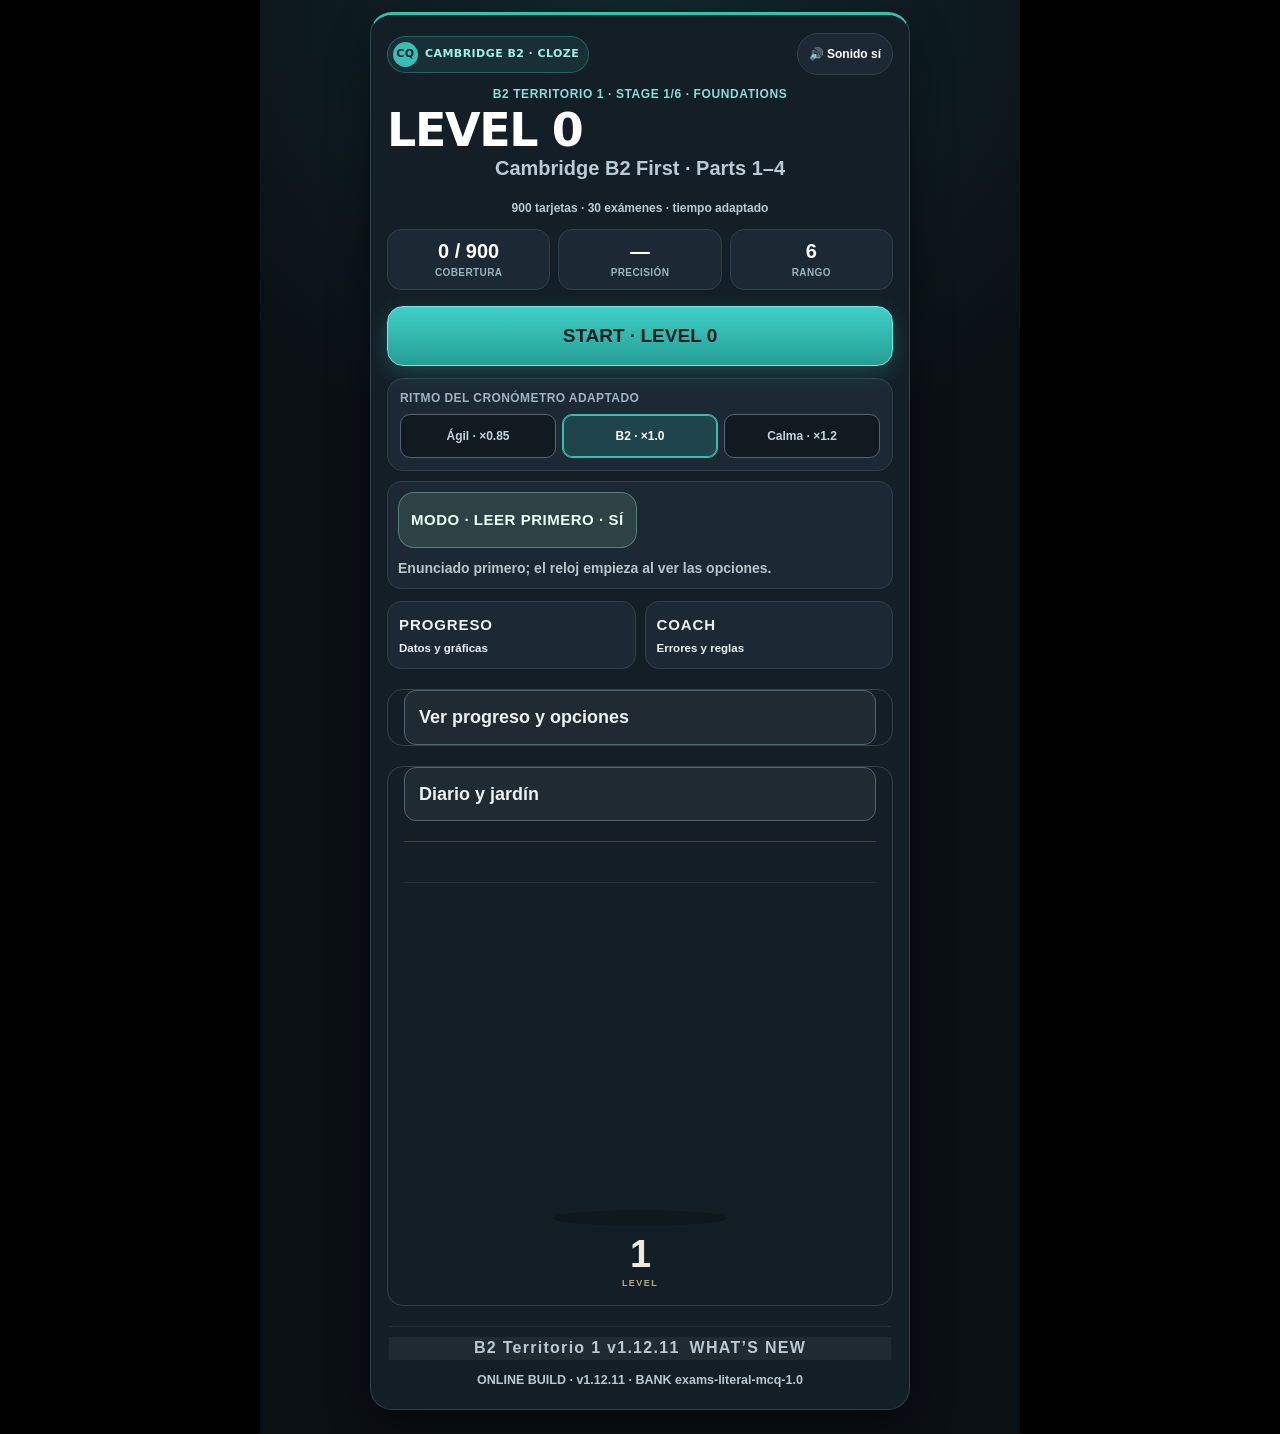
==== commit cab3be5b: "Prevent new study sessions on unverified zero progress" ====
--- a/index.html
+++ b/index.html
@@ -3,7 +3,7 @@
 <head>
 <script src="./learning-feedback.js?v=arcade-20261028"></script>
 <script src="./progress-storage.js?v=20261003"></script>
-<script src="/adrian-core/components/adrian-sync.js?v=1.0.10-safe-recovery"></script>
+<script src="/adrian-core/components/adrian-sync.js?v=1.0.11-verified-baseline"></script>
 <meta charset="utf-8">
 <meta name="viewport" content="width=device-width,initial-scale=1,viewport-fit=cover">
 <meta name="theme-color" content="#10191d">
@@ -797,11 +797,11 @@
 <script src="./progress-idb.js?v=2-durable"></script>
 <script src="./quiz-ergonomics.js?v=arcade-20261031-feedback1"></script>
 <script src="./cloze-timing.js?v=1.12.2"></script>
-<script src="./app.js?v=1.12.10"></script>
+<script src="./app.js?v=1.12.11"></script>
 <script src="./cloze-mobile-space.js?v=1.12.6"></script>
 <script>
 if('serviceWorker' in navigator && location.protocol.startsWith('http')){
-  navigator.serviceWorker.register('./service-worker.js?v=1.12.10',{updateViaCache:'none'}).then(r=>r.update()).catch(()=>{});
+  navigator.serviceWorker.register('./service-worker.js?v=1.12.11',{updateViaCache:'none'}).then(r=>r.update()).catch(()=>{});
 }
 </script>
 <script src="./performance-adapter.js?v=1.1.0"></script><script src="/adrian-core/components/hub-quiz-ux.js?v=20261011-2"></script>
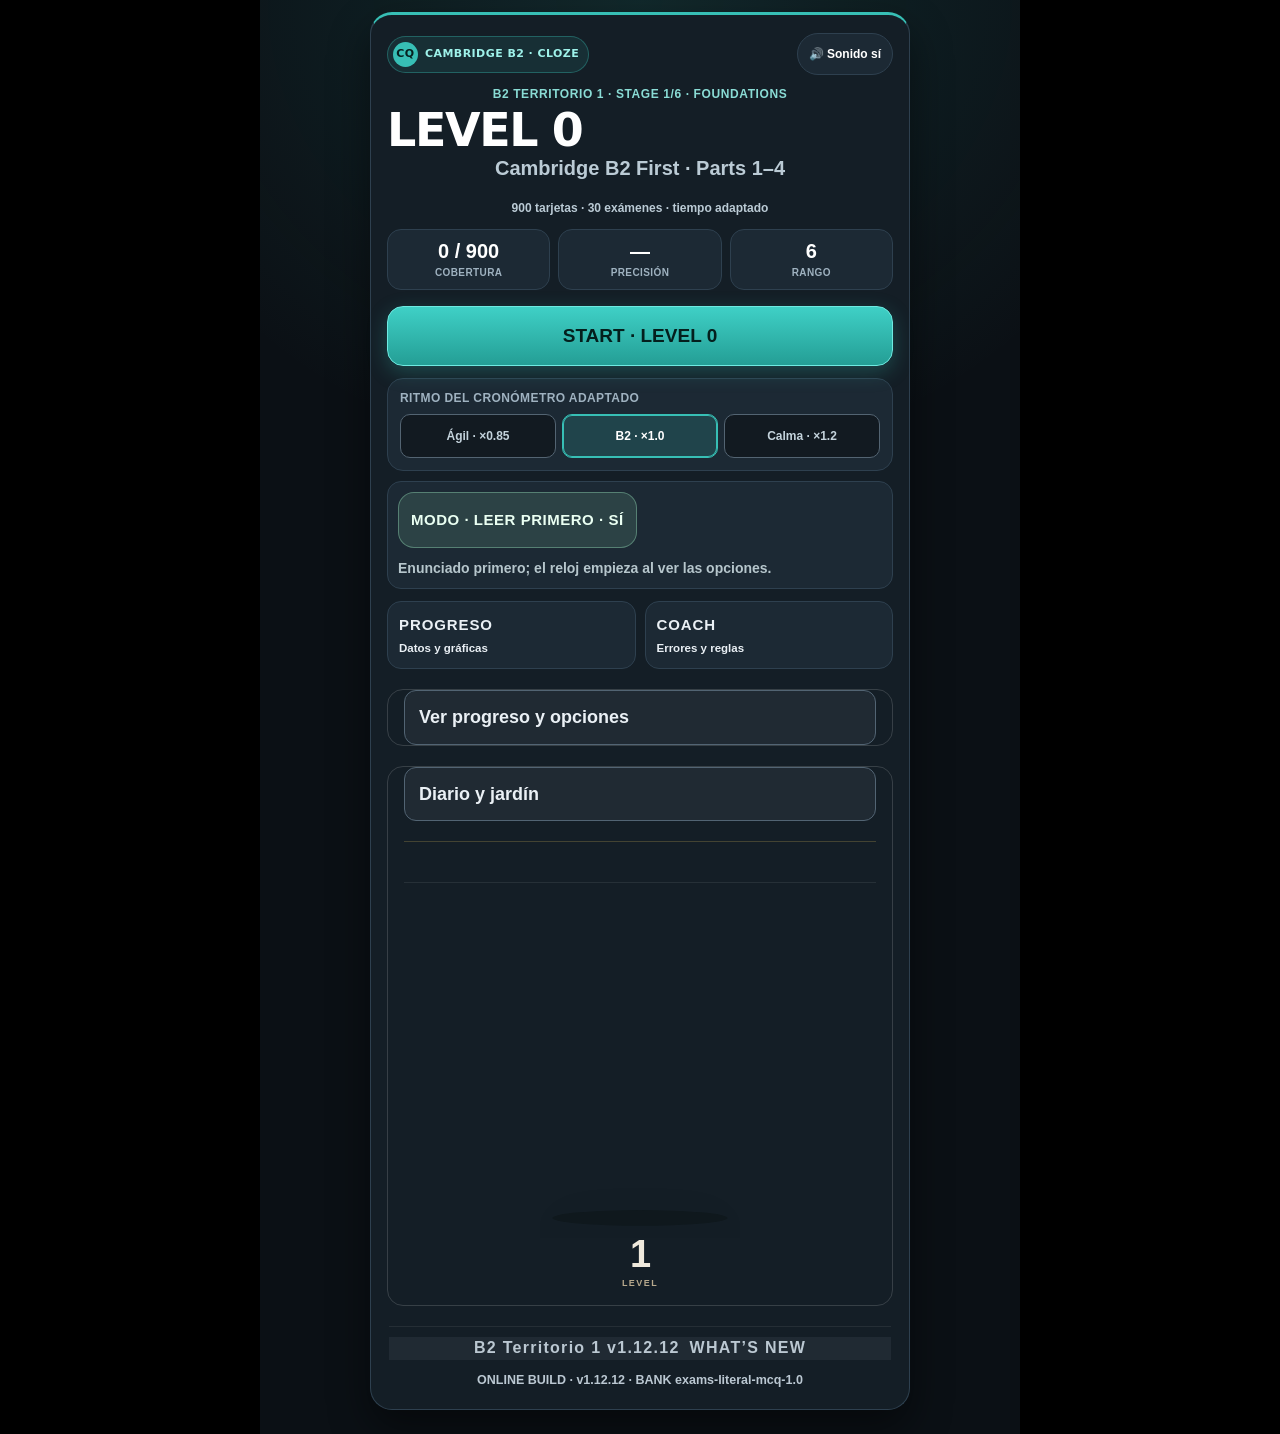
==== commit 04fa6ff3: "fix(release): ship quiet Sync 1.0.16 with verified PWA fingerprints" ====
--- a/index.html
+++ b/index.html
@@ -3,7 +3,7 @@
 <head>
 <script src="./learning-feedback.js?v=arcade-20261028"></script>
 <script src="./progress-storage.js?v=20261003"></script>
-<script src="/adrian-core/components/adrian-sync.js?v=1.0.11-verified-baseline"></script>
+<script src="/adrian-core/components/adrian-sync.js?v=1.0.16-no-game-overlay"></script>
 <meta charset="utf-8">
 <meta name="viewport" content="width=device-width,initial-scale=1,viewport-fit=cover">
 <meta name="theme-color" content="#10191d">
@@ -797,11 +797,11 @@
 <script src="./progress-idb.js?v=2-durable"></script>
 <script src="./quiz-ergonomics.js?v=arcade-20261031-feedback1"></script>
 <script src="./cloze-timing.js?v=1.12.2"></script>
-<script src="./app.js?v=1.12.11"></script>
+<script src="./app.js?v=1.12.12"></script>
 <script src="./cloze-mobile-space.js?v=1.12.6"></script>
 <script>
 if('serviceWorker' in navigator && location.protocol.startsWith('http')){
-  navigator.serviceWorker.register('./service-worker.js?v=1.12.11',{updateViaCache:'none'}).then(r=>r.update()).catch(()=>{});
+  navigator.serviceWorker.register('./service-worker.js?v=1.12.12',{updateViaCache:'none'}).then(r=>r.update()).catch(()=>{});
 }
 </script>
 <script src="./performance-adapter.js?v=1.1.0"></script><script src="/adrian-core/components/hub-quiz-ux.js?v=20261011-2"></script>
